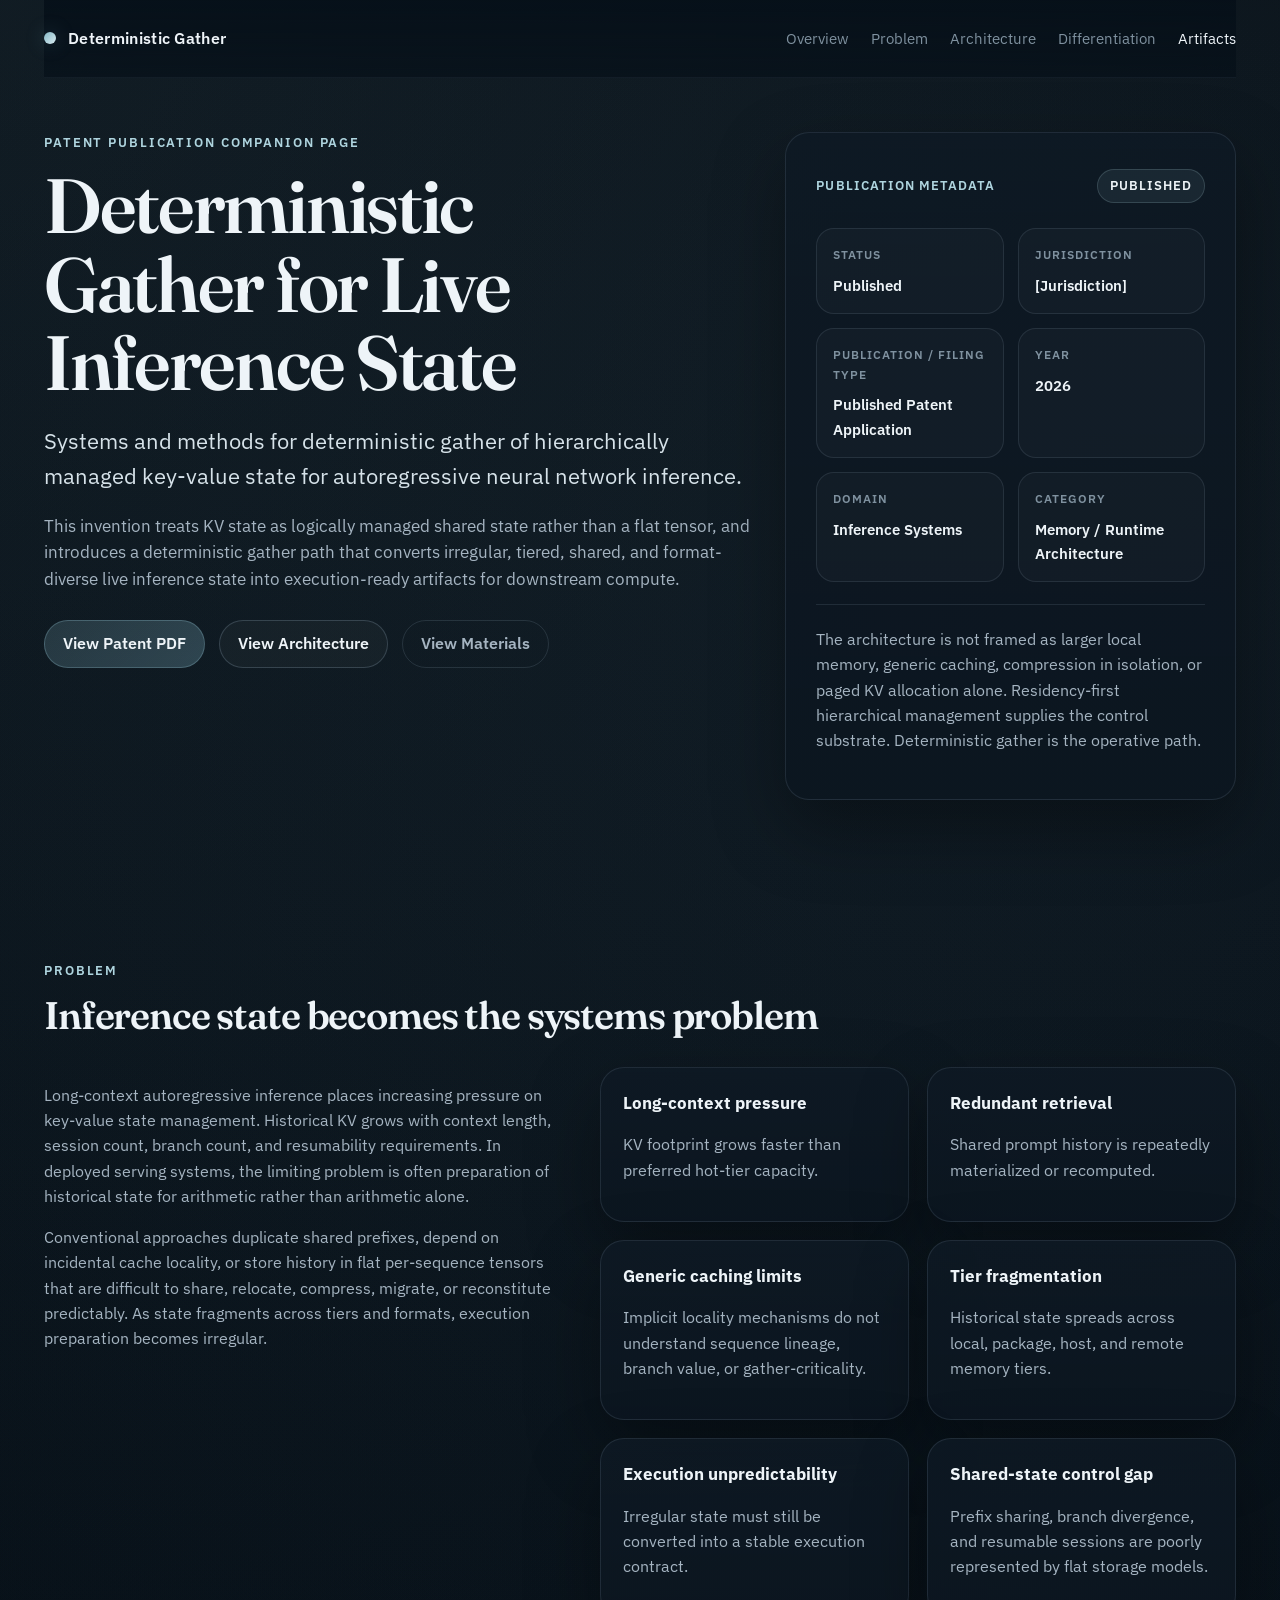
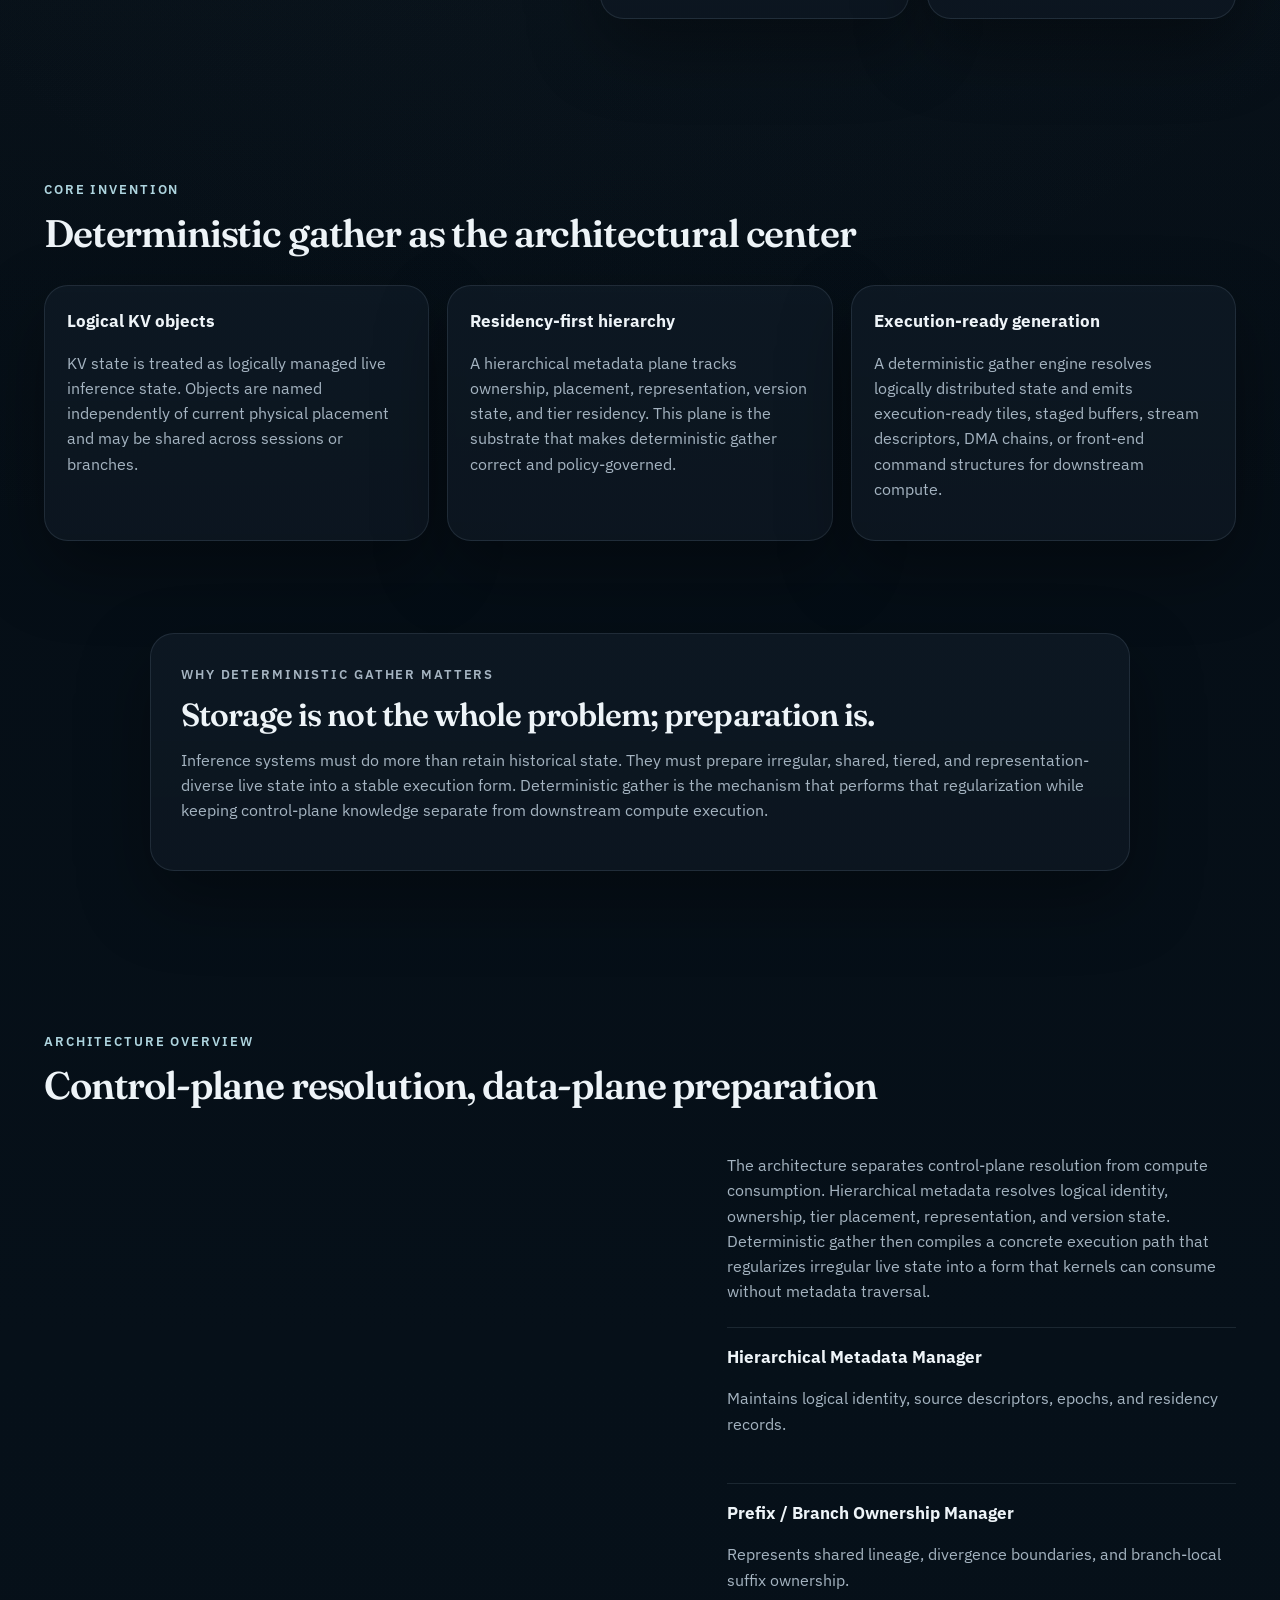
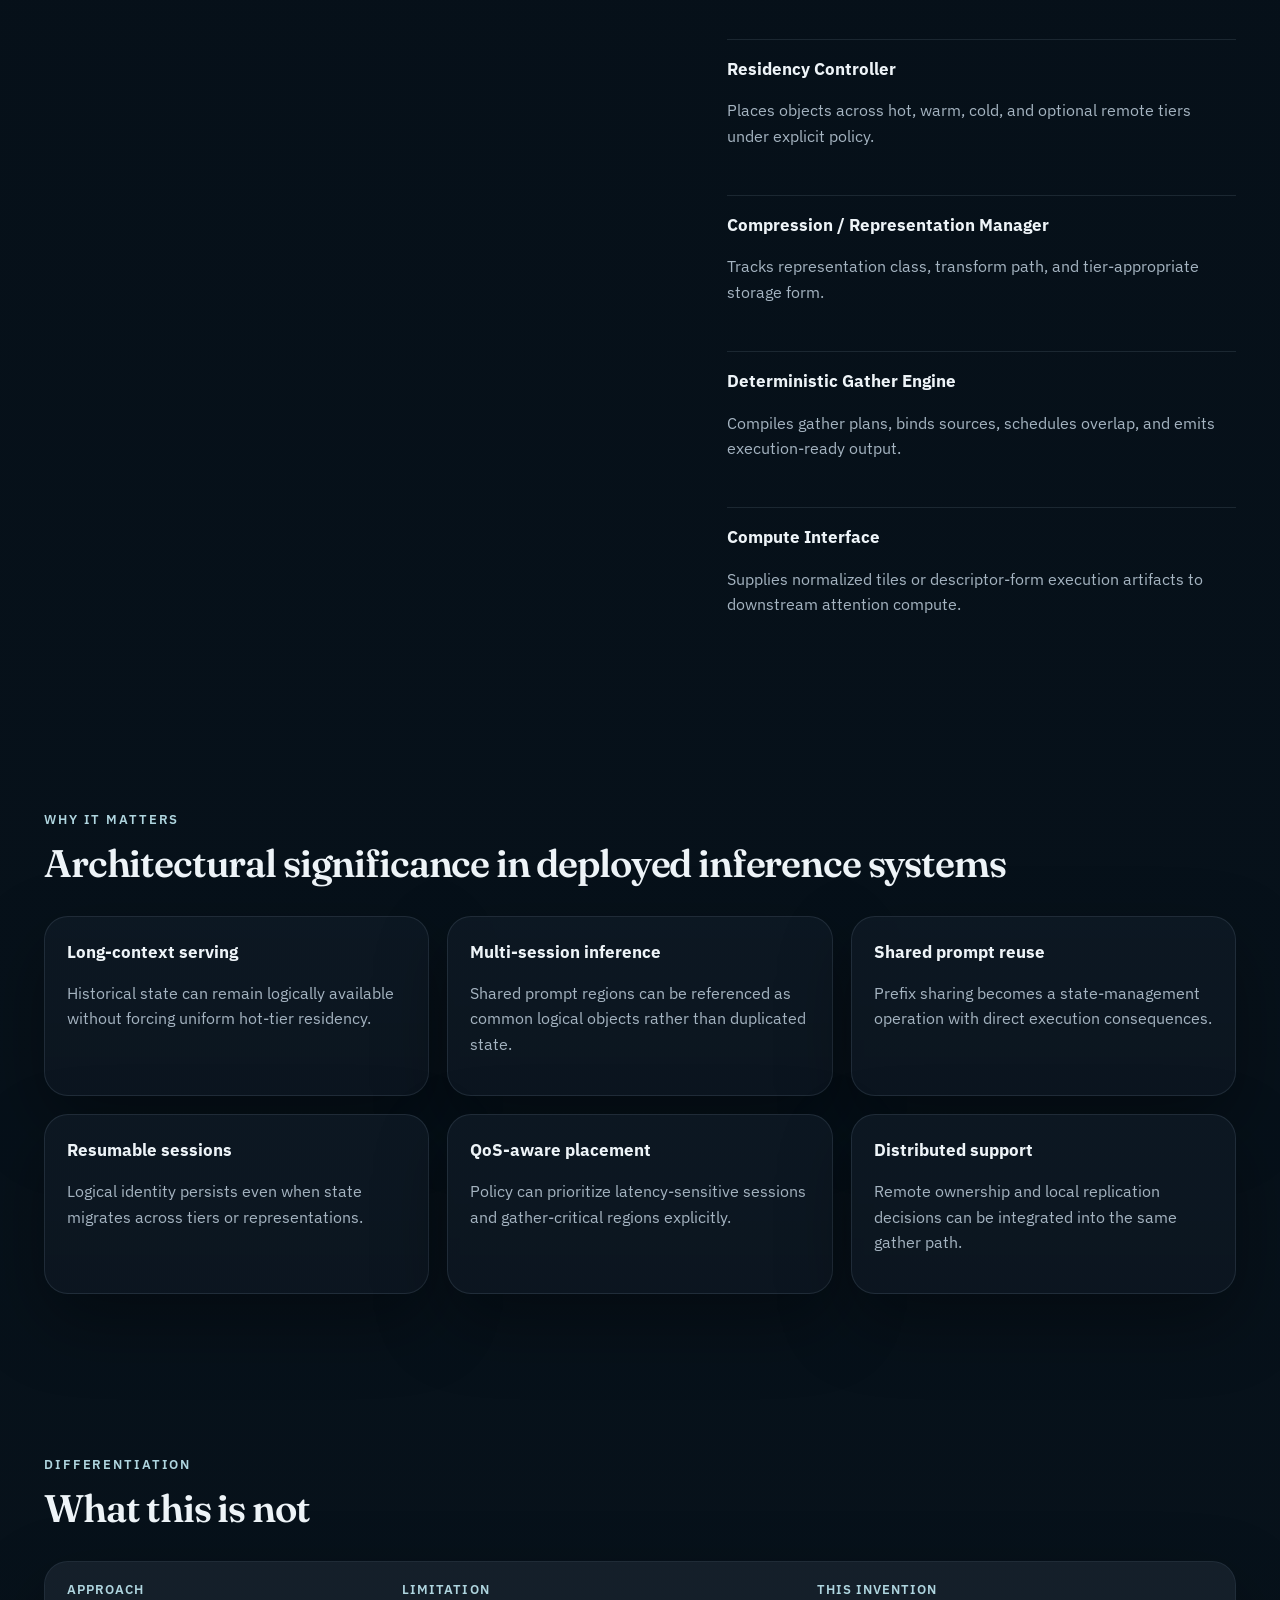
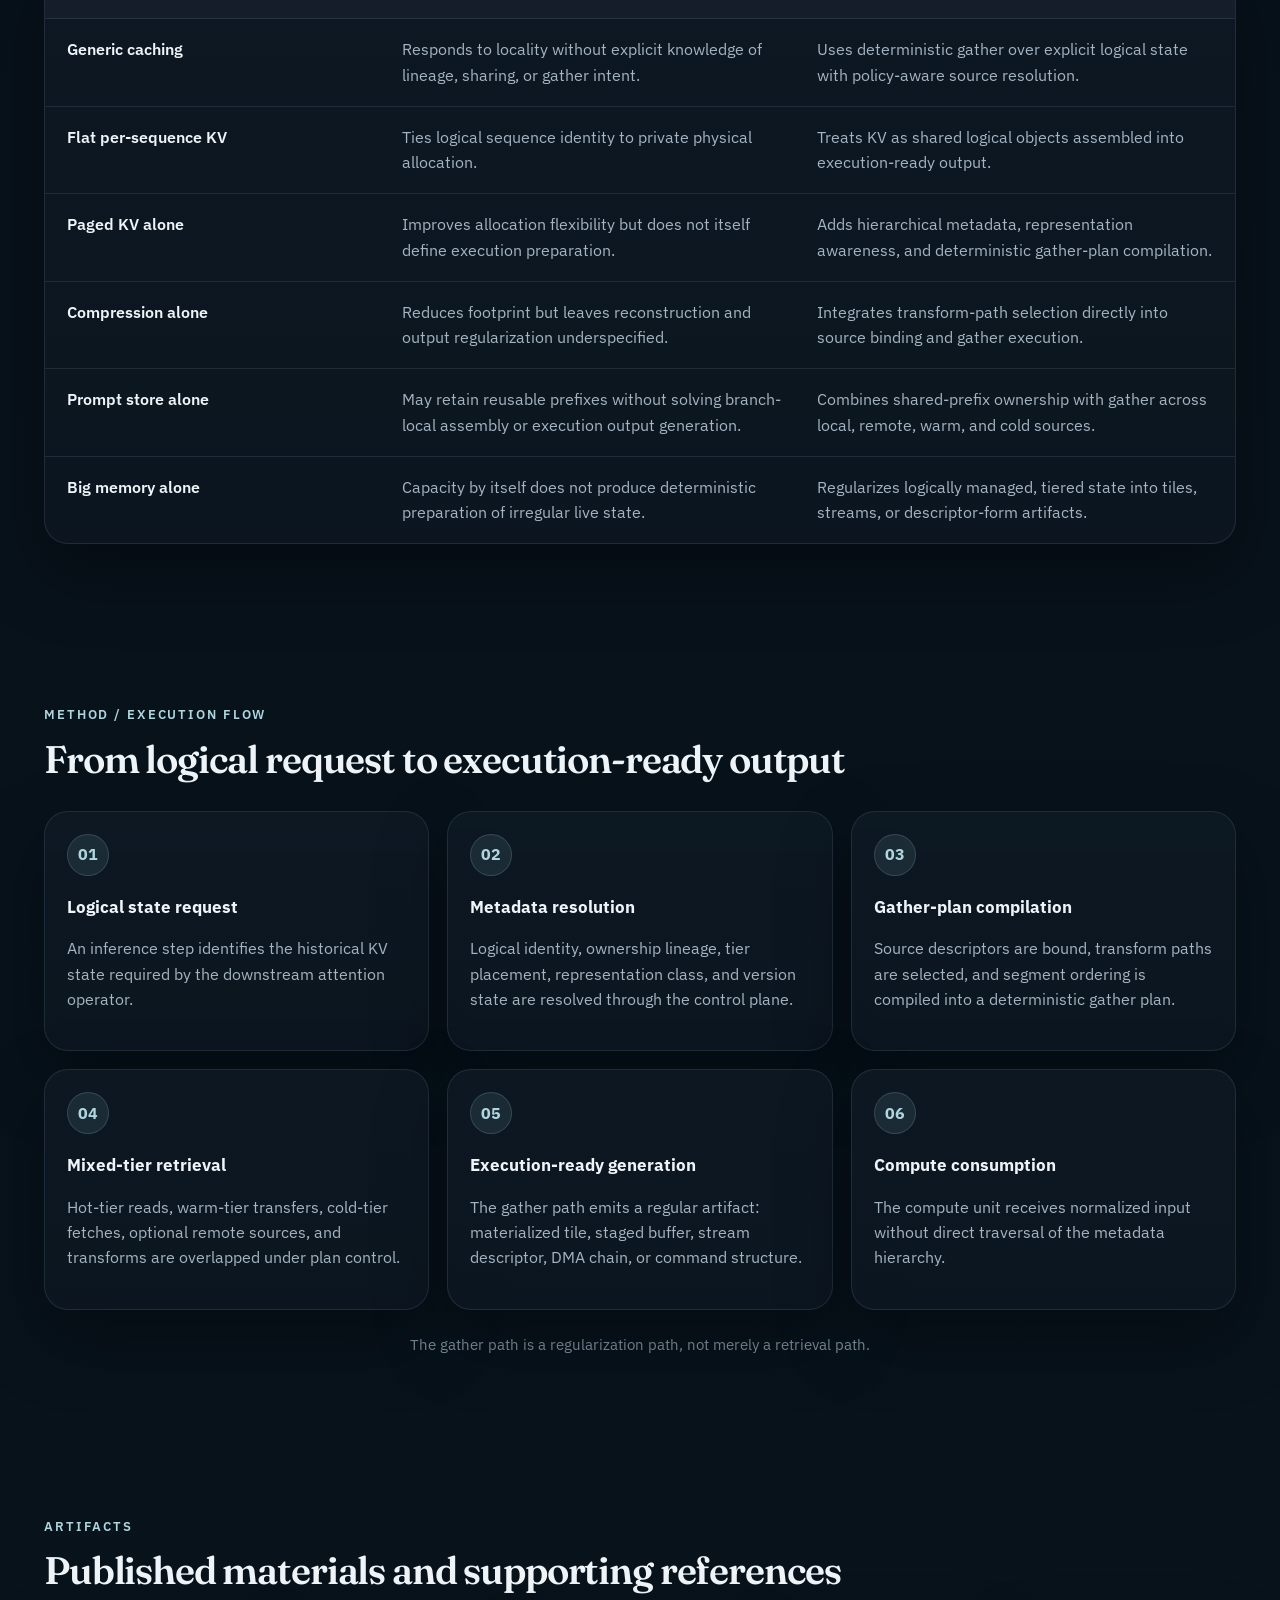
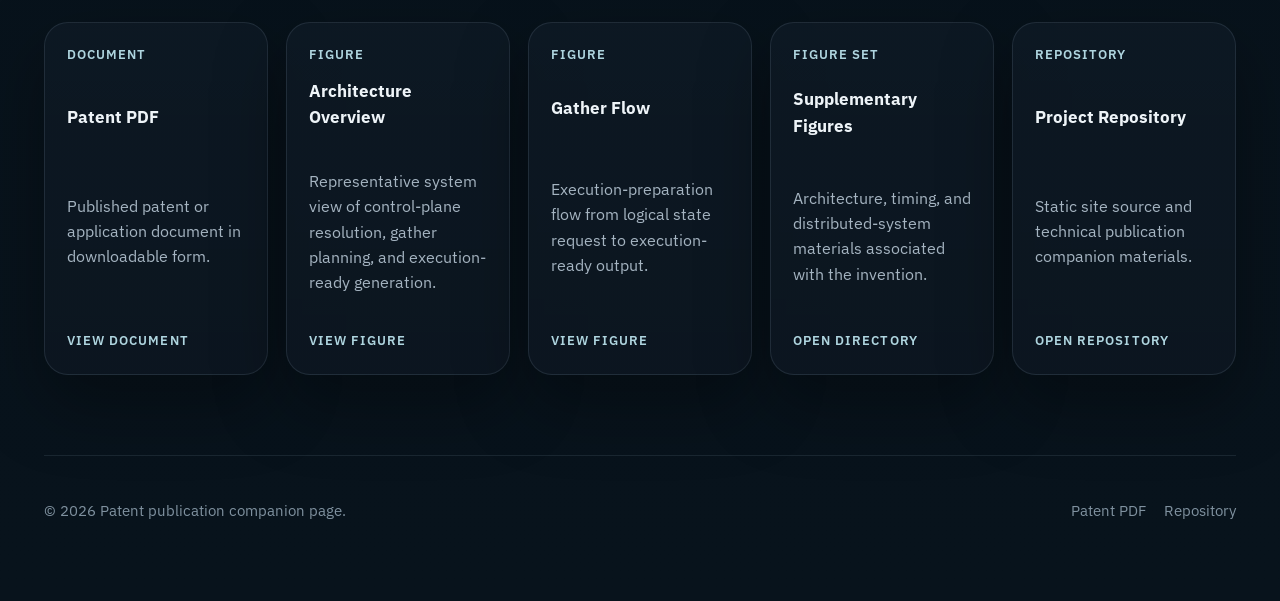
==== index.html @ ba963f6f "Fix nav artifact and uncrop architecture diagram" ====
<!DOCTYPE html>
<html lang="en">
<head>
  <meta charset="UTF-8">
  <meta name="viewport" content="width=device-width, initial-scale=1.0">
  <title>Deterministic Gather of Hierarchically Managed Key-Value State</title>
  <meta name="description" content="A publication-grade patent companion page for deterministic gather over logically managed live inference state.">
  <meta name="robots" content="index, follow">
  <link rel="canonical" href="https://manishklach.github.io/deterministic-gather-patent-site/">
  <meta property="og:type" content="website">
  <meta property="og:title" content="Deterministic Gather of Hierarchically Managed Key-Value State">
  <meta property="og:description" content="A technically grounded publication companion page for a systems architecture patent centered on deterministic gather over live inference state.">
  <meta property="og:url" content="https://manishklach.github.io/deterministic-gather-patent-site/">
  <meta property="og:image" content="https://manishklach.github.io/deterministic-gather-patent-site/assets/architecture-overview.svg">
  <meta name="twitter:card" content="summary_large_image">
  <meta name="twitter:title" content="Deterministic Gather of Hierarchically Managed Key-Value State">
  <meta name="twitter:description" content="A publication-grade patent companion page for deterministic gather over logically managed live inference state.">
  <meta name="twitter:image" content="https://manishklach.github.io/deterministic-gather-patent-site/assets/architecture-overview.svg">
  <link rel="icon" type="image/svg+xml" href="./assets/favicon.svg">
  <link rel="preconnect" href="https://fonts.googleapis.com">
  <link rel="preconnect" href="https://fonts.gstatic.com" crossorigin>
  <link href="https://fonts.googleapis.com/css2?family=IBM+Plex+Sans:wght@400;500;600;700&family=Fraunces:opsz,wght@9..144,500;9..144,600&display=swap" rel="stylesheet">
  <link rel="stylesheet" href="./styles.css">
</head>
<body>
  <div class="site-shell">
    <header class="topbar" id="top">
      <a class="brand" href="#overview" aria-label="Patent page home">
        <span class="brand-mark"></span>
        <span class="brand-text">Deterministic Gather</span>
      </a>

      <nav class="nav" aria-label="Primary">
        <a href="#overview">Overview</a>
        <a href="#problem">Problem</a>
        <a href="#architecture">Architecture</a>
        <a href="#differentiation">Differentiation</a>
        <a href="#artifacts">Artifacts</a>
      </nav>
    </header>

    <main>
      <section class="hero section" id="overview">
        <div class="hero-grid">
          <div class="hero-copy">
            <p class="eyebrow">Patent Publication Companion Page</p>
            <h1>Deterministic Gather for Live Inference State</h1>
            <p class="hero-subtitle">
              Systems and methods for deterministic gather of hierarchically managed key-value state for autoregressive neural network inference.
            </p>
            <p class="hero-thesis">
              This invention treats KV state as logically managed shared state rather than a flat tensor, and introduces a deterministic gather path that converts irregular, tiered, shared, and format-diverse live inference state into execution-ready artifacts for downstream compute.
            </p>

            <div class="hero-actions">
              <a class="button button-primary" href="./assets/patent.pdf" target="_blank" rel="noopener">View Patent PDF</a>
              <a class="button button-secondary" href="#architecture">View Architecture</a>
              <a class="button button-tertiary" href="#artifacts">View Materials</a>
            </div>
          </div>

          <aside class="hero-panel card">
            <div class="hero-panel-head">
              <p class="panel-kicker">Publication Metadata</p>
              <span class="status-pill">Published</span>
            </div>
            <div class="metadata-grid" aria-label="Publication metadata">
              <div class="metadata-item">
                <span>Status</span>
                <strong>Published</strong>
              </div>
              <div class="metadata-item">
                <span>Jurisdiction</span>
                <strong>[Jurisdiction]</strong>
              </div>
              <div class="metadata-item">
                <span>Publication / Filing Type</span>
                <strong>Published Patent Application</strong>
              </div>
              <div class="metadata-item">
                <span>Year</span>
                <strong>2026</strong>
              </div>
              <div class="metadata-item">
                <span>Domain</span>
                <strong>Inference Systems</strong>
              </div>
              <div class="metadata-item">
                <span>Category</span>
                <strong>Memory / Runtime Architecture</strong>
              </div>
            </div>
            <div class="panel-divider"></div>
            <p class="hero-panel-copy">
              The architecture is not framed as larger local memory, generic caching, compression in isolation, or paged KV allocation alone. Residency-first hierarchical management supplies the control substrate. Deterministic gather is the operative path.
            </p>
          </aside>
        </div>
      </section>

      <section class="section" id="problem">
        <div class="section-heading">
          <p class="eyebrow">Problem</p>
          <h2>Inference state becomes the systems problem</h2>
        </div>

        <div class="two-column">
          <div class="section-copy">
            <p>
              Long-context autoregressive inference places increasing pressure on key-value state management. Historical KV grows with context length, session count, branch count, and resumability requirements. In deployed serving systems, the limiting problem is often preparation of historical state for arithmetic rather than arithmetic alone.
            </p>
            <p>
              Conventional approaches duplicate shared prefixes, depend on incidental cache locality, or store history in flat per-sequence tensors that are difficult to share, relocate, compress, migrate, or reconstitute predictably. As state fragments across tiers and formats, execution preparation becomes irregular.
            </p>
          </div>

          <div class="problem-grid">
            <article class="card compact-card">
              <h3>Long-context pressure</h3>
              <p>KV footprint grows faster than preferred hot-tier capacity.</p>
            </article>
            <article class="card compact-card">
              <h3>Redundant retrieval</h3>
              <p>Shared prompt history is repeatedly materialized or recomputed.</p>
            </article>
            <article class="card compact-card">
              <h3>Generic caching limits</h3>
              <p>Implicit locality mechanisms do not understand sequence lineage, branch value, or gather-criticality.</p>
            </article>
            <article class="card compact-card">
              <h3>Tier fragmentation</h3>
              <p>Historical state spreads across local, package, host, and remote memory tiers.</p>
            </article>
            <article class="card compact-card">
              <h3>Execution unpredictability</h3>
              <p>Irregular state must still be converted into a stable execution contract.</p>
            </article>
            <article class="card compact-card">
              <h3>Shared-state control gap</h3>
              <p>Prefix sharing, branch divergence, and resumable sessions are poorly represented by flat storage models.</p>
            </article>
          </div>
        </div>
      </section>

      <section class="section" id="core-invention">
        <div class="section-heading">
          <p class="eyebrow">Core Invention</p>
          <h2>Deterministic gather as the architectural center</h2>
        </div>

        <div class="triple-grid">
          <article class="card feature-card">
            <h3>Logical KV objects</h3>
            <p>KV state is treated as logically managed live inference state. Objects are named independently of current physical placement and may be shared across sessions or branches.</p>
          </article>
          <article class="card feature-card">
            <h3>Residency-first hierarchy</h3>
            <p>A hierarchical metadata plane tracks ownership, placement, representation, version state, and tier residency. This plane is the substrate that makes deterministic gather correct and policy-governed.</p>
          </article>
          <article class="card feature-card">
            <h3>Execution-ready generation</h3>
            <p>A deterministic gather engine resolves logically distributed state and emits execution-ready tiles, staged buffers, stream descriptors, DMA chains, or front-end command structures for downstream compute.</p>
          </article>
        </div>
      </section>

      <section class="section bridge-section" id="bridge">
        <div class="bridge-card card">
          <p class="eyebrow">Why Deterministic Gather Matters</p>
          <h2>Storage is not the whole problem; preparation is.</h2>
          <p>
            Inference systems must do more than retain historical state. They must prepare irregular, shared, tiered, and representation-diverse live state into a stable execution form. Deterministic gather is the mechanism that performs that regularization while keeping control-plane knowledge separate from downstream compute execution.
          </p>
        </div>
      </section>

      <section class="section architecture-section" id="architecture">
        <div class="section-heading">
          <p class="eyebrow">Architecture Overview</p>
          <h2>Control-plane resolution, data-plane preparation</h2>
        </div>

        <div class="architecture-layout">
          <figure class="diagram-frame card">
            <div class="figure-stage">
              <img src="./assets/architecture-overview.svg" alt="Architecture overview diagram for deterministic gather and hierarchical KV management">
            </div>
            <figcaption class="figure-caption">
              Representative architecture view of control-plane resolution, gather-plan compilation, and execution-ready output generation.
            </figcaption>
            <div class="figure-meta" aria-label="Figure metadata">
              <div><span>Figure</span><strong>Architecture Overview</strong></div>
              <div><span>Scope</span><strong>Control plane / data plane</strong></div>
              <div><span>Focus</span><strong>Deterministic gather path</strong></div>
            </div>
          </figure>

          <div class="architecture-copy">
            <p>
              The architecture separates control-plane resolution from compute consumption. Hierarchical metadata resolves logical identity, ownership, tier placement, representation, and version state. Deterministic gather then compiles a concrete execution path that regularizes irregular live state into a form that kernels can consume without metadata traversal.
            </p>

            <div class="subsystem-list">
              <article class="subsystem-item">
                <h3>Hierarchical Metadata Manager</h3>
                <p>Maintains logical identity, source descriptors, epochs, and residency records.</p>
              </article>
              <article class="subsystem-item">
                <h3>Prefix / Branch Ownership Manager</h3>
                <p>Represents shared lineage, divergence boundaries, and branch-local suffix ownership.</p>
              </article>
              <article class="subsystem-item">
                <h3>Residency Controller</h3>
                <p>Places objects across hot, warm, cold, and optional remote tiers under explicit policy.</p>
              </article>
              <article class="subsystem-item">
                <h3>Compression / Representation Manager</h3>
                <p>Tracks representation class, transform path, and tier-appropriate storage form.</p>
              </article>
              <article class="subsystem-item">
                <h3>Deterministic Gather Engine</h3>
                <p>Compiles gather plans, binds sources, schedules overlap, and emits execution-ready output.</p>
              </article>
              <article class="subsystem-item">
                <h3>Compute Interface</h3>
                <p>Supplies normalized tiles or descriptor-form execution artifacts to downstream attention compute.</p>
              </article>
            </div>
          </div>
        </div>
      </section>

      <section class="section" id="why-it-matters">
        <div class="section-heading">
          <p class="eyebrow">Why It Matters</p>
          <h2>Architectural significance in deployed inference systems</h2>
        </div>

        <div class="card-grid six-up">
          <article class="card technical-card">
            <h3>Long-context serving</h3>
            <p>Historical state can remain logically available without forcing uniform hot-tier residency.</p>
          </article>
          <article class="card technical-card">
            <h3>Multi-session inference</h3>
            <p>Shared prompt regions can be referenced as common logical objects rather than duplicated state.</p>
          </article>
          <article class="card technical-card">
            <h3>Shared prompt reuse</h3>
            <p>Prefix sharing becomes a state-management operation with direct execution consequences.</p>
          </article>
          <article class="card technical-card">
            <h3>Resumable sessions</h3>
            <p>Logical identity persists even when state migrates across tiers or representations.</p>
          </article>
          <article class="card technical-card">
            <h3>QoS-aware placement</h3>
            <p>Policy can prioritize latency-sensitive sessions and gather-critical regions explicitly.</p>
          </article>
          <article class="card technical-card">
            <h3>Distributed support</h3>
            <p>Remote ownership and local replication decisions can be integrated into the same gather path.</p>
          </article>
        </div>
      </section>

      <section class="section" id="differentiation">
        <div class="section-heading">
          <p class="eyebrow">Differentiation</p>
          <h2>What this is not</h2>
        </div>

        <div class="comparison-table card">
          <div class="comparison-head">
            <div>Approach</div>
            <div>Limitation</div>
            <div>This invention</div>
          </div>
          <div class="comparison-row">
            <div class="comparison-label">Generic caching</div>
            <div>Responds to locality without explicit knowledge of lineage, sharing, or gather intent.</div>
            <div>Uses deterministic gather over explicit logical state with policy-aware source resolution.</div>
          </div>
          <div class="comparison-row">
            <div class="comparison-label">Flat per-sequence KV</div>
            <div>Ties logical sequence identity to private physical allocation.</div>
            <div>Treats KV as shared logical objects assembled into execution-ready output.</div>
          </div>
          <div class="comparison-row">
            <div class="comparison-label">Paged KV alone</div>
            <div>Improves allocation flexibility but does not itself define execution preparation.</div>
            <div>Adds hierarchical metadata, representation awareness, and deterministic gather-plan compilation.</div>
          </div>
          <div class="comparison-row">
            <div class="comparison-label">Compression alone</div>
            <div>Reduces footprint but leaves reconstruction and output regularization underspecified.</div>
            <div>Integrates transform-path selection directly into source binding and gather execution.</div>
          </div>
          <div class="comparison-row">
            <div class="comparison-label">Prompt store alone</div>
            <div>May retain reusable prefixes without solving branch-local assembly or execution output generation.</div>
            <div>Combines shared-prefix ownership with gather across local, remote, warm, and cold sources.</div>
          </div>
          <div class="comparison-row">
            <div class="comparison-label">Big memory alone</div>
            <div>Capacity by itself does not produce deterministic preparation of irregular live state.</div>
            <div>Regularizes logically managed, tiered state into tiles, streams, or descriptor-form artifacts.</div>
          </div>
        </div>
      </section>

      <section class="section" id="method">
        <div class="section-heading">
          <p class="eyebrow">Method / Execution Flow</p>
          <h2>From logical request to execution-ready output</h2>
        </div>

        <div class="timeline">
          <article class="timeline-step card">
            <span class="timeline-index">01</span>
            <h3>Logical state request</h3>
            <p>An inference step identifies the historical KV state required by the downstream attention operator.</p>
          </article>
          <article class="timeline-step card">
            <span class="timeline-index">02</span>
            <h3>Metadata resolution</h3>
            <p>Logical identity, ownership lineage, tier placement, representation class, and version state are resolved through the control plane.</p>
          </article>
          <article class="timeline-step card">
            <span class="timeline-index">03</span>
            <h3>Gather-plan compilation</h3>
            <p>Source descriptors are bound, transform paths are selected, and segment ordering is compiled into a deterministic gather plan.</p>
          </article>
          <article class="timeline-step card">
            <span class="timeline-index">04</span>
            <h3>Mixed-tier retrieval</h3>
            <p>Hot-tier reads, warm-tier transfers, cold-tier fetches, optional remote sources, and transforms are overlapped under plan control.</p>
          </article>
          <article class="timeline-step card">
            <span class="timeline-index">05</span>
            <h3>Execution-ready generation</h3>
            <p>The gather path emits a regular artifact: materialized tile, staged buffer, stream descriptor, DMA chain, or command structure.</p>
          </article>
          <article class="timeline-step card">
            <span class="timeline-index">06</span>
            <h3>Compute consumption</h3>
            <p>The compute unit receives normalized input without direct traversal of the metadata hierarchy.</p>
          </article>
        </div>

        <p class="flow-caption">The gather path is a regularization path, not merely a retrieval path.</p>
      </section>

      <section class="section" id="artifacts">
        <div class="section-heading">
          <p class="eyebrow">Artifacts</p>
          <h2>Published materials and supporting references</h2>
        </div>

        <div class="artifact-grid">
          <a class="card artifact-card" href="./assets/patent.pdf" target="_blank" rel="noopener">
            <span class="artifact-type">Document</span>
            <h3>Patent PDF</h3>
            <p>Published patent or application document in downloadable form.</p>
            <span class="artifact-action">View document</span>
          </a>
          <a class="card artifact-card" href="./assets/architecture-overview.svg" target="_blank" rel="noopener">
            <span class="artifact-type">Figure</span>
            <h3>Architecture Overview</h3>
            <p>Representative system view of control-plane resolution, gather planning, and execution-ready generation.</p>
            <span class="artifact-action">View figure</span>
          </a>
          <a class="card artifact-card" href="./assets/gather-flow.svg" target="_blank" rel="noopener">
            <span class="artifact-type">Figure</span>
            <h3>Gather Flow</h3>
            <p>Execution-preparation flow from logical state request to execution-ready output.</p>
            <span class="artifact-action">View figure</span>
          </a>
          <a class="card artifact-card" href="./assets/figures/index.html" target="_blank" rel="noopener">
            <span class="artifact-type">Figure Set</span>
            <h3>Supplementary Figures</h3>
            <p>Architecture, timing, and distributed-system materials associated with the invention.</p>
            <span class="artifact-action">Open directory</span>
          </a>
          <a class="card artifact-card" href="https://github.com/manishklach/deterministic-gather-patent-site" target="_blank" rel="noopener">
            <span class="artifact-type">Repository</span>
            <h3>Project Repository</h3>
            <p>Static site source and technical publication companion materials.</p>
            <span class="artifact-action">Open repository</span>
          </a>
        </div>
      </section>
    </main>

    <footer class="footer">
      <p>&copy; <span id="year">2026</span> Patent publication companion page.</p>
      <div class="footer-links">
        <a href="./assets/patent.pdf" target="_blank" rel="noopener">Patent PDF</a>
        <a href="https://github.com/manishklach/deterministic-gather-patent-site" target="_blank" rel="noopener">Repository</a>
      </div>
    </footer>
  </div>

  <script src="./script.js"></script>
</body>
</html>
---- styles.css ----
:root {
  --bg: #061019;
  --bg-elevated: rgba(12, 20, 29, 0.82);
  --bg-panel: rgba(14, 25, 36, 0.88);
  --bg-panel-strong: rgba(19, 33, 47, 0.96);
  --text: #eef4f8;
  --text-muted: #a5b4c1;
  --text-soft: #7f919f;
  --line: rgba(155, 179, 197, 0.14);
  --line-strong: rgba(155, 179, 197, 0.24);
  --accent: #85b8c5;
  --accent-strong: #afd5df;
  --accent-wash: rgba(133, 184, 197, 0.12);
  --shadow: 0 28px 70px rgba(0, 0, 0, 0.34);
  --radius: 24px;
  --radius-sm: 18px;
  --max-width: 1240px;
  --nav-height: 78px;
}

*,
*::before,
*::after {
  box-sizing: border-box;
}

html {
  scroll-behavior: smooth;
}

body {
  margin: 0;
  min-width: 320px;
  color: var(--text);
  background:
    radial-gradient(circle at top left, rgba(74, 108, 122, 0.16), transparent 30%),
    radial-gradient(circle at 84% 8%, rgba(69, 99, 120, 0.12), transparent 24%),
    linear-gradient(180deg, #040a10 0%, #061019 42%, #08131c 100%);
  font-family: "IBM Plex Sans", system-ui, -apple-system, BlinkMacSystemFont, "Segoe UI", sans-serif;
  line-height: 1.58;
}

img {
  display: block;
  max-width: 100%;
}

a {
  color: inherit;
  text-decoration: none;
}

.site-shell {
  width: min(100%, var(--max-width));
  margin: 0 auto;
  padding: 0 24px 52px;
}

.topbar {
  position: sticky;
  top: 0;
  z-index: 40;
  display: flex;
  align-items: center;
  justify-content: space-between;
  min-height: var(--nav-height);
  padding: 14px 0;
  backdrop-filter: blur(18px);
  background: linear-gradient(180deg, rgba(6, 16, 25, 0.92), rgba(6, 16, 25, 0.68));
  border-bottom: 1px solid rgba(155, 179, 197, 0.08);
}

.brand {
  display: inline-flex;
  align-items: center;
  gap: 12px;
  font-weight: 600;
  letter-spacing: 0.02em;
}

.brand-mark {
  width: 12px;
  height: 12px;
  border-radius: 999px;
  background: linear-gradient(135deg, var(--accent), #d9ebf1);
  box-shadow: 0 0 20px rgba(133, 184, 197, 0.28);
}

.brand-text {
  color: var(--text);
}

.nav {
  display: flex;
  align-items: center;
  gap: 22px;
}

.nav a {
  color: var(--text-soft);
  font-size: 0.96rem;
  transition: color 180ms ease;
}

.nav a:hover,
.nav a.active {
  color: var(--text);
}

.section {
  padding: 80px 0;
}

.hero {
  padding-top: 54px;
}

.hero-grid,
.two-column,
.architecture-layout {
  display: grid;
  gap: 30px;
}

.hero-grid {
  grid-template-columns: minmax(0, 1.5fr) minmax(340px, 0.95fr);
  align-items: start;
}

.hero-copy h1,
.section-heading h2,
.bridge-card h2,
.contact-panel h2 {
  margin: 0;
  font-family: "Fraunces", Georgia, serif;
  font-weight: 600;
  letter-spacing: -0.03em;
  line-height: 1.02;
}

.hero-copy h1 {
  max-width: 12ch;
  font-size: clamp(3rem, 6vw, 5.7rem);
}

.hero-subtitle {
  margin: 22px 0 0;
  max-width: 880px;
  color: #d6e2e9;
  font-size: clamp(1.1rem, 1.7vw, 1.36rem);
}

.hero-thesis {
  max-width: 840px;
  margin: 20px 0 0;
  color: var(--text-muted);
  font-size: 1.04rem;
}

.eyebrow {
  margin: 0 0 14px;
  color: var(--accent-strong);
  font-size: 0.84rem;
  font-weight: 600;
  text-transform: uppercase;
  letter-spacing: 0.14em;
}

.section-heading {
  margin-bottom: 32px;
}

.section-heading h2 {
  font-size: clamp(2.1rem, 3vw, 3.1rem);
}

.card {
  background: linear-gradient(180deg, var(--bg-panel), rgba(12, 22, 32, 0.96));
  border: 1px solid var(--line);
  border-radius: var(--radius);
  box-shadow: var(--shadow);
}

.hero-panel,
.contact-panel,
.bridge-card {
  padding: 30px;
}

.hero-panel-head {
  display: flex;
  align-items: center;
  justify-content: space-between;
  gap: 16px;
}

.panel-kicker,
.status-pill,
.artifact-type,
.artifact-action {
  font-size: 0.82rem;
  font-weight: 600;
  letter-spacing: 0.08em;
  text-transform: uppercase;
}

.panel-kicker,
.artifact-type,
.artifact-action {
  color: var(--accent-strong);
}

.status-pill {
  display: inline-flex;
  align-items: center;
  justify-content: center;
  min-height: 34px;
  padding: 0 12px;
  border-radius: 999px;
  border: 1px solid rgba(175, 213, 223, 0.18);
  background: rgba(175, 213, 223, 0.08);
  color: var(--text);
}

.metadata-grid {
  display: grid;
  grid-template-columns: repeat(2, minmax(0, 1fr));
  gap: 14px;
  margin-top: 18px;
}

.metadata-item {
  padding: 16px;
  border-radius: 18px;
  background: rgba(255, 255, 255, 0.025);
  border: 1px solid var(--line);
}

.metadata-item span,
.figure-meta span,
.contact-card-item span {
  display: block;
  color: var(--text-soft);
  font-size: 0.78rem;
  font-weight: 600;
  text-transform: uppercase;
  letter-spacing: 0.08em;
}

.metadata-item strong,
.figure-meta strong,
.contact-card-item strong {
  display: block;
  margin-top: 8px;
  color: var(--text);
  font-size: 0.96rem;
  font-weight: 600;
}

.hero-panel-copy,
.section-copy p,
.architecture-copy p,
.bridge-card p,
.contact-copy p,
.compact-card p,
.feature-card p,
.technical-card p,
.artifact-card p,
.timeline-step p,
.subsystem-item p,
.comparison-row {
  color: var(--text-muted);
}

.panel-divider {
  height: 1px;
  margin: 22px 0;
  background: var(--line);
}

.hero-actions {
  display: flex;
  flex-wrap: wrap;
  gap: 14px;
  margin-top: 28px;
}

.button {
  display: inline-flex;
  align-items: center;
  justify-content: center;
  min-height: 48px;
  padding: 0 18px;
  border-radius: 999px;
  border: 1px solid transparent;
  font-weight: 600;
  transition: transform 180ms ease, border-color 180ms ease, background-color 180ms ease, color 180ms ease;
}

.button:hover {
  transform: translateY(-1px);
}

.button-primary {
  background: linear-gradient(135deg, rgba(142, 193, 208, 0.18), rgba(121, 171, 188, 0.3));
  border-color: rgba(159, 209, 223, 0.26);
  color: var(--text);
}

.button-secondary {
  background: rgba(255, 255, 255, 0.03);
  border-color: var(--line-strong);
  color: var(--text);
}

.button-tertiary {
  background: transparent;
  border-color: rgba(155, 179, 197, 0.16);
  color: var(--text-muted);
}

.two-column {
  grid-template-columns: minmax(0, 0.95fr) minmax(0, 1.15fr);
  align-items: start;
}

.problem-grid,
.triple-grid,
.card-grid,
.timeline,
.artifact-grid,
.contact-card-grid {
  display: grid;
  gap: 18px;
}

.problem-grid {
  grid-template-columns: repeat(2, minmax(0, 1fr));
}

.triple-grid {
  grid-template-columns: repeat(3, minmax(0, 1fr));
}

.compact-card,
.feature-card,
.technical-card,
.artifact-card,
.timeline-step {
  padding: 22px;
}

.compact-card h3,
.feature-card h3,
.technical-card h3,
.artifact-card h3,
.timeline-step h3,
.subsystem-item h3 {
  margin: 0 0 10px;
  font-size: 1.05rem;
}

.bridge-section {
  padding-top: 12px;
}

.bridge-card {
  max-width: 980px;
  margin: 0 auto;
  text-align: left;
}

.bridge-card h2 {
  font-size: clamp(1.8rem, 2.5vw, 2.4rem);
  margin-bottom: 14px;
}

.architecture-layout {
  grid-template-columns: minmax(0, 1.18fr) minmax(340px, 0.92fr);
  align-items: start;
}

.diagram-frame {
  padding: 18px;
}

.figure-stage {
  position: relative;
  overflow: hidden;
  border-radius: 18px;
  border: 1px solid var(--line);
  background:
    linear-gradient(180deg, rgba(29, 45, 58, 0.8), rgba(11, 20, 28, 0.96)),
    repeating-linear-gradient(90deg, rgba(175, 213, 223, 0.05) 0, rgba(175, 213, 223, 0.05) 1px, transparent 1px, transparent 62px),
    repeating-linear-gradient(0deg, rgba(175, 213, 223, 0.03) 0, rgba(175, 213, 223, 0.03) 1px, transparent 1px, transparent 52px);
}

.figure-stage::after {
  content: "Representative figure";
  position: absolute;
  right: 18px;
  bottom: 18px;
  padding: 6px 10px;
  border-radius: 999px;
  border: 1px solid rgba(175, 213, 223, 0.16);
  background: rgba(6, 16, 25, 0.62);
  color: var(--text-soft);
  font-size: 0.76rem;
  letter-spacing: 0.06em;
  text-transform: uppercase;
}

.diagram-frame img {
  width: 100%;
  min-height: 410px;
  max-height: 620px;
  object-fit: contain;
  object-position: center;
  opacity: 0.96;
}

.figure-caption {
  margin-top: 14px;
  color: var(--text-muted);
  font-size: 0.96rem;
}

.figure-meta {
  display: grid;
  grid-template-columns: repeat(3, minmax(0, 1fr));
  gap: 12px;
  margin-top: 16px;
}

.figure-meta > div {
  padding: 14px 16px;
  border-radius: 16px;
  border: 1px solid var(--line);
  background: rgba(255, 255, 255, 0.02);
}

.subsystem-list {
  display: grid;
  gap: 14px;
  margin-top: 22px;
}

.subsystem-item {
  padding: 16px 0;
  border-top: 1px solid var(--line);
}

.six-up {
  grid-template-columns: repeat(3, minmax(0, 1fr));
}

.technical-card {
  min-height: 178px;
}

.comparison-table {
  overflow: hidden;
}

.comparison-head,
.comparison-row {
  display: grid;
  grid-template-columns: minmax(170px, 0.8fr) minmax(0, 1fr) minmax(0, 1fr);
  gap: 18px;
  padding: 18px 22px;
}

.comparison-head {
  background: rgba(255, 255, 255, 0.03);
  border-bottom: 1px solid var(--line);
  color: var(--accent-strong);
  font-size: 0.82rem;
  font-weight: 600;
  text-transform: uppercase;
  letter-spacing: 0.08em;
}

.comparison-row + .comparison-row {
  border-top: 1px solid var(--line);
}

.comparison-label {
  color: var(--text);
  font-weight: 600;
}

.timeline {
  grid-template-columns: repeat(3, minmax(0, 1fr));
}

.timeline-step {
  position: relative;
}

.timeline-index {
  display: inline-flex;
  align-items: center;
  justify-content: center;
  width: 42px;
  height: 42px;
  margin-bottom: 18px;
  border-radius: 999px;
  background: var(--accent-wash);
  border: 1px solid rgba(175, 213, 223, 0.18);
  color: var(--accent-strong);
  font-weight: 700;
}

.flow-caption {
  margin: 22px 0 0;
  color: var(--text-soft);
  text-align: center;
  font-size: 0.96rem;
}

.artifact-grid {
  grid-template-columns: repeat(5, minmax(0, 1fr));
}

.artifact-card {
  min-height: 220px;
  display: flex;
  flex-direction: column;
  justify-content: space-between;
  gap: 12px;
  transition: transform 180ms ease, border-color 180ms ease, background-color 180ms ease;
}

.artifact-card:hover {
  transform: translateY(-2px);
  border-color: rgba(175, 213, 223, 0.28);
  background: linear-gradient(180deg, var(--bg-panel-strong), rgba(16, 28, 40, 0.98));
}

.artifact-action {
  margin-top: 8px;
}

.contact-panel {
  display: flex;
  align-items: stretch;
  justify-content: space-between;
  gap: 24px;
}

.contact-copy {
  max-width: 640px;
}

.contact-card-grid {
  grid-template-columns: repeat(2, minmax(220px, 1fr));
  align-content: start;
}

.contact-card-item {
  padding: 18px;
  border-radius: 18px;
  border: 1px solid var(--line);
  background: rgba(255, 255, 255, 0.025);
}

.footer {
  display: flex;
  align-items: center;
  justify-content: space-between;
  gap: 16px;
  padding: 28px 0 12px;
  border-top: 1px solid rgba(155, 179, 197, 0.12);
  color: var(--text-soft);
  font-size: 0.92rem;
}

.footer-links {
  display: flex;
  flex-wrap: wrap;
  gap: 18px;
}

.footer-links a:hover {
  color: var(--text);
}

[data-reveal] {
  opacity: 0;
  transform: translateY(16px);
  transition: opacity 520ms ease, transform 520ms ease;
}

[data-reveal].is-visible {
  opacity: 1;
  transform: translateY(0);
}

@media (prefers-reduced-motion: reduce) {
  html {
    scroll-behavior: auto;
  }

  *,
  *::before,
  *::after {
    animation: none !important;
    transition: none !important;
  }

  [data-reveal] {
    opacity: 1;
    transform: none;
  }
}

@media (max-width: 1160px) {
  .hero-grid,
  .architecture-layout,
  .two-column {
    grid-template-columns: 1fr;
  }

  .artifact-grid {
    grid-template-columns: repeat(2, minmax(0, 1fr));
  }

  .six-up,
  .timeline,
  .triple-grid {
    grid-template-columns: repeat(2, minmax(0, 1fr));
  }
}

@media (max-width: 840px) {
  .site-shell {
    padding: 0 18px 42px;
  }

  .topbar {
    flex-direction: column;
    align-items: flex-start;
    gap: 14px;
    padding-bottom: 18px;
  }

  .nav {
    width: 100%;
    flex-wrap: wrap;
    gap: 12px 18px;
  }

  .problem-grid,
  .triple-grid,
  .six-up,
  .timeline,
  .artifact-grid,
  .metadata-grid,
  .figure-meta,
  .contact-card-grid {
    grid-template-columns: 1fr;
  }

  .comparison-head {
    display: none;
  }

  .comparison-row {
    grid-template-columns: 1fr;
  }

  .contact-panel,
  .footer {
    flex-direction: column;
    align-items: flex-start;
  }

  .hero-copy h1 {
    max-width: none;
  }
}

@media (max-width: 560px) {
  .section {
    padding: 58px 0;
  }

  .hero-actions {
    width: 100%;
  }

  .button {
    width: 100%;
  }

  .hero-panel,
  .contact-panel,
  .bridge-card,
  .diagram-frame,
  .compact-card,
  .feature-card,
  .technical-card,
  .artifact-card,
  .timeline-step {
    padding: 18px;
  }
}
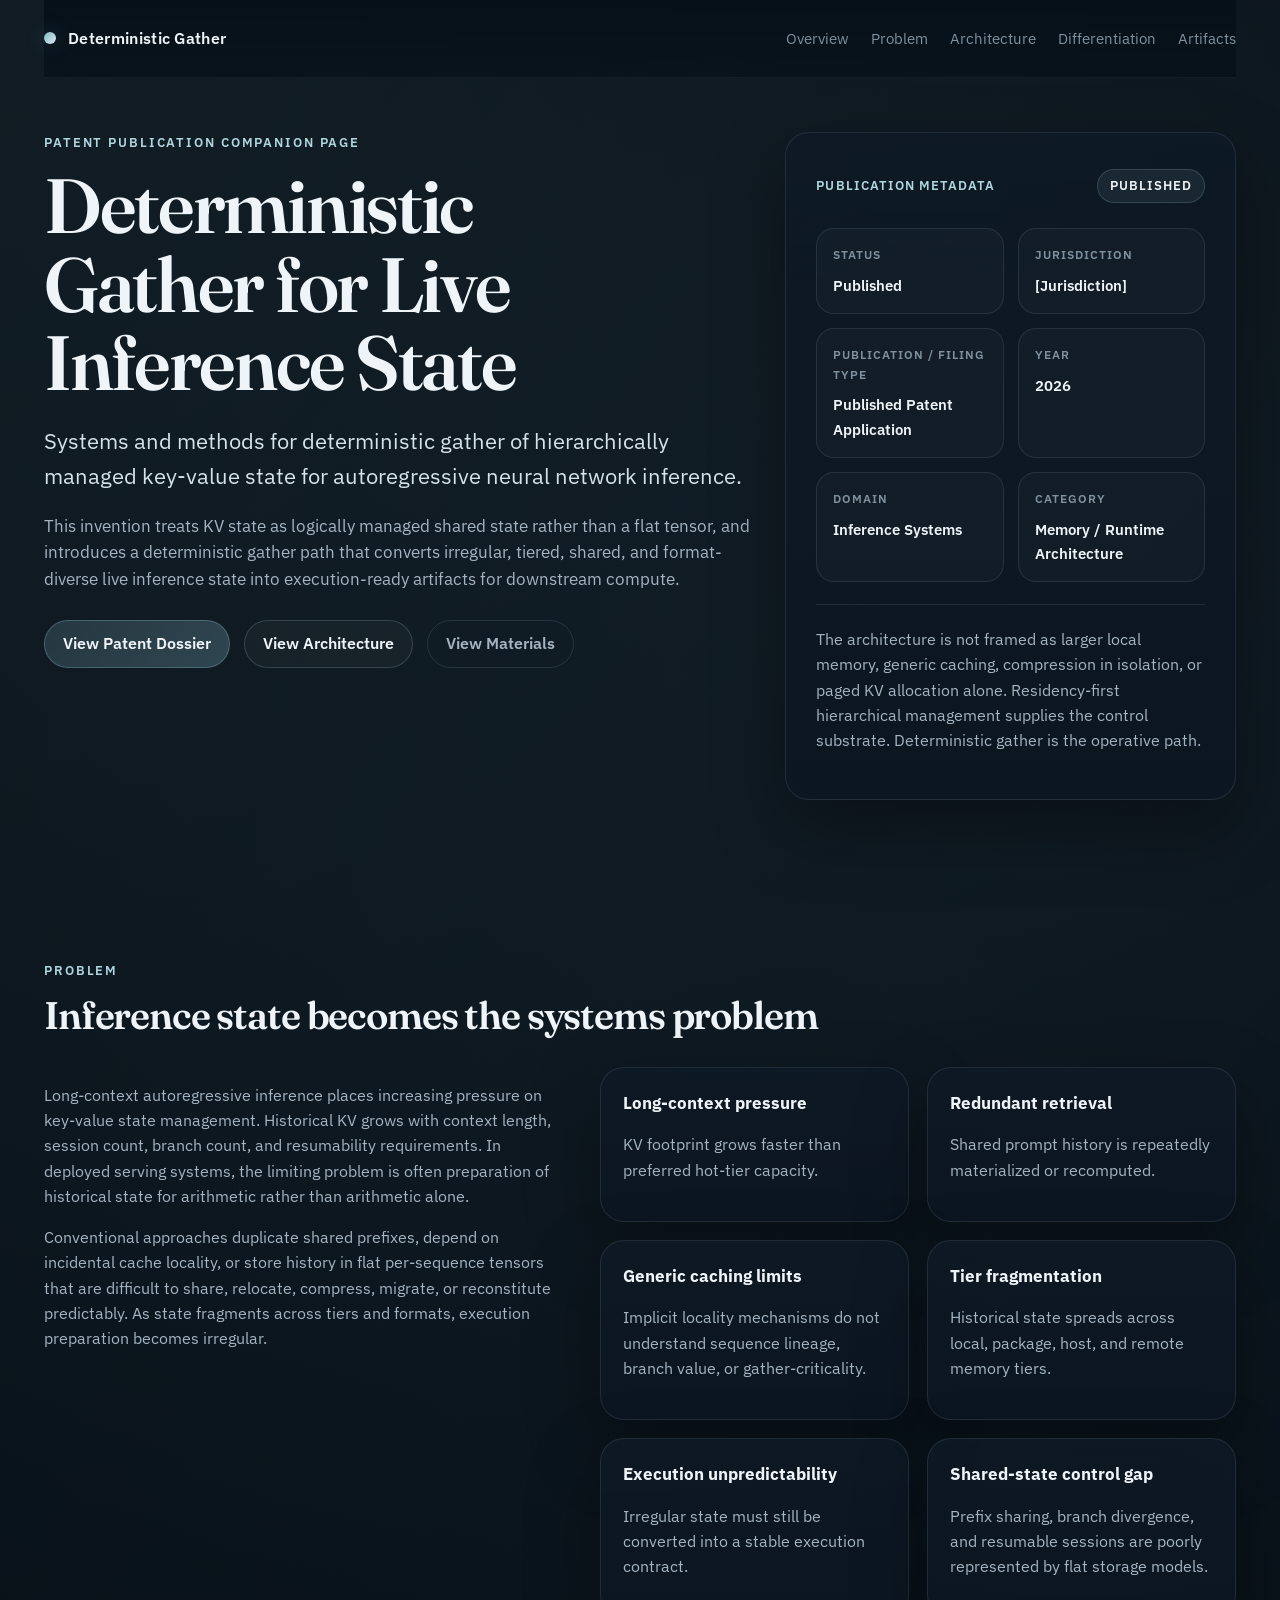
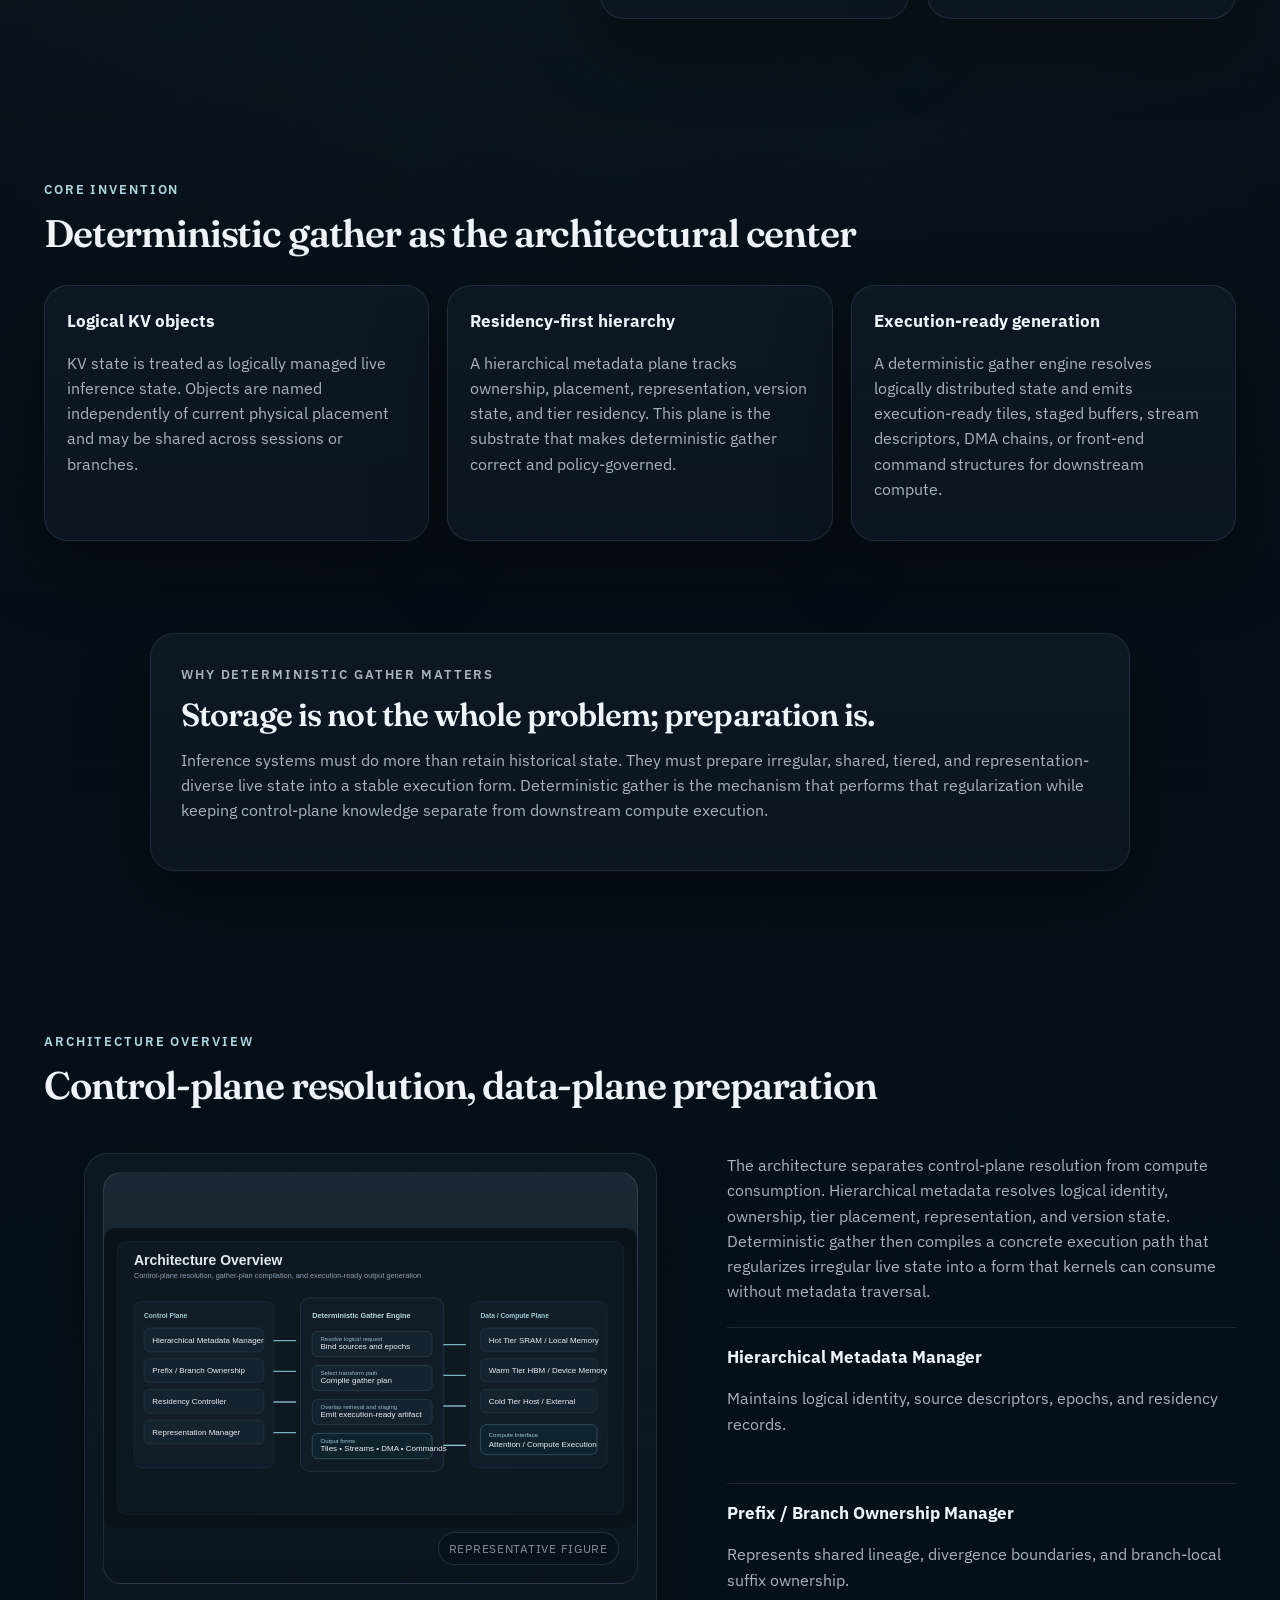
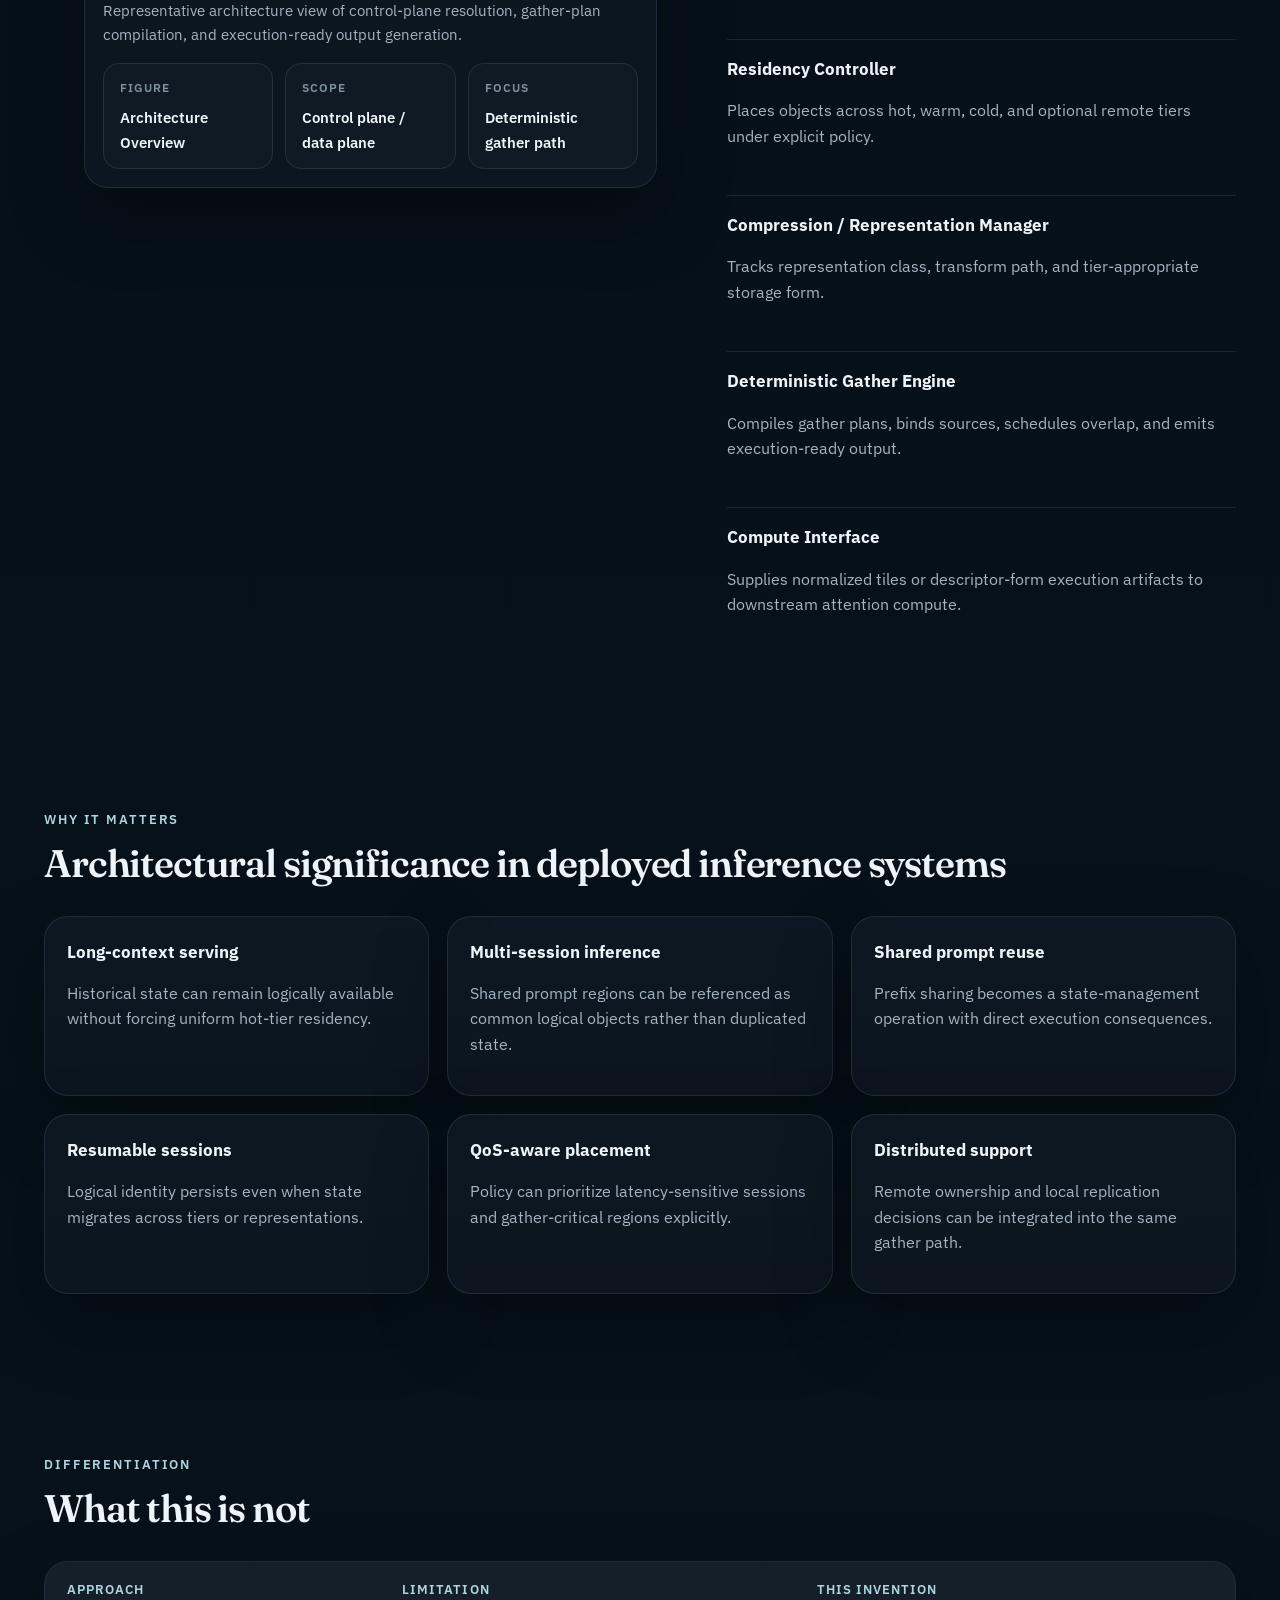
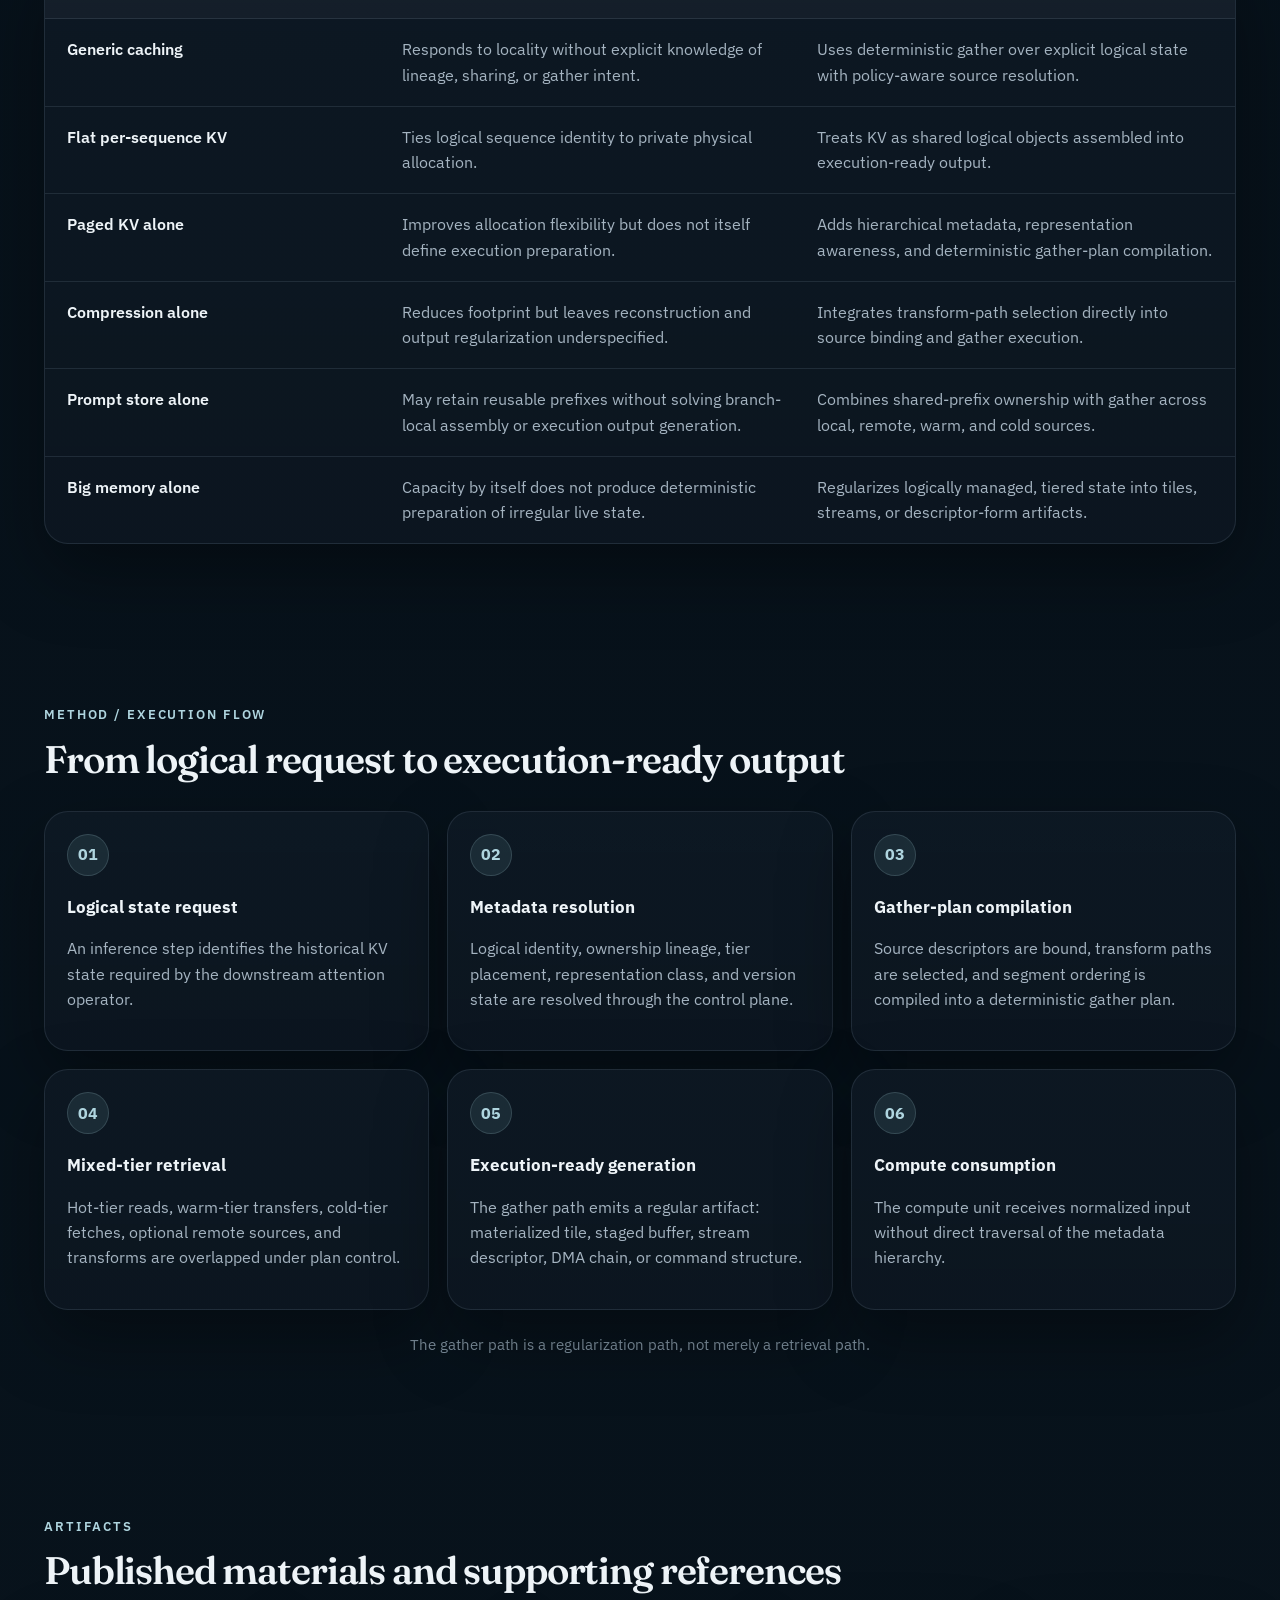
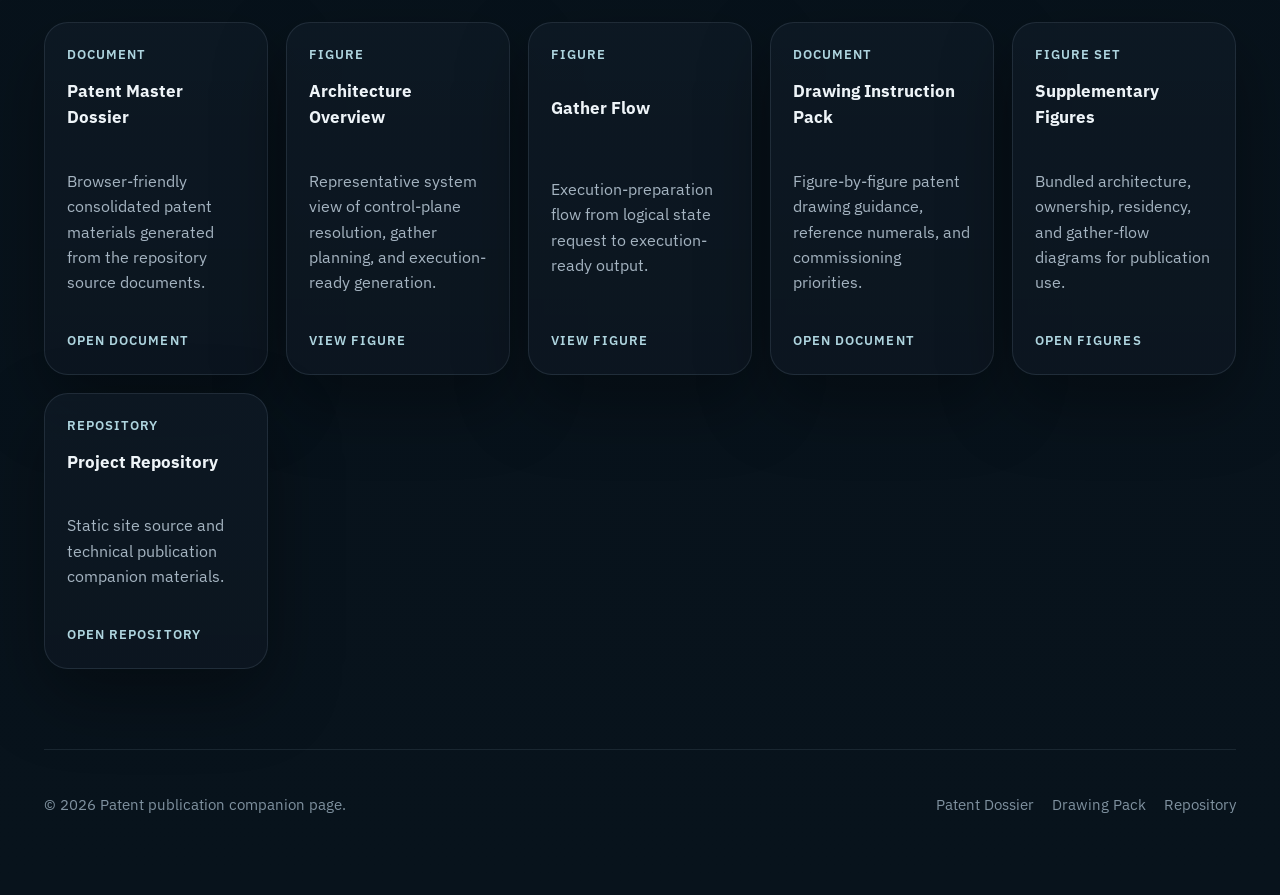
==== commit 296ae819: "Publish patent materials as HTML documents" ====
--- a/index.html
+++ b/index.html
@@ -53,7 +53,7 @@
             </p>
 
             <div class="hero-actions">
-              <a class="button button-primary" href="./assets/patent.pdf" target="_blank" rel="noopener">View Patent PDF</a>
+              <a class="button button-primary" href="./patent_master_dossier.html" target="_blank" rel="noopener">View Patent Dossier</a>
               <a class="button button-secondary" href="#architecture">View Architecture</a>
               <a class="button button-tertiary" href="#artifacts">View Materials</a>
             </div>
@@ -359,11 +359,11 @@
         </div>
 
         <div class="artifact-grid">
-          <a class="card artifact-card" href="./assets/patent.pdf" target="_blank" rel="noopener">
+          <a class="card artifact-card" href="./patent_master_dossier.html" target="_blank" rel="noopener">
             <span class="artifact-type">Document</span>
-            <h3>Patent PDF</h3>
-            <p>Published patent or application document in downloadable form.</p>
-            <span class="artifact-action">View document</span>
+            <h3>Patent Master Dossier</h3>
+            <p>Browser-friendly consolidated patent materials generated from the repository source documents.</p>
+            <span class="artifact-action">Open document</span>
           </a>
           <a class="card artifact-card" href="./assets/architecture-overview.svg" target="_blank" rel="noopener">
             <span class="artifact-type">Figure</span>
@@ -377,11 +377,17 @@
             <p>Execution-preparation flow from logical state request to execution-ready output.</p>
             <span class="artifact-action">View figure</span>
           </a>
+          <a class="card artifact-card" href="./patent_drawing_instruction_pack.html" target="_blank" rel="noopener">
+            <span class="artifact-type">Document</span>
+            <h3>Drawing Instruction Pack</h3>
+            <p>Figure-by-figure patent drawing guidance, reference numerals, and commissioning priorities.</p>
+            <span class="artifact-action">Open document</span>
+          </a>
           <a class="card artifact-card" href="./assets/figures/index.html" target="_blank" rel="noopener">
             <span class="artifact-type">Figure Set</span>
             <h3>Supplementary Figures</h3>
-            <p>Architecture, timing, and distributed-system materials associated with the invention.</p>
-            <span class="artifact-action">Open directory</span>
+            <p>Bundled architecture, ownership, residency, and gather-flow diagrams for publication use.</p>
+            <span class="artifact-action">Open figures</span>
           </a>
           <a class="card artifact-card" href="https://github.com/manishklach/deterministic-gather-patent-site" target="_blank" rel="noopener">
             <span class="artifact-type">Repository</span>
@@ -396,7 +402,8 @@
     <footer class="footer">
       <p>&copy; <span id="year">2026</span> Patent publication companion page.</p>
       <div class="footer-links">
-        <a href="./assets/patent.pdf" target="_blank" rel="noopener">Patent PDF</a>
+        <a href="./patent_master_dossier.html" target="_blank" rel="noopener">Patent Dossier</a>
+        <a href="./patent_drawing_instruction_pack.html" target="_blank" rel="noopener">Drawing Pack</a>
         <a href="https://github.com/manishklach/deterministic-gather-patent-site" target="_blank" rel="noopener">Repository</a>
       </div>
     </footer>
--- a/styles.css
+++ b/styles.css
@@ -519,7 +519,7 @@
 }
 
 .artifact-grid {
-  grid-template-columns: repeat(5, minmax(0, 1fr));
+  grid-template-columns: repeat(auto-fit, minmax(220px, 1fr));
 }
 
 .artifact-card {
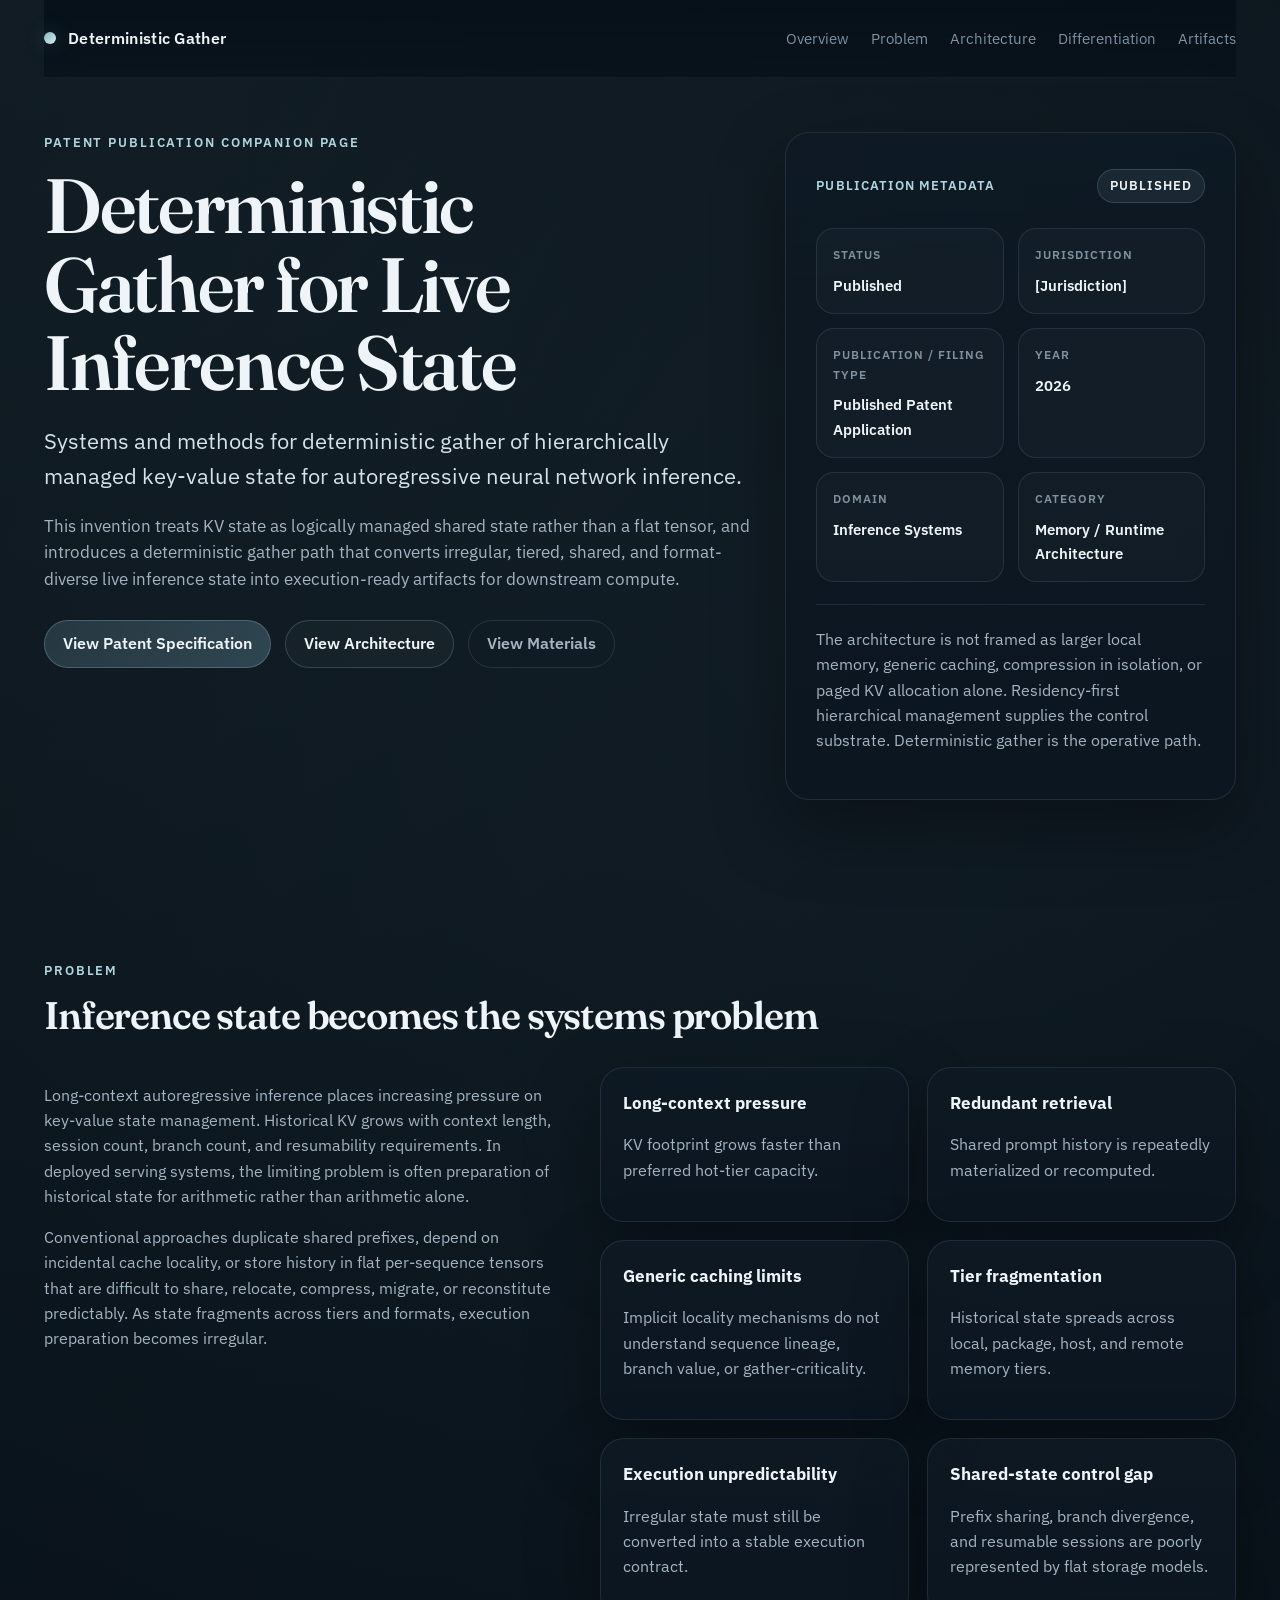
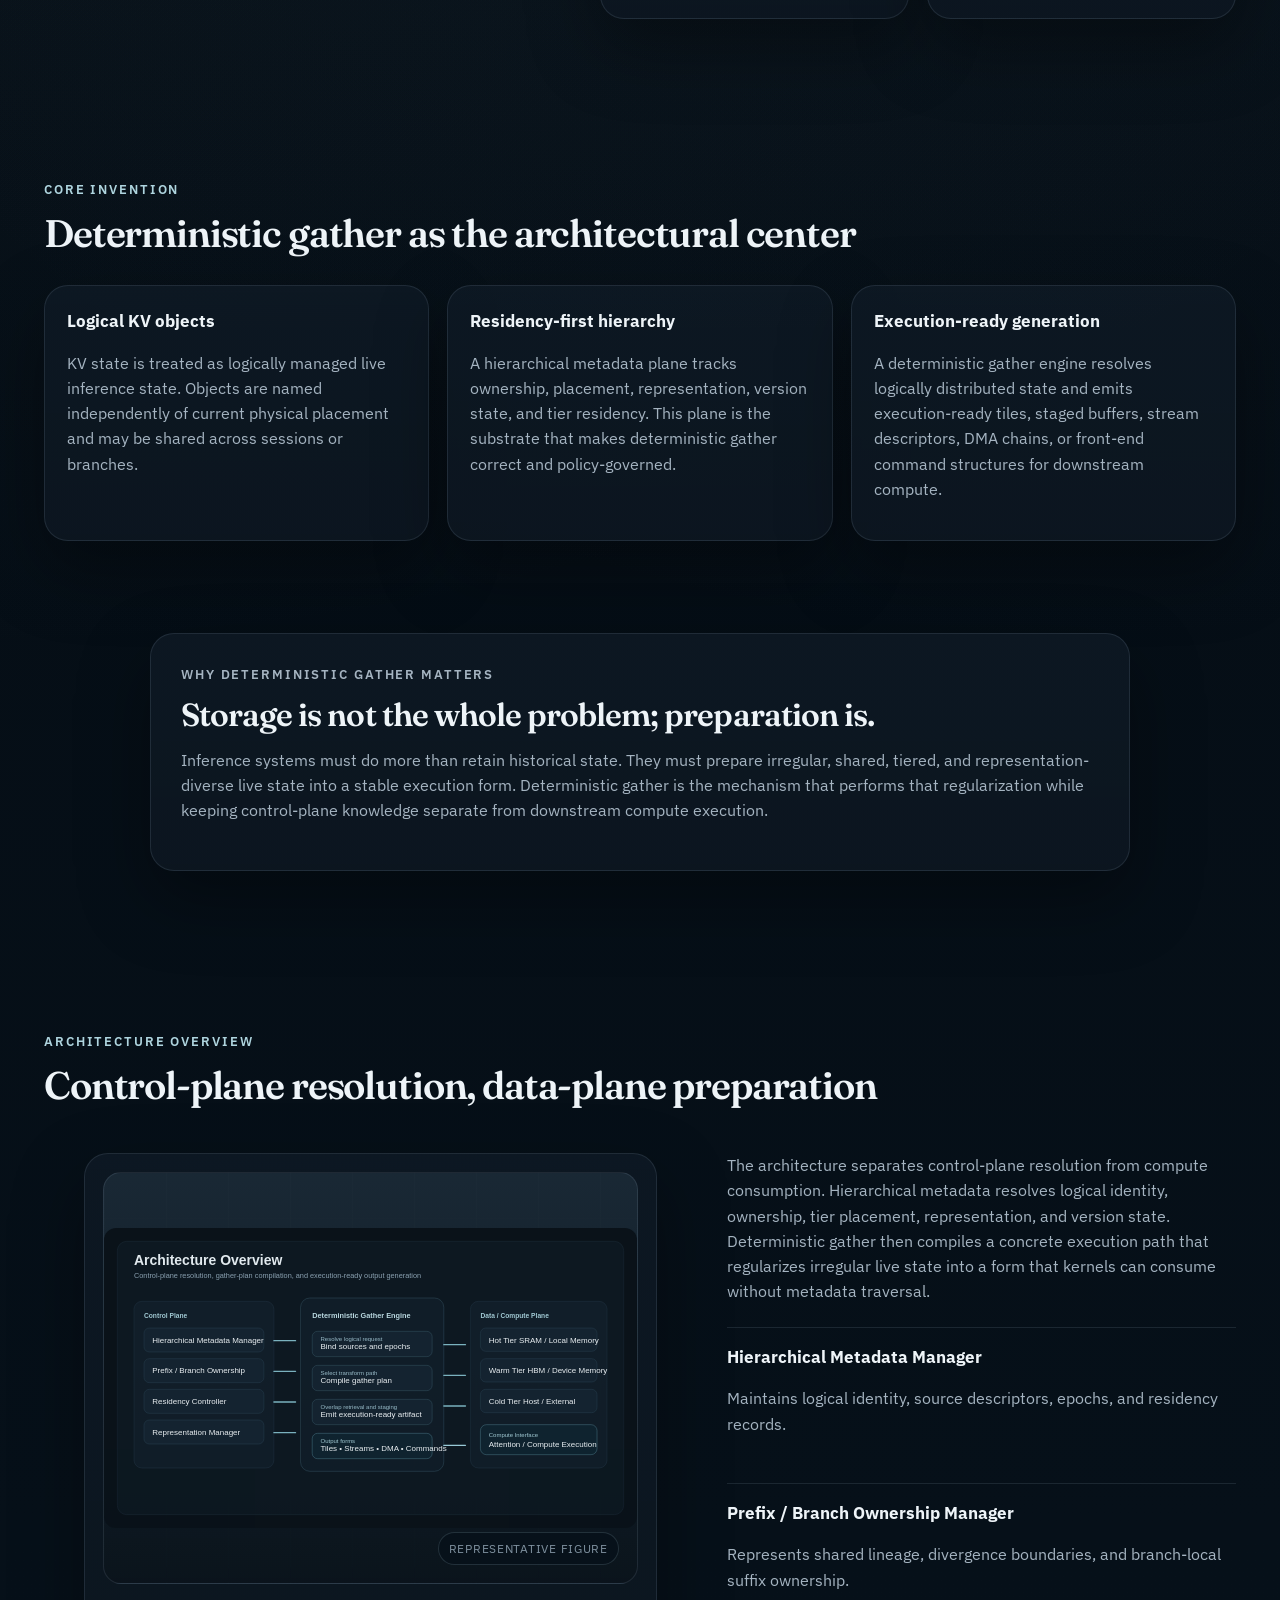
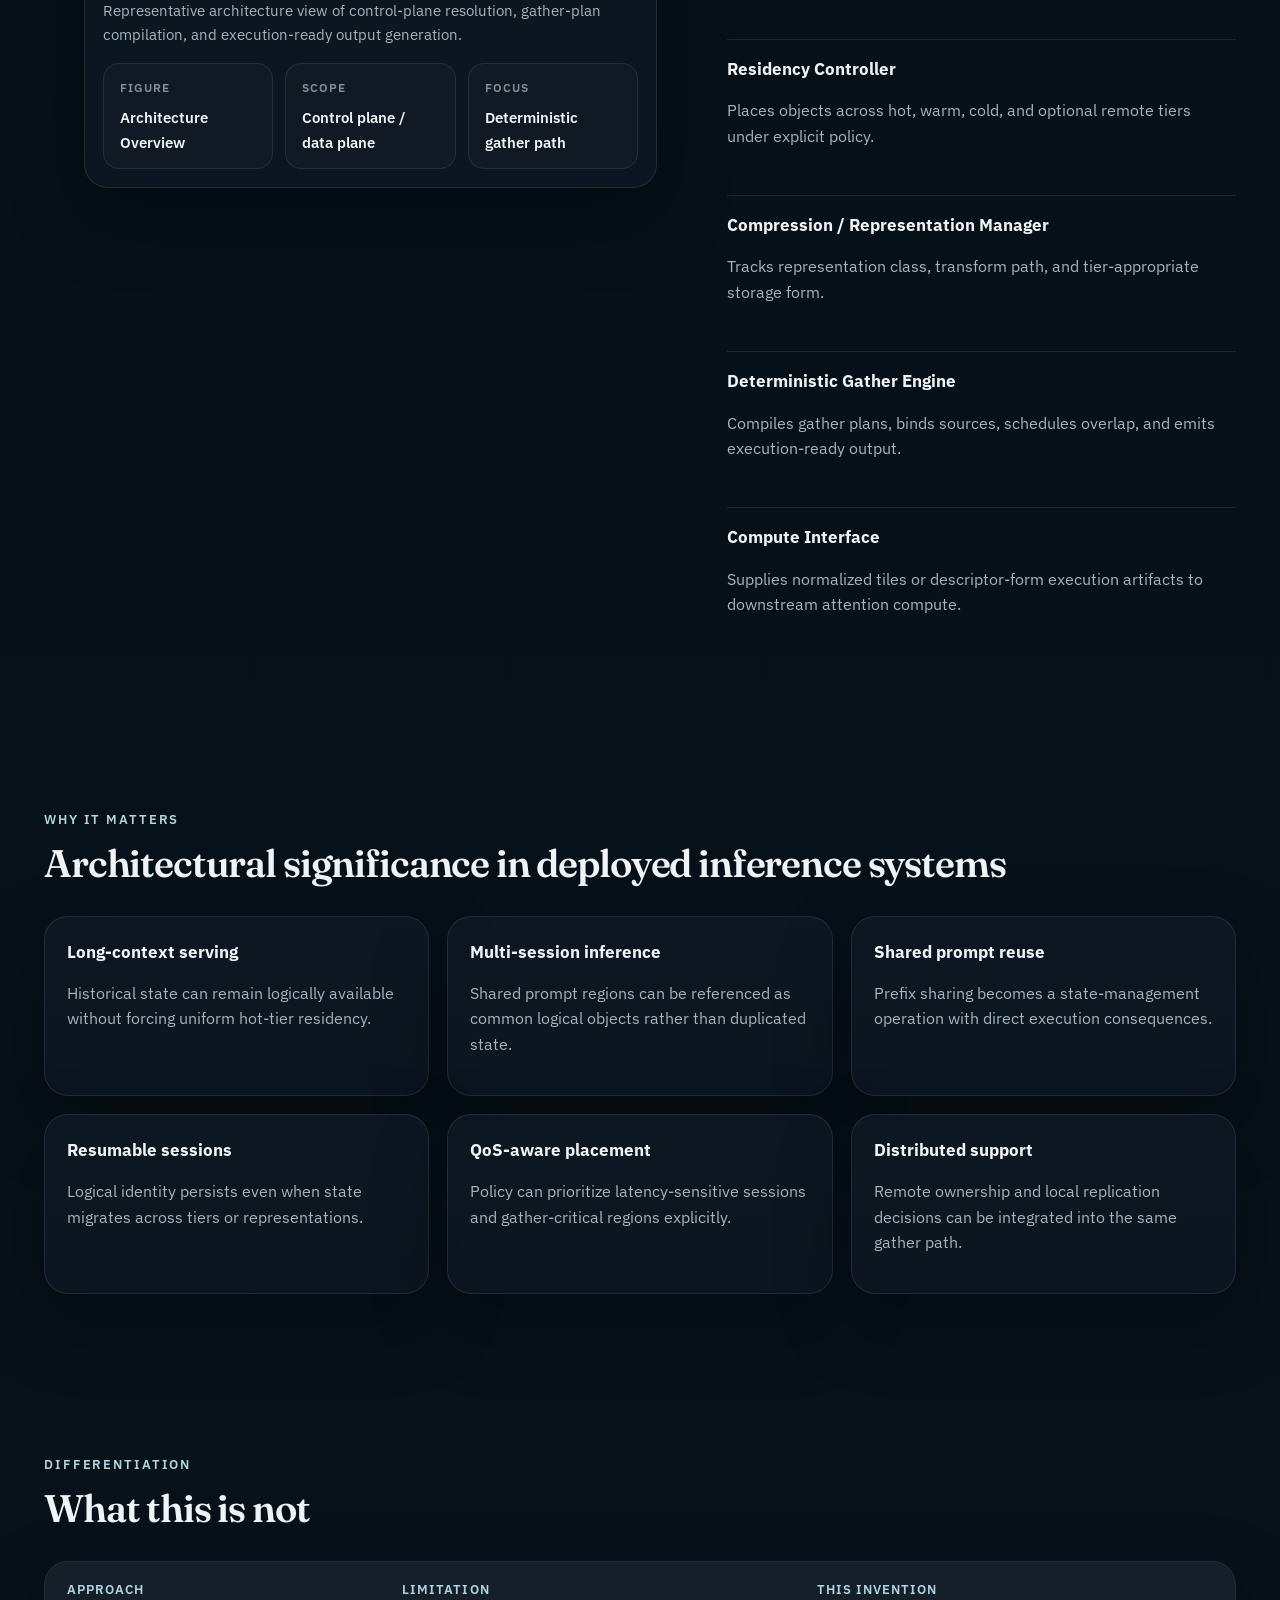
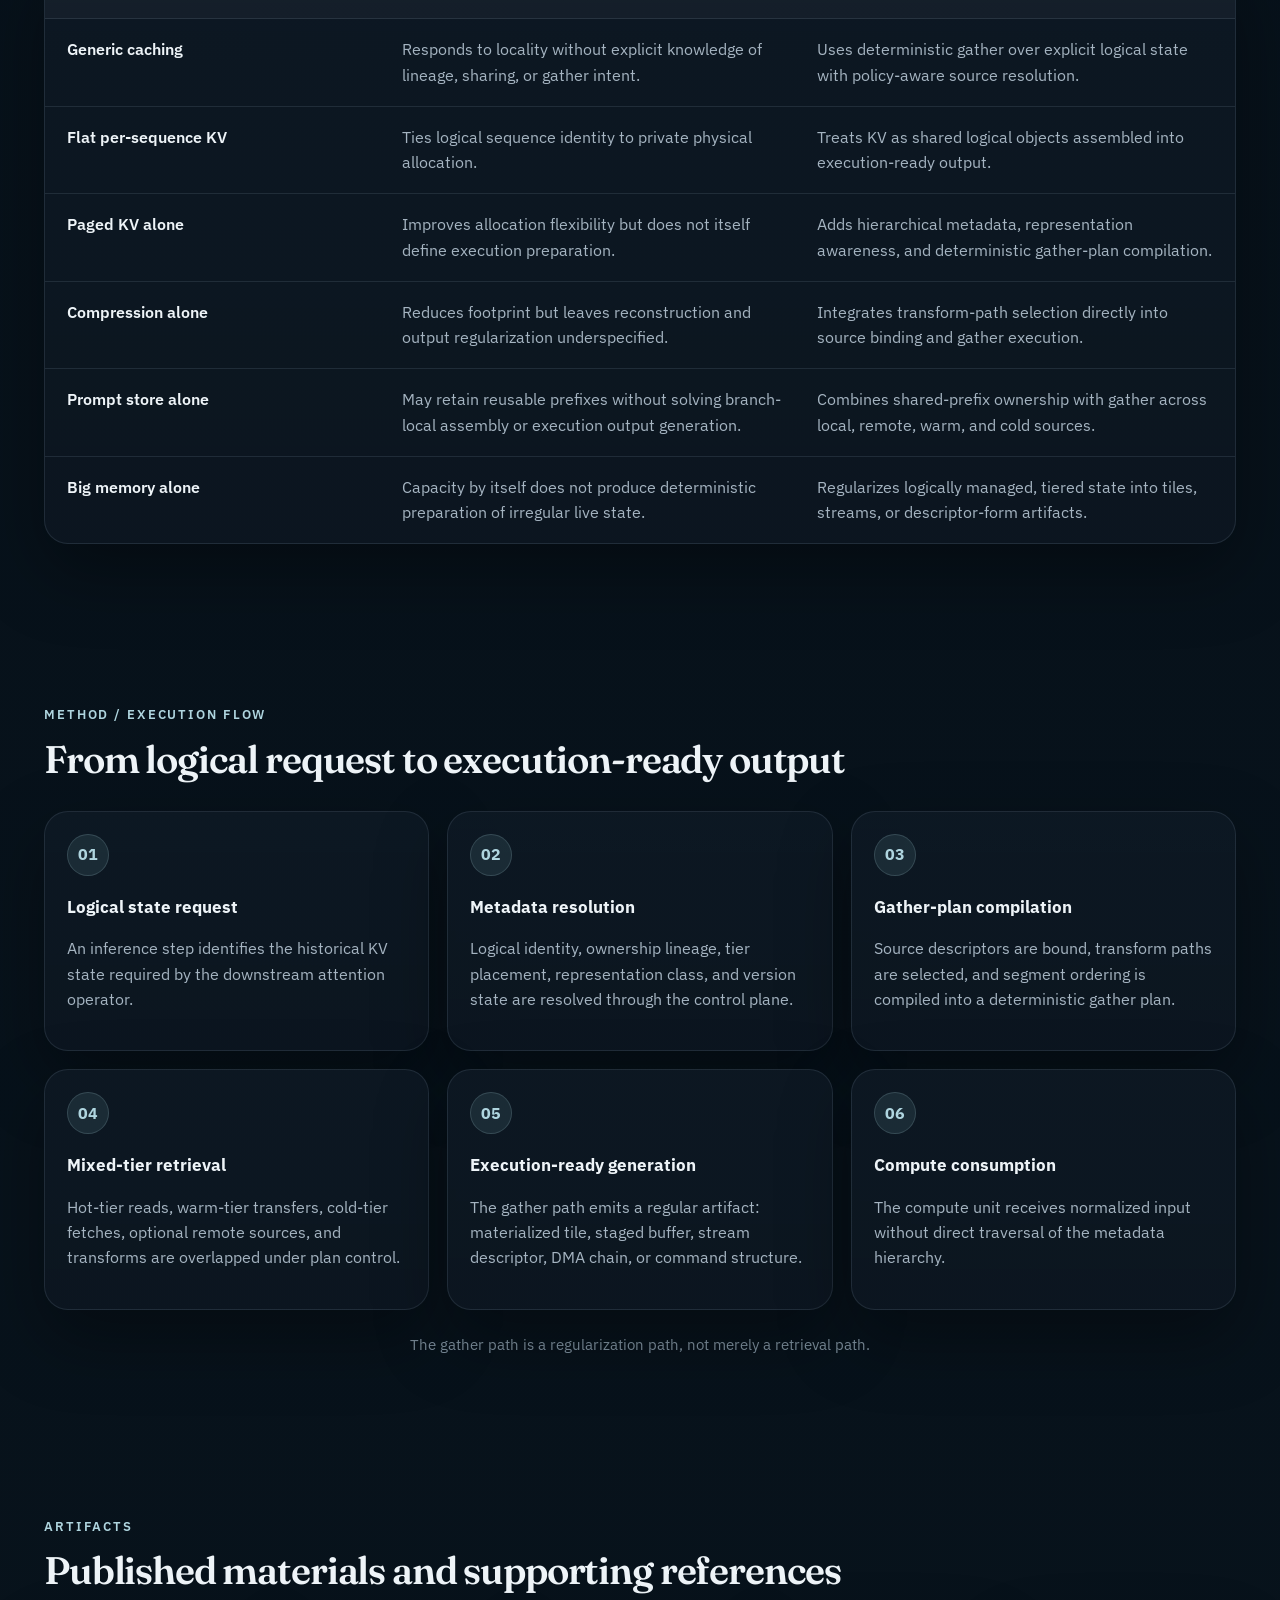
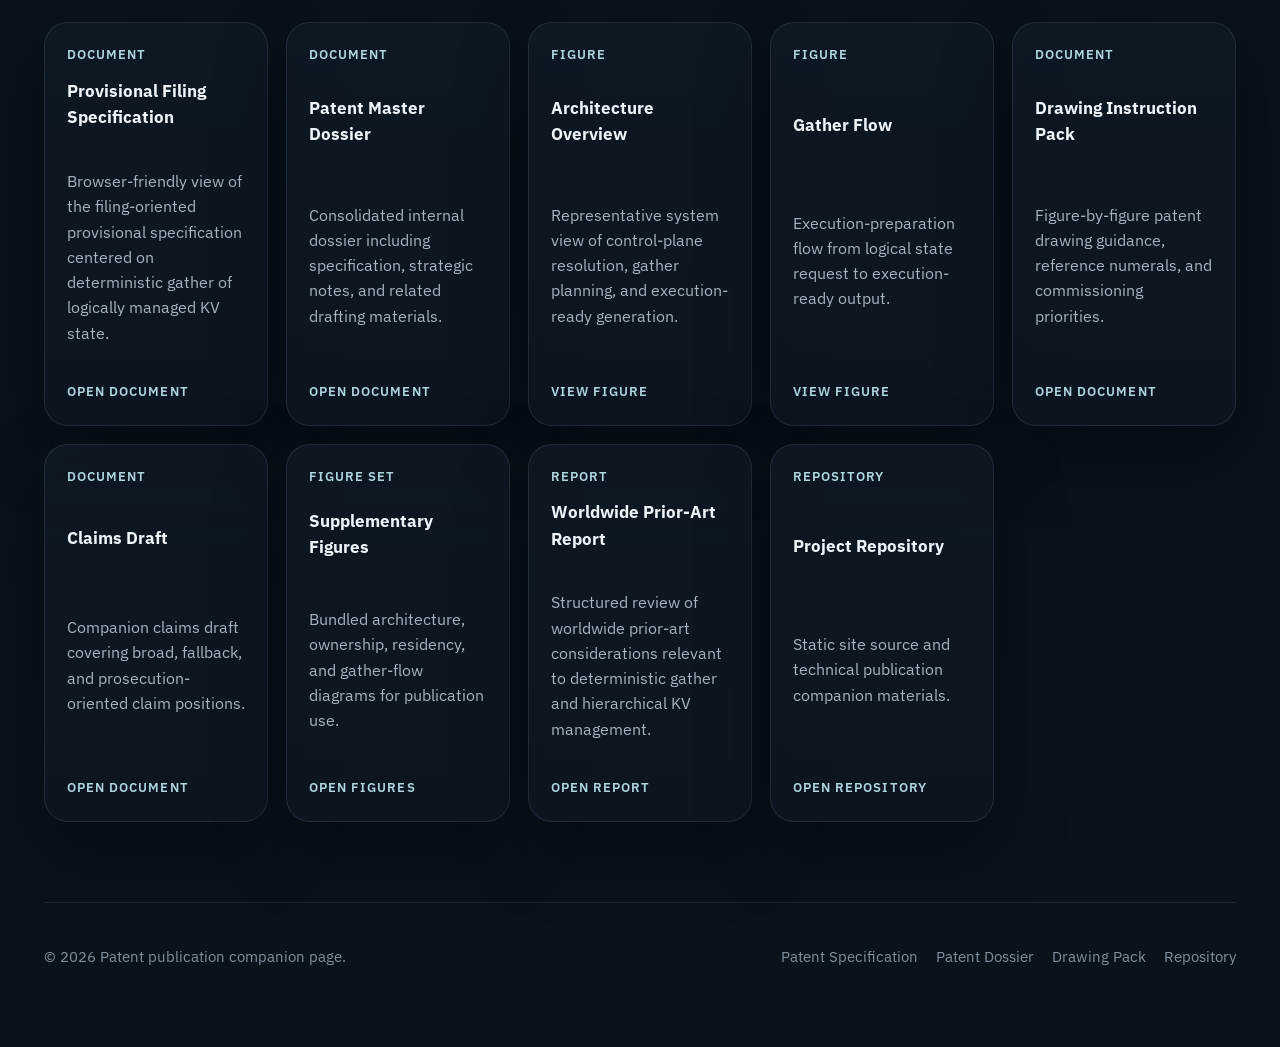
==== commit dd36f6ce: "Publish HTML patent documents and update site links" ====
--- a/index.html
+++ b/index.html
@@ -53,7 +53,7 @@
             </p>
 
             <div class="hero-actions">
-              <a class="button button-primary" href="./patent_master_dossier.html" target="_blank" rel="noopener">View Patent Dossier</a>
+              <a class="button button-primary" href="./india_provisional_filing_master.html" target="_blank" rel="noopener">View Patent Specification</a>
               <a class="button button-secondary" href="#architecture">View Architecture</a>
               <a class="button button-tertiary" href="#artifacts">View Materials</a>
             </div>
@@ -359,10 +359,16 @@
         </div>
 
         <div class="artifact-grid">
+          <a class="card artifact-card" href="./india_provisional_filing_master.html" target="_blank" rel="noopener">
+            <span class="artifact-type">Document</span>
+            <h3>Provisional Filing Specification</h3>
+            <p>Browser-friendly view of the filing-oriented provisional specification centered on deterministic gather of logically managed KV state.</p>
+            <span class="artifact-action">Open document</span>
+          </a>
           <a class="card artifact-card" href="./patent_master_dossier.html" target="_blank" rel="noopener">
             <span class="artifact-type">Document</span>
             <h3>Patent Master Dossier</h3>
-            <p>Browser-friendly consolidated patent materials generated from the repository source documents.</p>
+            <p>Consolidated internal dossier including specification, strategic notes, and related drafting materials.</p>
             <span class="artifact-action">Open document</span>
           </a>
           <a class="card artifact-card" href="./assets/architecture-overview.svg" target="_blank" rel="noopener">
@@ -383,12 +389,24 @@
             <p>Figure-by-figure patent drawing guidance, reference numerals, and commissioning priorities.</p>
             <span class="artifact-action">Open document</span>
           </a>
+          <a class="card artifact-card" href="./complete_spec_claims_draft.html" target="_blank" rel="noopener">
+            <span class="artifact-type">Document</span>
+            <h3>Claims Draft</h3>
+            <p>Companion claims draft covering broad, fallback, and prosecution-oriented claim positions.</p>
+            <span class="artifact-action">Open document</span>
+          </a>
           <a class="card artifact-card" href="./assets/figures/index.html" target="_blank" rel="noopener">
             <span class="artifact-type">Figure Set</span>
             <h3>Supplementary Figures</h3>
             <p>Bundled architecture, ownership, residency, and gather-flow diagrams for publication use.</p>
             <span class="artifact-action">Open figures</span>
           </a>
+          <a class="card artifact-card" href="./worldwide_prior_art_report.html" target="_blank" rel="noopener">
+            <span class="artifact-type">Report</span>
+            <h3>Worldwide Prior-Art Report</h3>
+            <p>Structured review of worldwide prior-art considerations relevant to deterministic gather and hierarchical KV management.</p>
+            <span class="artifact-action">Open report</span>
+          </a>
           <a class="card artifact-card" href="https://github.com/manishklach/deterministic-gather-patent-site" target="_blank" rel="noopener">
             <span class="artifact-type">Repository</span>
             <h3>Project Repository</h3>
@@ -402,6 +420,7 @@
     <footer class="footer">
       <p>&copy; <span id="year">2026</span> Patent publication companion page.</p>
       <div class="footer-links">
+        <a href="./india_provisional_filing_master.html" target="_blank" rel="noopener">Patent Specification</a>
         <a href="./patent_master_dossier.html" target="_blank" rel="noopener">Patent Dossier</a>
         <a href="./patent_drawing_instruction_pack.html" target="_blank" rel="noopener">Drawing Pack</a>
         <a href="https://github.com/manishklach/deterministic-gather-patent-site" target="_blank" rel="noopener">Repository</a>
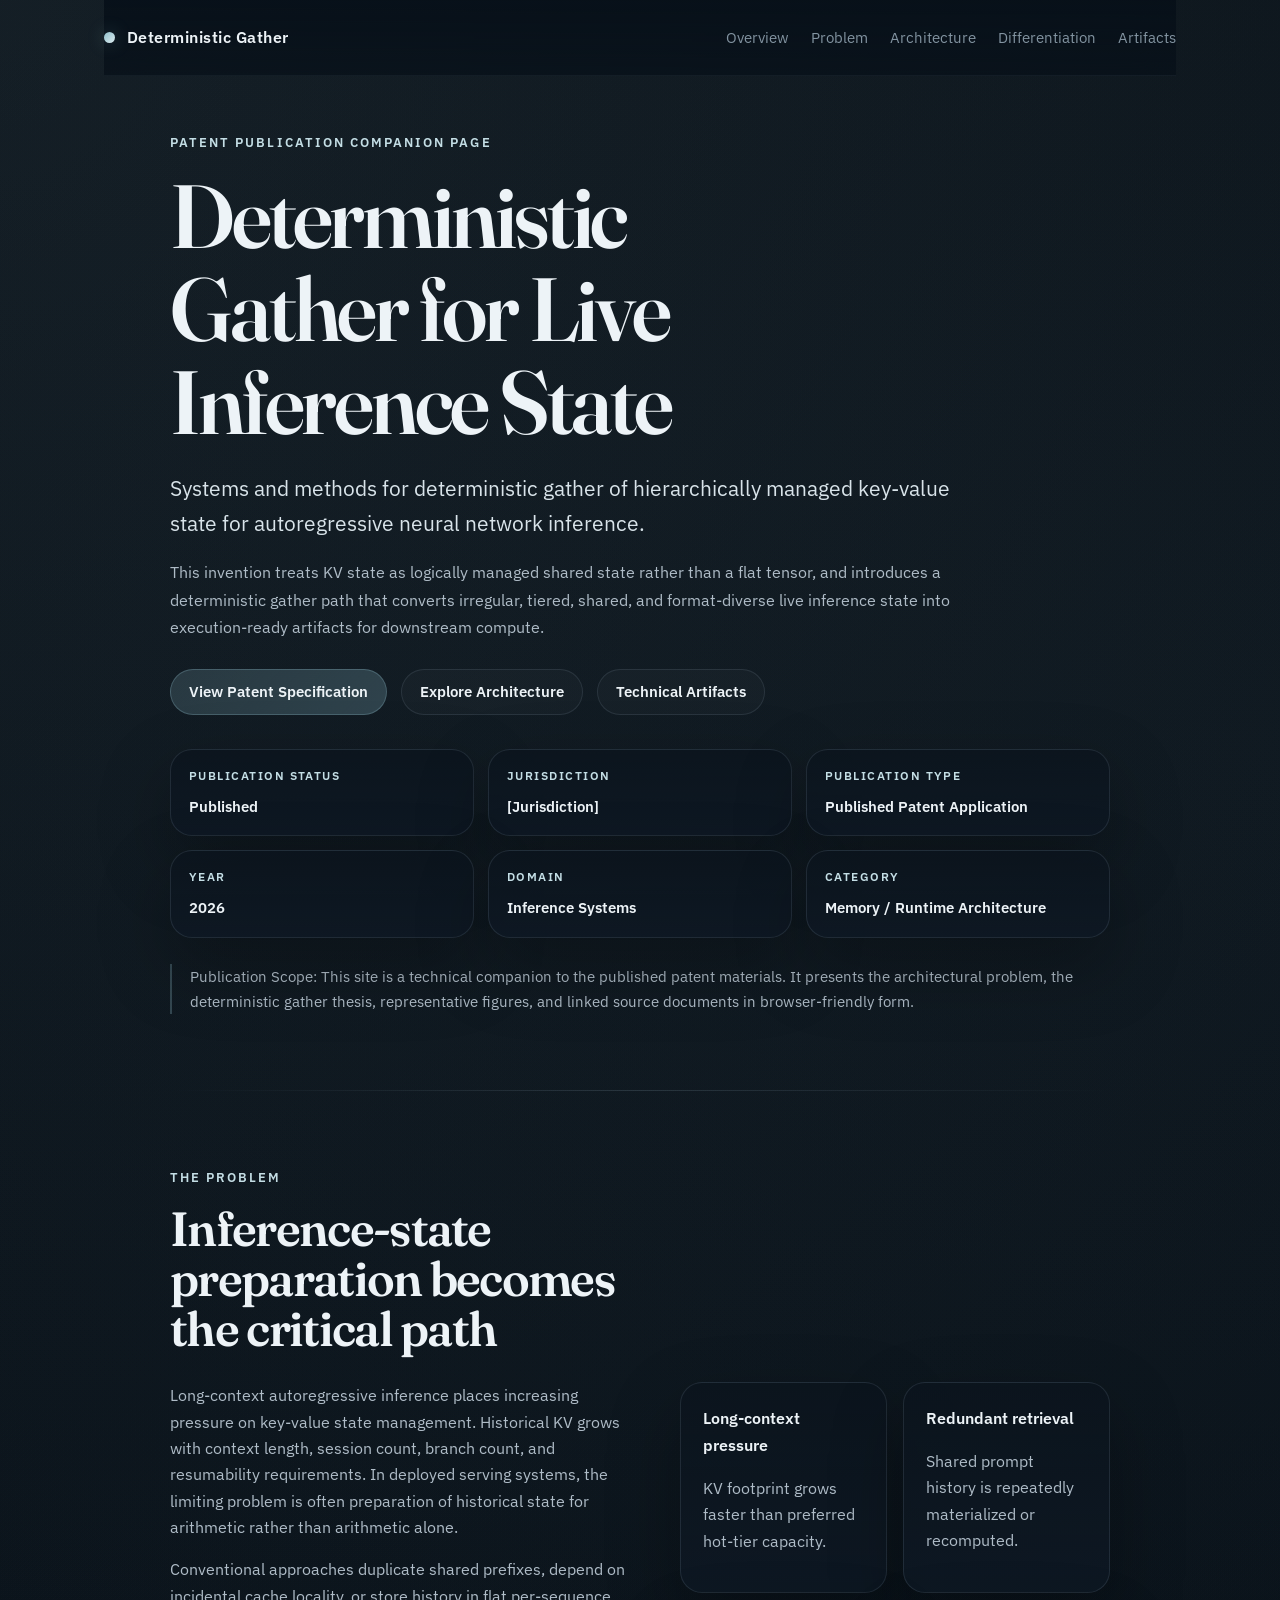
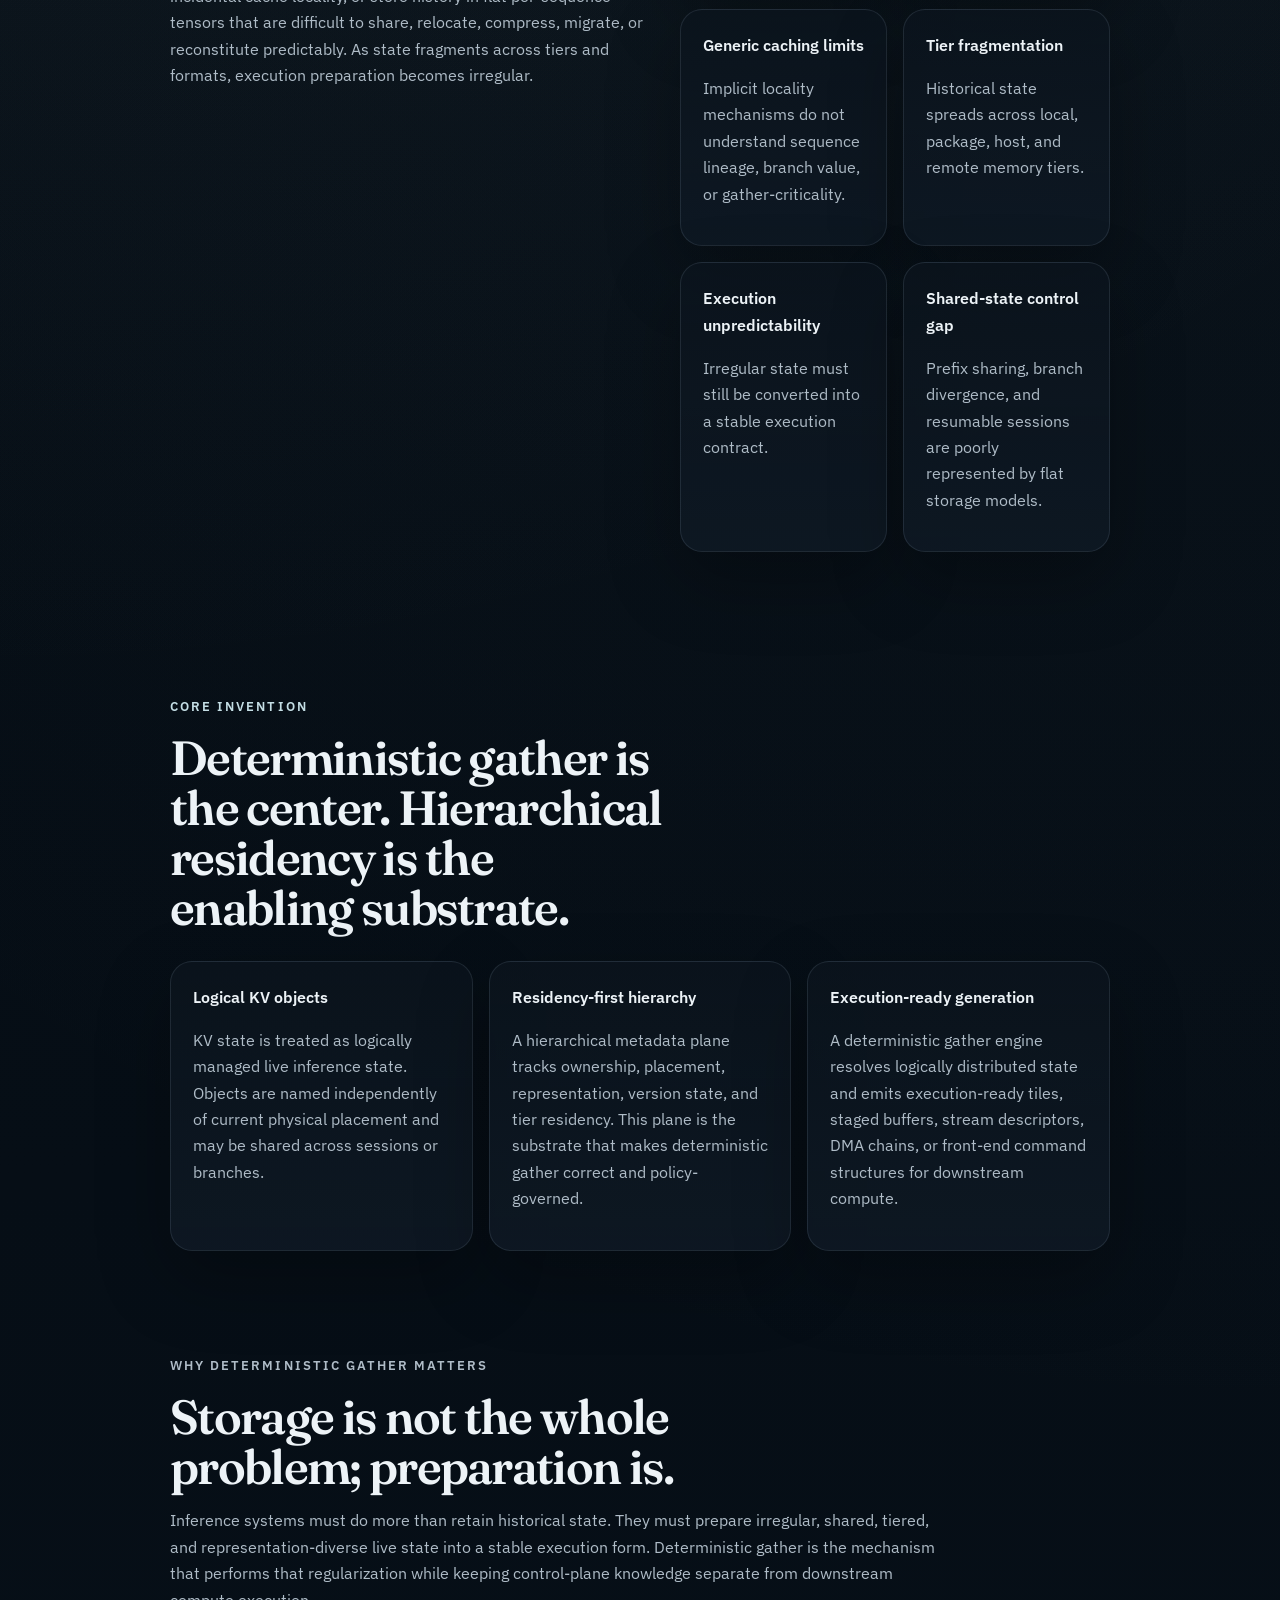
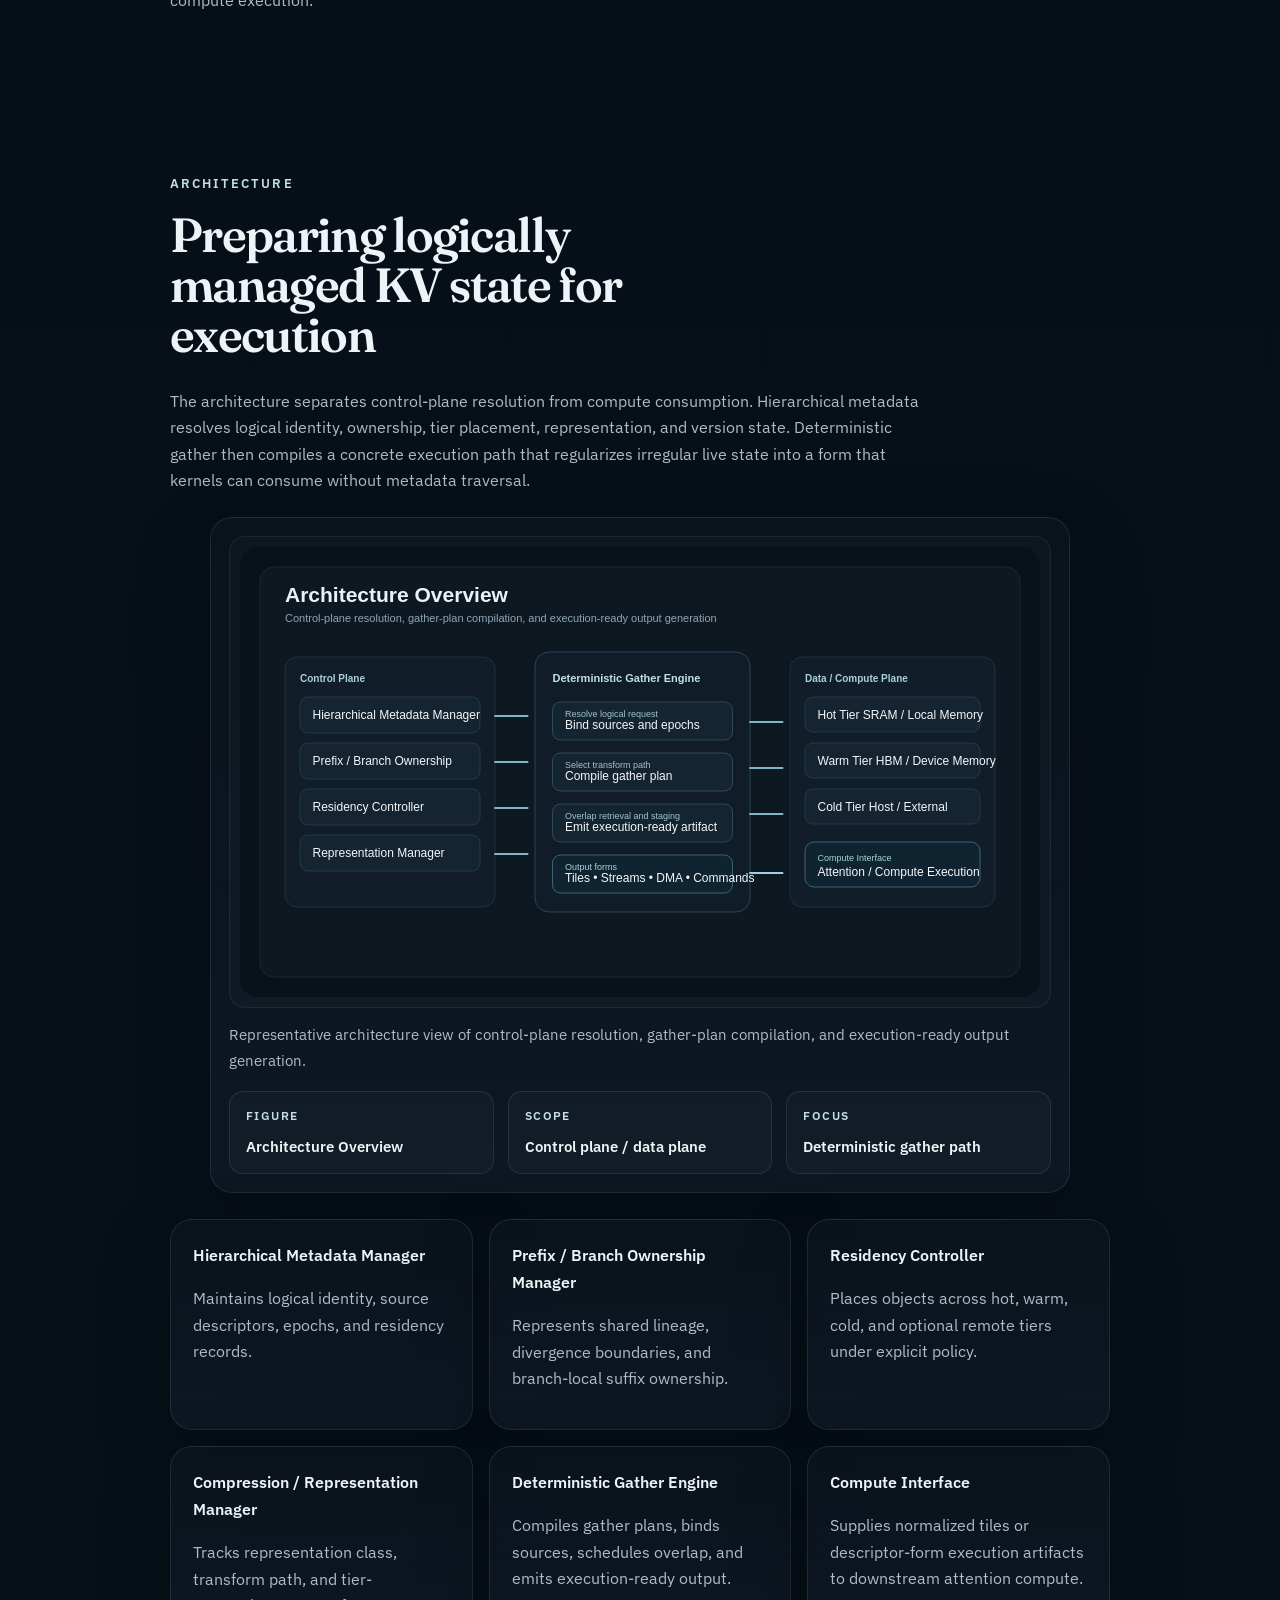
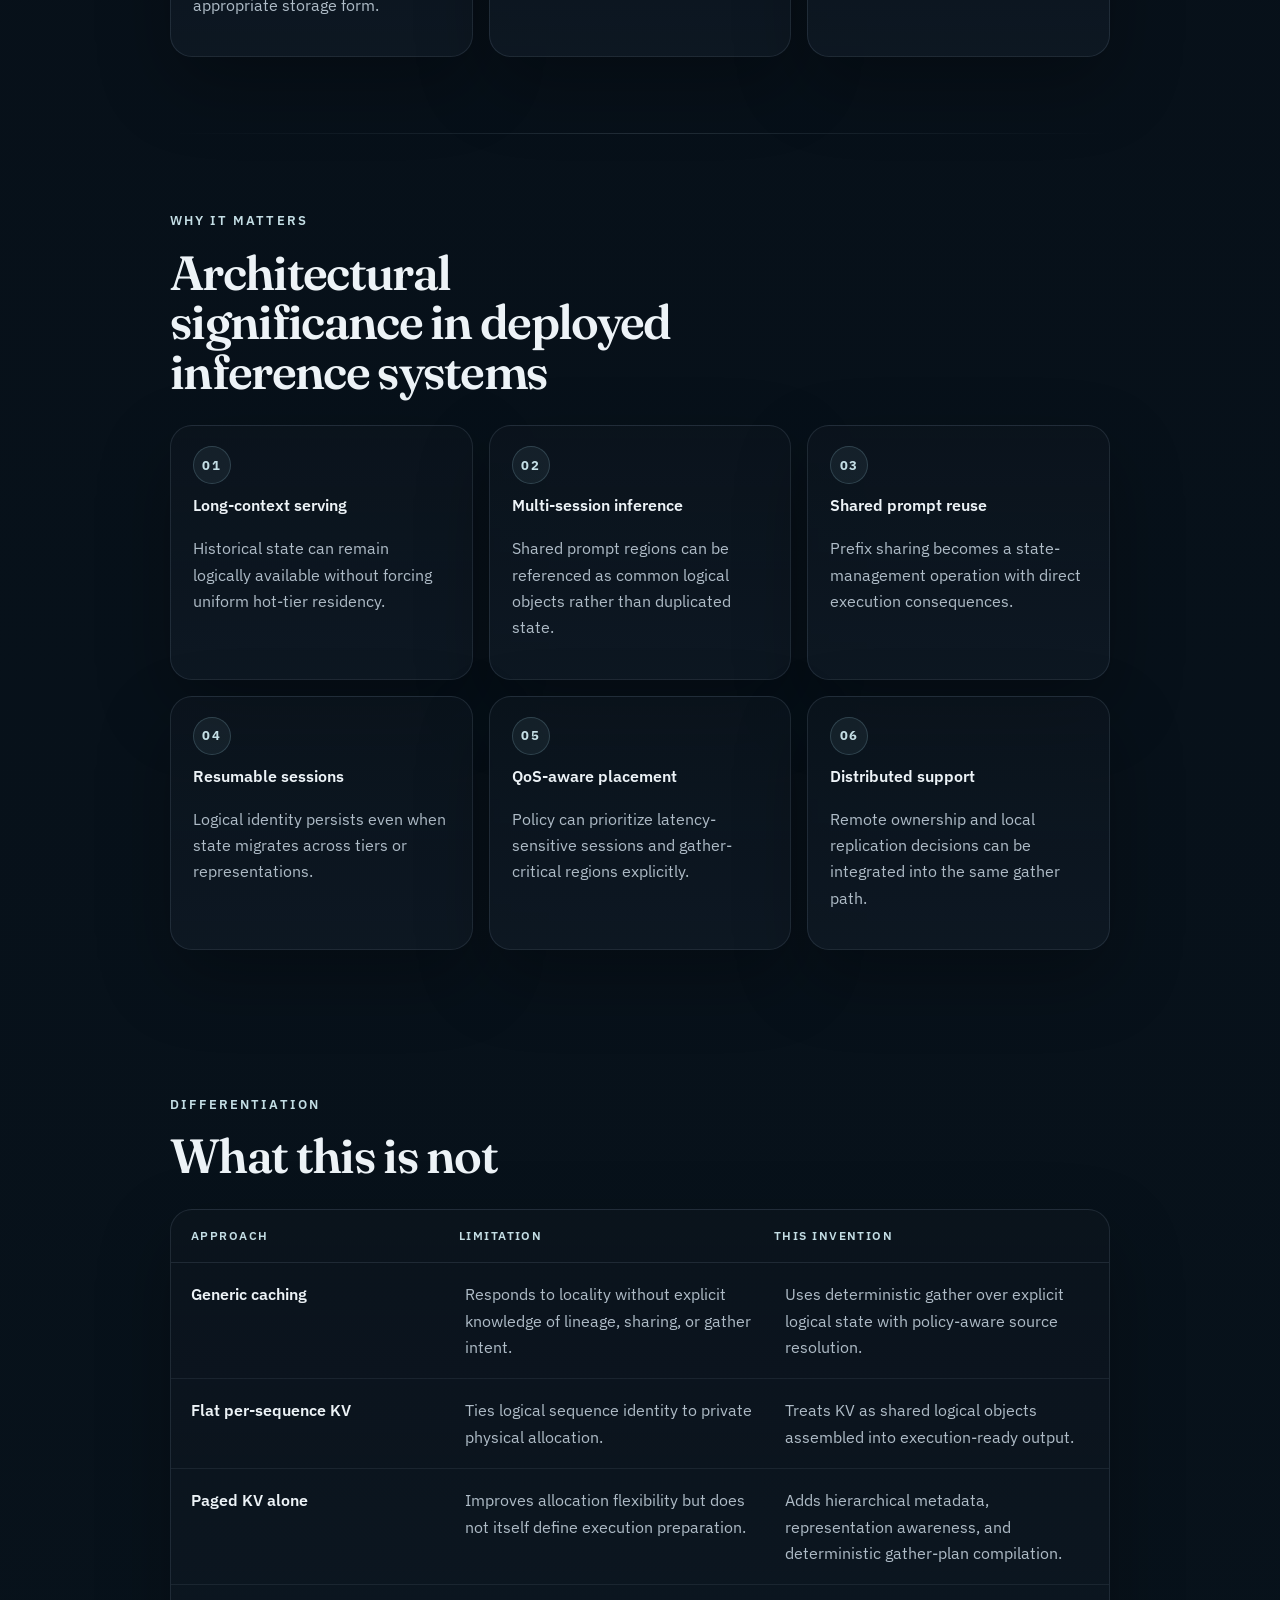
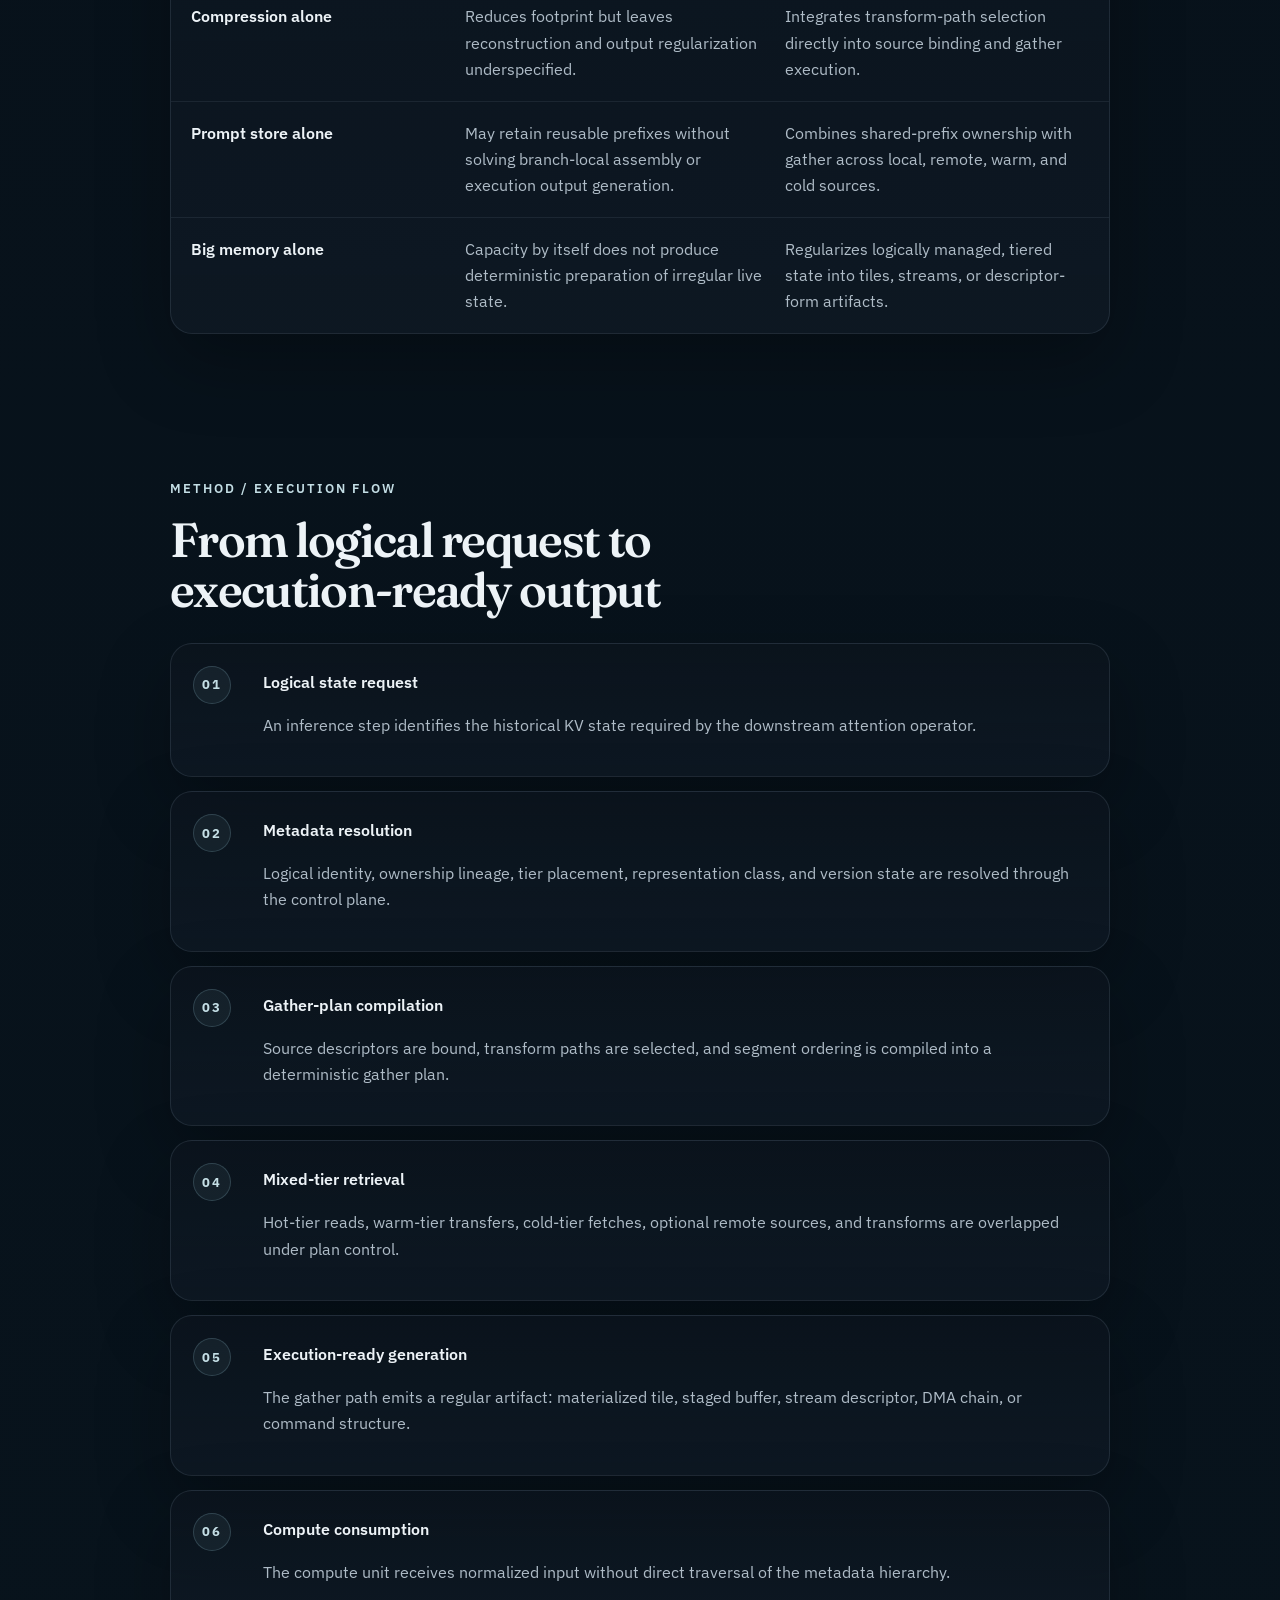
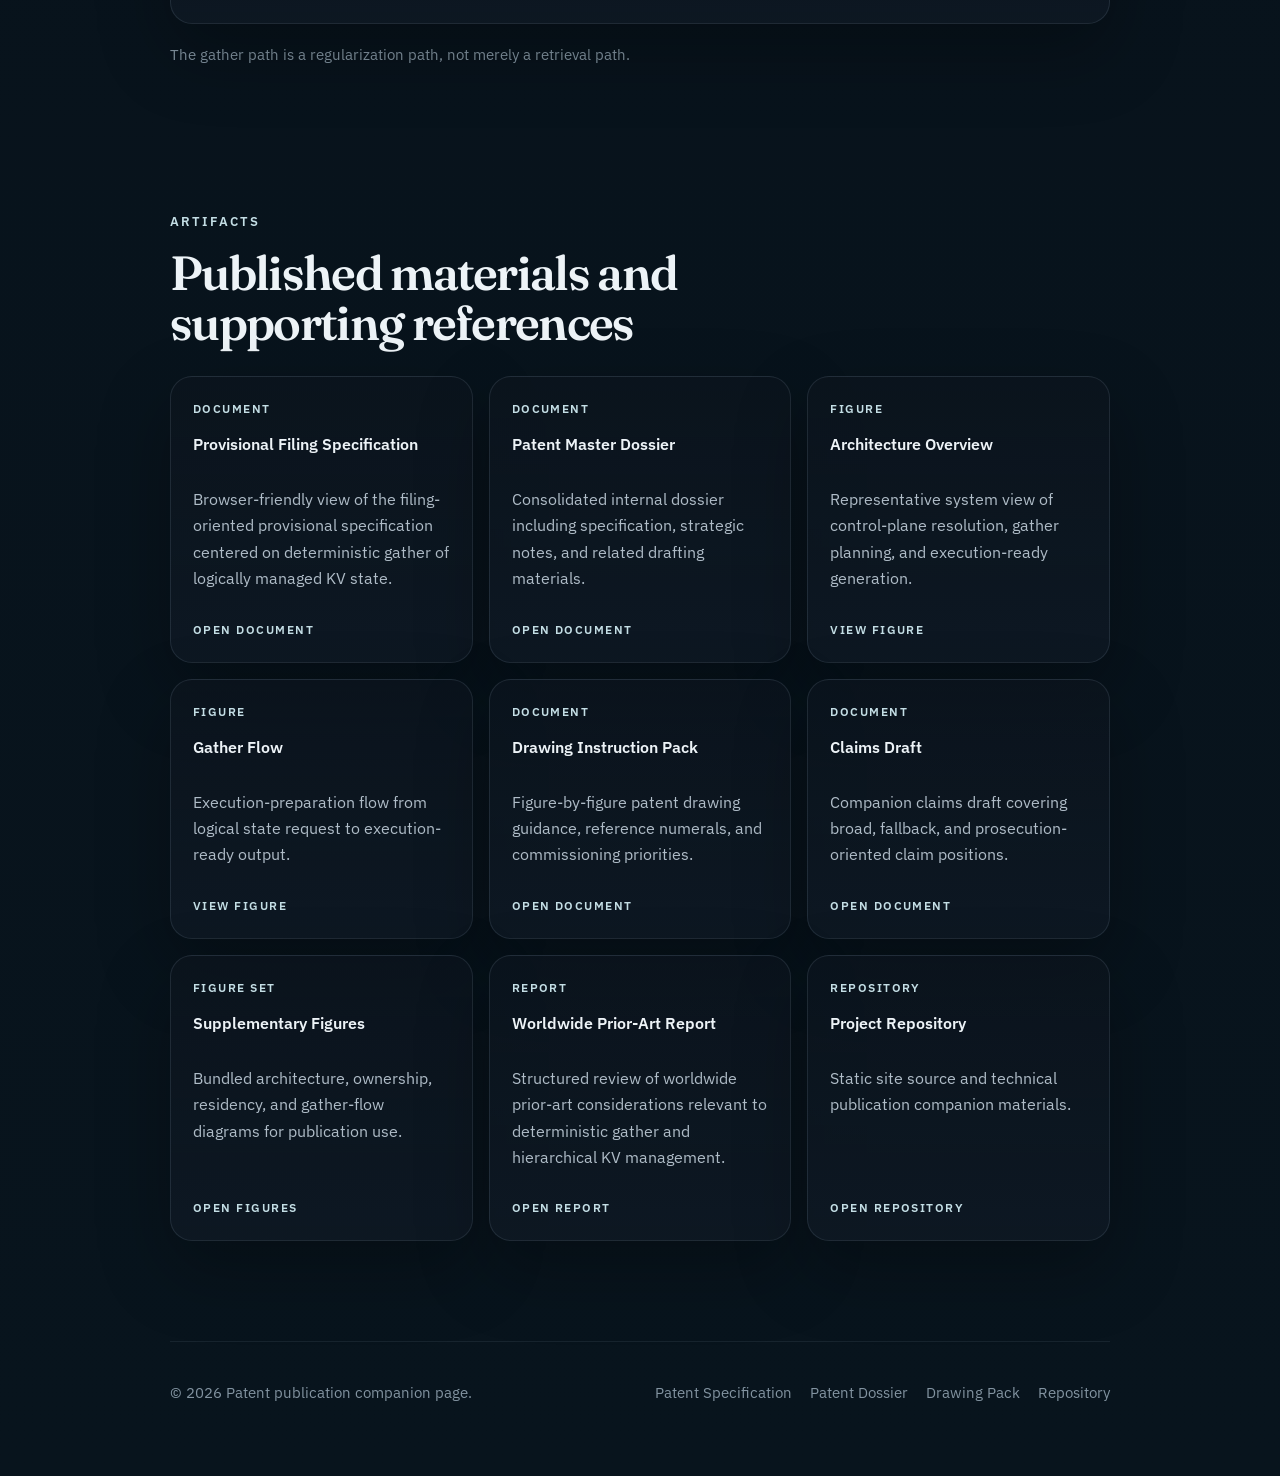
==== commit f30f898b: "Adopt editorial patent site layout" ====
--- a/index.html
+++ b/index.html
@@ -39,72 +39,63 @@
       </nav>
     </header>
 
-    <main>
+    <main class="page">
       <section class="hero section" id="overview">
-        <div class="hero-grid">
-          <div class="hero-copy">
-            <p class="eyebrow">Patent Publication Companion Page</p>
-            <h1>Deterministic Gather for Live Inference State</h1>
-            <p class="hero-subtitle">
-              Systems and methods for deterministic gather of hierarchically managed key-value state for autoregressive neural network inference.
-            </p>
-            <p class="hero-thesis">
-              This invention treats KV state as logically managed shared state rather than a flat tensor, and introduces a deterministic gather path that converts irregular, tiered, shared, and format-diverse live inference state into execution-ready artifacts for downstream compute.
-            </p>
-
-            <div class="hero-actions">
-              <a class="button button-primary" href="./india_provisional_filing_master.html" target="_blank" rel="noopener">View Patent Specification</a>
-              <a class="button button-secondary" href="#architecture">View Architecture</a>
-              <a class="button button-tertiary" href="#artifacts">View Materials</a>
-            </div>
-          </div>
-
-          <aside class="hero-panel card">
-            <div class="hero-panel-head">
-              <p class="panel-kicker">Publication Metadata</p>
-              <span class="status-pill">Published</span>
-            </div>
-            <div class="metadata-grid" aria-label="Publication metadata">
-              <div class="metadata-item">
-                <span>Status</span>
-                <strong>Published</strong>
-              </div>
-              <div class="metadata-item">
-                <span>Jurisdiction</span>
-                <strong>[Jurisdiction]</strong>
-              </div>
-              <div class="metadata-item">
-                <span>Publication / Filing Type</span>
-                <strong>Published Patent Application</strong>
-              </div>
-              <div class="metadata-item">
-                <span>Year</span>
-                <strong>2026</strong>
-              </div>
-              <div class="metadata-item">
-                <span>Domain</span>
-                <strong>Inference Systems</strong>
-              </div>
-              <div class="metadata-item">
-                <span>Category</span>
-                <strong>Memory / Runtime Architecture</strong>
-              </div>
-            </div>
-            <div class="panel-divider"></div>
-            <p class="hero-panel-copy">
-              The architecture is not framed as larger local memory, generic caching, compression in isolation, or paged KV allocation alone. Residency-first hierarchical management supplies the control substrate. Deterministic gather is the operative path.
-            </p>
-          </aside>
-        </div>
-      </section>
+        <p class="eyebrow">Patent Publication Companion Page</p>
+        <h1>Deterministic Gather for Live Inference State</h1>
+        <p class="hero-subtitle">
+          Systems and methods for deterministic gather of hierarchically managed key-value state for autoregressive neural network inference.
+        </p>
+        <p class="hero-thesis">
+          This invention treats KV state as logically managed shared state rather than a flat tensor, and introduces a deterministic gather path that converts irregular, tiered, shared, and format-diverse live inference state into execution-ready artifacts for downstream compute.
+        </p>
+
+        <div class="hero-actions">
+          <a class="button button-primary" href="./india_provisional_filing_master.html" target="_blank" rel="noopener">View Patent Specification</a>
+          <a class="button button-secondary" href="#architecture">Explore Architecture</a>
+          <a class="button button-secondary" href="#artifacts">Technical Artifacts</a>
+        </div>
+
+        <div class="metadata-strip" aria-label="Publication metadata">
+          <div class="metadata-item">
+            <span>Publication Status</span>
+            <strong>Published</strong>
+          </div>
+          <div class="metadata-item">
+            <span>Jurisdiction</span>
+            <strong>[Jurisdiction]</strong>
+          </div>
+          <div class="metadata-item">
+            <span>Publication Type</span>
+            <strong>Published Patent Application</strong>
+          </div>
+          <div class="metadata-item">
+            <span>Year</span>
+            <strong>2026</strong>
+          </div>
+          <div class="metadata-item">
+            <span>Domain</span>
+            <strong>Inference Systems</strong>
+          </div>
+          <div class="metadata-item">
+            <span>Category</span>
+            <strong>Memory / Runtime Architecture</strong>
+          </div>
+        </div>
+
+        <p class="scope-note">
+          Publication Scope: This site is a technical companion to the published patent materials. It presents the architectural problem, the deterministic gather thesis, representative figures, and linked source documents in browser-friendly form.
+        </p>
+      </section>
+
+      <div class="section-rule" aria-hidden="true"></div>
 
       <section class="section" id="problem">
         <div class="section-heading">
-          <p class="eyebrow">Problem</p>
-          <h2>Inference state becomes the systems problem</h2>
-        </div>
-
-        <div class="two-column">
+          <p class="eyebrow">The Problem</p>
+          <h2>Inference-state preparation becomes the critical path</h2>
+        </div>
+        <div class="narrative-grid">
           <div class="section-copy">
             <p>
               Long-context autoregressive inference places increasing pressure on key-value state management. Historical KV grows with context length, session count, branch count, and resumability requirements. In deployed serving systems, the limiting problem is often preparation of historical state for arithmetic rather than arithmetic alone.
@@ -113,29 +104,28 @@
               Conventional approaches duplicate shared prefixes, depend on incidental cache locality, or store history in flat per-sequence tensors that are difficult to share, relocate, compress, migrate, or reconstitute predictably. As state fragments across tiers and formats, execution preparation becomes irregular.
             </p>
           </div>
-
-          <div class="problem-grid">
-            <article class="card compact-card">
+          <div class="issue-list">
+            <article class="issue-item">
               <h3>Long-context pressure</h3>
               <p>KV footprint grows faster than preferred hot-tier capacity.</p>
             </article>
-            <article class="card compact-card">
+            <article class="issue-item">
               <h3>Redundant retrieval</h3>
               <p>Shared prompt history is repeatedly materialized or recomputed.</p>
             </article>
-            <article class="card compact-card">
+            <article class="issue-item">
               <h3>Generic caching limits</h3>
               <p>Implicit locality mechanisms do not understand sequence lineage, branch value, or gather-criticality.</p>
             </article>
-            <article class="card compact-card">
+            <article class="issue-item">
               <h3>Tier fragmentation</h3>
               <p>Historical state spreads across local, package, host, and remote memory tiers.</p>
             </article>
-            <article class="card compact-card">
+            <article class="issue-item">
               <h3>Execution unpredictability</h3>
               <p>Irregular state must still be converted into a stable execution contract.</p>
             </article>
-            <article class="card compact-card">
+            <article class="issue-item">
               <h3>Shared-state control gap</h3>
               <p>Prefix sharing, branch divergence, and resumable sessions are poorly represented by flat storage models.</p>
             </article>
@@ -146,19 +136,18 @@
       <section class="section" id="core-invention">
         <div class="section-heading">
           <p class="eyebrow">Core Invention</p>
-          <h2>Deterministic gather as the architectural center</h2>
-        </div>
-
-        <div class="triple-grid">
-          <article class="card feature-card">
+          <h2>Deterministic gather is the center. Hierarchical residency is the enabling substrate.</h2>
+        </div>
+        <div class="feature-list">
+          <article class="feature-item">
             <h3>Logical KV objects</h3>
             <p>KV state is treated as logically managed live inference state. Objects are named independently of current physical placement and may be shared across sessions or branches.</p>
           </article>
-          <article class="card feature-card">
+          <article class="feature-item">
             <h3>Residency-first hierarchy</h3>
             <p>A hierarchical metadata plane tracks ownership, placement, representation, version state, and tier residency. This plane is the substrate that makes deterministic gather correct and policy-governed.</p>
           </article>
-          <article class="card feature-card">
+          <article class="feature-item">
             <h3>Execution-ready generation</h3>
             <p>A deterministic gather engine resolves logically distributed state and emits execution-ready tiles, staged buffers, stream descriptors, DMA chains, or front-end command structures for downstream compute.</p>
           </article>
@@ -166,7 +155,7 @@
       </section>
 
       <section class="section bridge-section" id="bridge">
-        <div class="bridge-card card">
+        <div class="bridge-block">
           <p class="eyebrow">Why Deterministic Gather Matters</p>
           <h2>Storage is not the whole problem; preparation is.</h2>
           <p>
@@ -177,59 +166,59 @@
 
       <section class="section architecture-section" id="architecture">
         <div class="section-heading">
-          <p class="eyebrow">Architecture Overview</p>
-          <h2>Control-plane resolution, data-plane preparation</h2>
-        </div>
-
-        <div class="architecture-layout">
-          <figure class="diagram-frame card">
-            <div class="figure-stage">
-              <img src="./assets/architecture-overview.svg" alt="Architecture overview diagram for deterministic gather and hierarchical KV management">
-            </div>
-            <figcaption class="figure-caption">
-              Representative architecture view of control-plane resolution, gather-plan compilation, and execution-ready output generation.
-            </figcaption>
-            <div class="figure-meta" aria-label="Figure metadata">
-              <div><span>Figure</span><strong>Architecture Overview</strong></div>
-              <div><span>Scope</span><strong>Control plane / data plane</strong></div>
-              <div><span>Focus</span><strong>Deterministic gather path</strong></div>
-            </div>
-          </figure>
-
-          <div class="architecture-copy">
-            <p>
-              The architecture separates control-plane resolution from compute consumption. Hierarchical metadata resolves logical identity, ownership, tier placement, representation, and version state. Deterministic gather then compiles a concrete execution path that regularizes irregular live state into a form that kernels can consume without metadata traversal.
-            </p>
-
-            <div class="subsystem-list">
-              <article class="subsystem-item">
-                <h3>Hierarchical Metadata Manager</h3>
-                <p>Maintains logical identity, source descriptors, epochs, and residency records.</p>
-              </article>
-              <article class="subsystem-item">
-                <h3>Prefix / Branch Ownership Manager</h3>
-                <p>Represents shared lineage, divergence boundaries, and branch-local suffix ownership.</p>
-              </article>
-              <article class="subsystem-item">
-                <h3>Residency Controller</h3>
-                <p>Places objects across hot, warm, cold, and optional remote tiers under explicit policy.</p>
-              </article>
-              <article class="subsystem-item">
-                <h3>Compression / Representation Manager</h3>
-                <p>Tracks representation class, transform path, and tier-appropriate storage form.</p>
-              </article>
-              <article class="subsystem-item">
-                <h3>Deterministic Gather Engine</h3>
-                <p>Compiles gather plans, binds sources, schedules overlap, and emits execution-ready output.</p>
-              </article>
-              <article class="subsystem-item">
-                <h3>Compute Interface</h3>
-                <p>Supplies normalized tiles or descriptor-form execution artifacts to downstream attention compute.</p>
-              </article>
-            </div>
-          </div>
-        </div>
-      </section>
+          <p class="eyebrow">Architecture</p>
+          <h2>Preparing logically managed KV state for execution</h2>
+        </div>
+
+        <div class="section-copy architecture-intro">
+          <p>
+            The architecture separates control-plane resolution from compute consumption. Hierarchical metadata resolves logical identity, ownership, tier placement, representation, and version state. Deterministic gather then compiles a concrete execution path that regularizes irregular live state into a form that kernels can consume without metadata traversal.
+          </p>
+        </div>
+
+        <figure class="figure-frame">
+          <div class="figure-stage">
+            <img src="./assets/architecture-overview.svg" alt="Architecture overview diagram for deterministic gather and hierarchical KV management">
+          </div>
+          <figcaption class="figure-caption">
+            Representative architecture view of control-plane resolution, gather-plan compilation, and execution-ready output generation.
+          </figcaption>
+          <div class="figure-meta" aria-label="Figure metadata">
+            <div><span>Figure</span><strong>Architecture Overview</strong></div>
+            <div><span>Scope</span><strong>Control plane / data plane</strong></div>
+            <div><span>Focus</span><strong>Deterministic gather path</strong></div>
+          </div>
+        </figure>
+
+        <div class="systems-grid">
+          <article class="system-item">
+            <h3>Hierarchical Metadata Manager</h3>
+            <p>Maintains logical identity, source descriptors, epochs, and residency records.</p>
+          </article>
+          <article class="system-item">
+            <h3>Prefix / Branch Ownership Manager</h3>
+            <p>Represents shared lineage, divergence boundaries, and branch-local suffix ownership.</p>
+          </article>
+          <article class="system-item">
+            <h3>Residency Controller</h3>
+            <p>Places objects across hot, warm, cold, and optional remote tiers under explicit policy.</p>
+          </article>
+          <article class="system-item">
+            <h3>Compression / Representation Manager</h3>
+            <p>Tracks representation class, transform path, and tier-appropriate storage form.</p>
+          </article>
+          <article class="system-item">
+            <h3>Deterministic Gather Engine</h3>
+            <p>Compiles gather plans, binds sources, schedules overlap, and emits execution-ready output.</p>
+          </article>
+          <article class="system-item">
+            <h3>Compute Interface</h3>
+            <p>Supplies normalized tiles or descriptor-form execution artifacts to downstream attention compute.</p>
+          </article>
+        </div>
+      </section>
+
+      <div class="section-rule" aria-hidden="true"></div>
 
       <section class="section" id="why-it-matters">
         <div class="section-heading">
@@ -237,28 +226,34 @@
           <h2>Architectural significance in deployed inference systems</h2>
         </div>
 
-        <div class="card-grid six-up">
-          <article class="card technical-card">
+        <div class="reason-grid">
+          <article class="reason-item">
+            <span class="reason-index">01</span>
             <h3>Long-context serving</h3>
             <p>Historical state can remain logically available without forcing uniform hot-tier residency.</p>
           </article>
-          <article class="card technical-card">
+          <article class="reason-item">
+            <span class="reason-index">02</span>
             <h3>Multi-session inference</h3>
             <p>Shared prompt regions can be referenced as common logical objects rather than duplicated state.</p>
           </article>
-          <article class="card technical-card">
+          <article class="reason-item">
+            <span class="reason-index">03</span>
             <h3>Shared prompt reuse</h3>
             <p>Prefix sharing becomes a state-management operation with direct execution consequences.</p>
           </article>
-          <article class="card technical-card">
+          <article class="reason-item">
+            <span class="reason-index">04</span>
             <h3>Resumable sessions</h3>
             <p>Logical identity persists even when state migrates across tiers or representations.</p>
           </article>
-          <article class="card technical-card">
+          <article class="reason-item">
+            <span class="reason-index">05</span>
             <h3>QoS-aware placement</h3>
             <p>Policy can prioritize latency-sensitive sessions and gather-critical regions explicitly.</p>
           </article>
-          <article class="card technical-card">
+          <article class="reason-item">
+            <span class="reason-index">06</span>
             <h3>Distributed support</h3>
             <p>Remote ownership and local replication decisions can be integrated into the same gather path.</p>
           </article>
@@ -271,7 +266,7 @@
           <h2>What this is not</h2>
         </div>
 
-        <div class="comparison-table card">
+        <div class="comparison-table">
           <div class="comparison-head">
             <div>Approach</div>
             <div>Limitation</div>
@@ -316,36 +311,48 @@
           <h2>From logical request to execution-ready output</h2>
         </div>
 
-        <div class="timeline">
-          <article class="timeline-step card">
-            <span class="timeline-index">01</span>
-            <h3>Logical state request</h3>
-            <p>An inference step identifies the historical KV state required by the downstream attention operator.</p>
-          </article>
-          <article class="timeline-step card">
-            <span class="timeline-index">02</span>
-            <h3>Metadata resolution</h3>
-            <p>Logical identity, ownership lineage, tier placement, representation class, and version state are resolved through the control plane.</p>
-          </article>
-          <article class="timeline-step card">
-            <span class="timeline-index">03</span>
-            <h3>Gather-plan compilation</h3>
-            <p>Source descriptors are bound, transform paths are selected, and segment ordering is compiled into a deterministic gather plan.</p>
-          </article>
-          <article class="timeline-step card">
-            <span class="timeline-index">04</span>
-            <h3>Mixed-tier retrieval</h3>
-            <p>Hot-tier reads, warm-tier transfers, cold-tier fetches, optional remote sources, and transforms are overlapped under plan control.</p>
-          </article>
-          <article class="timeline-step card">
-            <span class="timeline-index">05</span>
-            <h3>Execution-ready generation</h3>
-            <p>The gather path emits a regular artifact: materialized tile, staged buffer, stream descriptor, DMA chain, or command structure.</p>
-          </article>
-          <article class="timeline-step card">
-            <span class="timeline-index">06</span>
-            <h3>Compute consumption</h3>
-            <p>The compute unit receives normalized input without direct traversal of the metadata hierarchy.</p>
+        <div class="flow-list">
+          <article class="flow-step">
+            <span class="flow-index">01</span>
+            <div>
+              <h3>Logical state request</h3>
+              <p>An inference step identifies the historical KV state required by the downstream attention operator.</p>
+            </div>
+          </article>
+          <article class="flow-step">
+            <span class="flow-index">02</span>
+            <div>
+              <h3>Metadata resolution</h3>
+              <p>Logical identity, ownership lineage, tier placement, representation class, and version state are resolved through the control plane.</p>
+            </div>
+          </article>
+          <article class="flow-step">
+            <span class="flow-index">03</span>
+            <div>
+              <h3>Gather-plan compilation</h3>
+              <p>Source descriptors are bound, transform paths are selected, and segment ordering is compiled into a deterministic gather plan.</p>
+            </div>
+          </article>
+          <article class="flow-step">
+            <span class="flow-index">04</span>
+            <div>
+              <h3>Mixed-tier retrieval</h3>
+              <p>Hot-tier reads, warm-tier transfers, cold-tier fetches, optional remote sources, and transforms are overlapped under plan control.</p>
+            </div>
+          </article>
+          <article class="flow-step">
+            <span class="flow-index">05</span>
+            <div>
+              <h3>Execution-ready generation</h3>
+              <p>The gather path emits a regular artifact: materialized tile, staged buffer, stream descriptor, DMA chain, or command structure.</p>
+            </div>
+          </article>
+          <article class="flow-step">
+            <span class="flow-index">06</span>
+            <div>
+              <h3>Compute consumption</h3>
+              <p>The compute unit receives normalized input without direct traversal of the metadata hierarchy.</p>
+            </div>
           </article>
         </div>
 
@@ -359,55 +366,55 @@
         </div>
 
         <div class="artifact-grid">
-          <a class="card artifact-card" href="./india_provisional_filing_master.html" target="_blank" rel="noopener">
+          <a class="artifact-card" href="./india_provisional_filing_master.html" target="_blank" rel="noopener">
             <span class="artifact-type">Document</span>
             <h3>Provisional Filing Specification</h3>
             <p>Browser-friendly view of the filing-oriented provisional specification centered on deterministic gather of logically managed KV state.</p>
             <span class="artifact-action">Open document</span>
           </a>
-          <a class="card artifact-card" href="./patent_master_dossier.html" target="_blank" rel="noopener">
+          <a class="artifact-card" href="./patent_master_dossier.html" target="_blank" rel="noopener">
             <span class="artifact-type">Document</span>
             <h3>Patent Master Dossier</h3>
             <p>Consolidated internal dossier including specification, strategic notes, and related drafting materials.</p>
             <span class="artifact-action">Open document</span>
           </a>
-          <a class="card artifact-card" href="./assets/architecture-overview.svg" target="_blank" rel="noopener">
+          <a class="artifact-card" href="./assets/architecture-overview.svg" target="_blank" rel="noopener">
             <span class="artifact-type">Figure</span>
             <h3>Architecture Overview</h3>
             <p>Representative system view of control-plane resolution, gather planning, and execution-ready generation.</p>
             <span class="artifact-action">View figure</span>
           </a>
-          <a class="card artifact-card" href="./assets/gather-flow.svg" target="_blank" rel="noopener">
+          <a class="artifact-card" href="./assets/gather-flow.svg" target="_blank" rel="noopener">
             <span class="artifact-type">Figure</span>
             <h3>Gather Flow</h3>
             <p>Execution-preparation flow from logical state request to execution-ready output.</p>
             <span class="artifact-action">View figure</span>
           </a>
-          <a class="card artifact-card" href="./patent_drawing_instruction_pack.html" target="_blank" rel="noopener">
+          <a class="artifact-card" href="./patent_drawing_instruction_pack.html" target="_blank" rel="noopener">
             <span class="artifact-type">Document</span>
             <h3>Drawing Instruction Pack</h3>
             <p>Figure-by-figure patent drawing guidance, reference numerals, and commissioning priorities.</p>
             <span class="artifact-action">Open document</span>
           </a>
-          <a class="card artifact-card" href="./complete_spec_claims_draft.html" target="_blank" rel="noopener">
+          <a class="artifact-card" href="./complete_spec_claims_draft.html" target="_blank" rel="noopener">
             <span class="artifact-type">Document</span>
             <h3>Claims Draft</h3>
             <p>Companion claims draft covering broad, fallback, and prosecution-oriented claim positions.</p>
             <span class="artifact-action">Open document</span>
           </a>
-          <a class="card artifact-card" href="./assets/figures/index.html" target="_blank" rel="noopener">
+          <a class="artifact-card" href="./assets/figures/index.html" target="_blank" rel="noopener">
             <span class="artifact-type">Figure Set</span>
             <h3>Supplementary Figures</h3>
             <p>Bundled architecture, ownership, residency, and gather-flow diagrams for publication use.</p>
             <span class="artifact-action">Open figures</span>
           </a>
-          <a class="card artifact-card" href="./worldwide_prior_art_report.html" target="_blank" rel="noopener">
+          <a class="artifact-card" href="./worldwide_prior_art_report.html" target="_blank" rel="noopener">
             <span class="artifact-type">Report</span>
             <h3>Worldwide Prior-Art Report</h3>
             <p>Structured review of worldwide prior-art considerations relevant to deterministic gather and hierarchical KV management.</p>
             <span class="artifact-action">Open report</span>
           </a>
-          <a class="card artifact-card" href="https://github.com/manishklach/deterministic-gather-patent-site" target="_blank" rel="noopener">
+          <a class="artifact-card" href="https://github.com/manishklach/deterministic-gather-patent-site" target="_blank" rel="noopener">
             <span class="artifact-type">Repository</span>
             <h3>Project Repository</h3>
             <p>Static site source and technical publication companion materials.</p>
@@ -431,7 +438,3 @@
   <script src="./script.js"></script>
 </body>
 </html>
-
-
-
-
--- a/styles.css
+++ b/styles.css
@@ -1,21 +1,22 @@
 :root {
-  --bg: #061019;
-  --bg-elevated: rgba(12, 20, 29, 0.82);
-  --bg-panel: rgba(14, 25, 36, 0.88);
-  --bg-panel-strong: rgba(19, 33, 47, 0.96);
-  --text: #eef4f8;
-  --text-muted: #a5b4c1;
-  --text-soft: #7f919f;
-  --line: rgba(155, 179, 197, 0.14);
-  --line-strong: rgba(155, 179, 197, 0.24);
-  --accent: #85b8c5;
-  --accent-strong: #afd5df;
-  --accent-wash: rgba(133, 184, 197, 0.12);
-  --shadow: 0 28px 70px rgba(0, 0, 0, 0.34);
-  --radius: 24px;
-  --radius-sm: 18px;
-  --max-width: 1240px;
-  --nav-height: 78px;
+  --bg: #071019;
+  --bg-top: #040a10;
+  --surface: rgba(11, 20, 29, 0.82);
+  --surface-strong: rgba(14, 24, 35, 0.94);
+  --surface-soft: rgba(255, 255, 255, 0.02);
+  --text: #edf3f7;
+  --text-muted: #afbcc7;
+  --text-soft: #8293a0;
+  --line: rgba(154, 178, 194, 0.14);
+  --line-strong: rgba(154, 178, 194, 0.24);
+  --accent: #90bfcb;
+  --accent-soft: #c4dee5;
+  --shadow: 0 28px 72px rgba(0, 0, 0, 0.28);
+  --radius: 22px;
+  --radius-sm: 16px;
+  --max-width: 1120px;
+  --content-width: 940px;
+  --nav-height: 76px;
 }
 
 *,
@@ -33,11 +34,11 @@
   min-width: 320px;
   color: var(--text);
   background:
-    radial-gradient(circle at top left, rgba(74, 108, 122, 0.16), transparent 30%),
-    radial-gradient(circle at 84% 8%, rgba(69, 99, 120, 0.12), transparent 24%),
-    linear-gradient(180deg, #040a10 0%, #061019 42%, #08131c 100%);
+    radial-gradient(circle at 0% 0%, rgba(121, 155, 170, 0.12), transparent 24%),
+    radial-gradient(circle at 100% 8%, rgba(93, 126, 143, 0.08), transparent 26%),
+    linear-gradient(180deg, var(--bg-top) 0%, var(--bg) 44%, #08141d 100%);
   font-family: "IBM Plex Sans", system-ui, -apple-system, BlinkMacSystemFont, "Segoe UI", sans-serif;
-  line-height: 1.58;
+  line-height: 1.65;
 }
 
 img {
@@ -53,7 +54,12 @@
 .site-shell {
   width: min(100%, var(--max-width));
   margin: 0 auto;
-  padding: 0 24px 52px;
+  padding: 0 24px 56px;
+}
+
+.page {
+  width: min(100%, var(--content-width));
+  margin: 0 auto;
 }
 
 .topbar {
@@ -63,11 +69,12 @@
   display: flex;
   align-items: center;
   justify-content: space-between;
+  gap: 24px;
   min-height: var(--nav-height);
   padding: 14px 0;
+  background: linear-gradient(180deg, rgba(7, 16, 25, 0.92), rgba(7, 16, 25, 0.72));
   backdrop-filter: blur(18px);
-  background: linear-gradient(180deg, rgba(6, 16, 25, 0.92), rgba(6, 16, 25, 0.68));
-  border-bottom: 1px solid rgba(155, 179, 197, 0.08);
+  border-bottom: 1px solid rgba(154, 178, 194, 0.08);
 }
 
 .brand {
@@ -75,15 +82,15 @@
   align-items: center;
   gap: 12px;
   font-weight: 600;
-  letter-spacing: 0.02em;
+  letter-spacing: 0.03em;
 }
 
 .brand-mark {
-  width: 12px;
-  height: 12px;
+  width: 11px;
+  height: 11px;
   border-radius: 999px;
-  background: linear-gradient(135deg, var(--accent), #d9ebf1);
-  box-shadow: 0 0 20px rgba(133, 184, 197, 0.28);
+  background: linear-gradient(135deg, var(--accent), #dcebef);
+  box-shadow: 0 0 18px rgba(144, 191, 203, 0.32);
 }
 
 .brand-text {
@@ -98,7 +105,7 @@
 
 .nav a {
   color: var(--text-soft);
-  font-size: 0.96rem;
+  font-size: 0.95rem;
   transition: color 180ms ease;
 }
 
@@ -108,174 +115,73 @@
 }
 
 .section {
-  padding: 80px 0;
+  padding: 72px 0;
 }
 
 .hero {
-  padding-top: 54px;
-}
-
-.hero-grid,
-.two-column,
-.architecture-layout {
-  display: grid;
-  gap: 30px;
-}
-
-.hero-grid {
-  grid-template-columns: minmax(0, 1.5fr) minmax(340px, 0.95fr);
-  align-items: start;
-}
-
-.hero-copy h1,
-.section-heading h2,
-.bridge-card h2,
-.contact-panel h2 {
+  padding-top: 56px;
+}
+
+.eyebrow {
+  margin: 0 0 16px;
+  color: var(--accent-soft);
+  font-size: 0.8rem;
+  font-weight: 600;
+  letter-spacing: 0.16em;
+  text-transform: uppercase;
+}
+
+h1,
+h2 {
   margin: 0;
   font-family: "Fraunces", Georgia, serif;
   font-weight: 600;
-  letter-spacing: -0.03em;
-  line-height: 1.02;
-}
-
-.hero-copy h1 {
-  max-width: 12ch;
-  font-size: clamp(3rem, 6vw, 5.7rem);
+  letter-spacing: -0.035em;
+  line-height: 1.04;
+}
+
+h1 {
+  max-width: 11ch;
+  font-size: clamp(3.3rem, 7vw, 5.8rem);
+}
+
+h2 {
+  max-width: 16ch;
+  font-size: clamp(2rem, 4vw, 3rem);
+}
+
+h3 {
+  margin: 0 0 10px;
+  font-size: 1.02rem;
+  font-weight: 600;
 }
 
 .hero-subtitle {
   margin: 22px 0 0;
-  max-width: 880px;
-  color: #d6e2e9;
-  font-size: clamp(1.1rem, 1.7vw, 1.36rem);
+  max-width: 820px;
+  color: #d9e4ea;
+  font-size: clamp(1.08rem, 1.9vw, 1.34rem);
+}
+
+.hero-thesis,
+.scope-note,
+.section-copy p,
+.feature-item p,
+.bridge-block p,
+.system-item p,
+.issue-item p,
+.reason-item p,
+.comparison-row,
+.flow-step p,
+.artifact-card p,
+.figure-caption {
+  color: var(--text-muted);
 }
 
 .hero-thesis {
-  max-width: 840px;
-  margin: 20px 0 0;
-  color: var(--text-muted);
-  font-size: 1.04rem;
-}
-
-.eyebrow {
-  margin: 0 0 14px;
-  color: var(--accent-strong);
-  font-size: 0.84rem;
-  font-weight: 600;
-  text-transform: uppercase;
-  letter-spacing: 0.14em;
-}
-
-.section-heading {
-  margin-bottom: 32px;
-}
-
-.section-heading h2 {
-  font-size: clamp(2.1rem, 3vw, 3.1rem);
-}
-
-.card {
-  background: linear-gradient(180deg, var(--bg-panel), rgba(12, 22, 32, 0.96));
-  border: 1px solid var(--line);
-  border-radius: var(--radius);
-  box-shadow: var(--shadow);
-}
-
-.hero-panel,
-.contact-panel,
-.bridge-card {
-  padding: 30px;
-}
-
-.hero-panel-head {
-  display: flex;
-  align-items: center;
-  justify-content: space-between;
-  gap: 16px;
-}
-
-.panel-kicker,
-.status-pill,
-.artifact-type,
-.artifact-action {
-  font-size: 0.82rem;
-  font-weight: 600;
-  letter-spacing: 0.08em;
-  text-transform: uppercase;
-}
-
-.panel-kicker,
-.artifact-type,
-.artifact-action {
-  color: var(--accent-strong);
-}
-
-.status-pill {
-  display: inline-flex;
-  align-items: center;
-  justify-content: center;
-  min-height: 34px;
-  padding: 0 12px;
-  border-radius: 999px;
-  border: 1px solid rgba(175, 213, 223, 0.18);
-  background: rgba(175, 213, 223, 0.08);
-  color: var(--text);
-}
-
-.metadata-grid {
-  display: grid;
-  grid-template-columns: repeat(2, minmax(0, 1fr));
-  gap: 14px;
-  margin-top: 18px;
-}
-
-.metadata-item {
-  padding: 16px;
-  border-radius: 18px;
-  background: rgba(255, 255, 255, 0.025);
-  border: 1px solid var(--line);
-}
-
-.metadata-item span,
-.figure-meta span,
-.contact-card-item span {
-  display: block;
-  color: var(--text-soft);
-  font-size: 0.78rem;
-  font-weight: 600;
-  text-transform: uppercase;
-  letter-spacing: 0.08em;
-}
-
-.metadata-item strong,
-.figure-meta strong,
-.contact-card-item strong {
-  display: block;
-  margin-top: 8px;
-  color: var(--text);
-  font-size: 0.96rem;
-  font-weight: 600;
-}
-
-.hero-panel-copy,
-.section-copy p,
-.architecture-copy p,
-.bridge-card p,
-.contact-copy p,
-.compact-card p,
-.feature-card p,
-.technical-card p,
-.artifact-card p,
-.timeline-step p,
-.subsystem-item p,
-.comparison-row {
-  color: var(--text-muted);
-}
-
-.panel-divider {
-  height: 1px;
-  margin: 22px 0;
-  background: var(--line);
+  max-width: 820px;
+  margin: 18px 0 0;
+  font-size: 1.03rem;
 }
 
 .hero-actions {
@@ -289,10 +195,11 @@
   display: inline-flex;
   align-items: center;
   justify-content: center;
-  min-height: 48px;
+  min-height: 46px;
   padding: 0 18px;
+  border: 1px solid transparent;
   border-radius: 999px;
-  border: 1px solid transparent;
+  font-size: 0.95rem;
   font-weight: 600;
   transition: transform 180ms ease, border-color 180ms ease, background-color 180ms ease, color 180ms ease;
 }
@@ -302,160 +209,205 @@
 }
 
 .button-primary {
-  background: linear-gradient(135deg, rgba(142, 193, 208, 0.18), rgba(121, 171, 188, 0.3));
-  border-color: rgba(159, 209, 223, 0.26);
+  background: linear-gradient(135deg, rgba(144, 191, 203, 0.18), rgba(126, 172, 186, 0.28));
+  border-color: rgba(144, 191, 203, 0.28);
   color: var(--text);
 }
 
 .button-secondary {
-  background: rgba(255, 255, 255, 0.03);
-  border-color: var(--line-strong);
-  color: var(--text);
-}
-
-.button-tertiary {
-  background: transparent;
-  border-color: rgba(155, 179, 197, 0.16);
-  color: var(--text-muted);
-}
-
-.two-column {
-  grid-template-columns: minmax(0, 0.95fr) minmax(0, 1.15fr);
+  background: rgba(255, 255, 255, 0.025);
+  border-color: var(--line);
+  color: var(--text);
+}
+
+.metadata-strip {
+  display: grid;
+  grid-template-columns: repeat(3, minmax(0, 1fr));
+  gap: 14px;
+  margin-top: 34px;
+}
+
+.metadata-item,
+.issue-item,
+.feature-item,
+.reason-item,
+.system-item,
+.artifact-card,
+.flow-step,
+.figure-frame,
+.comparison-table {
+  background: linear-gradient(180deg, var(--surface), var(--surface-strong));
+  border: 1px solid var(--line);
+  border-radius: var(--radius);
+  box-shadow: var(--shadow);
+}
+
+.metadata-item {
+  padding: 16px 18px;
+}
+
+.metadata-item span,
+.figure-meta span,
+.artifact-type,
+.artifact-action {
+  display: block;
+  color: var(--accent-soft);
+  font-size: 0.76rem;
+  font-weight: 600;
+  letter-spacing: 0.12em;
+  text-transform: uppercase;
+}
+
+.metadata-item strong,
+.figure-meta strong {
+  display: block;
+  margin-top: 8px;
+  font-size: 0.96rem;
+  font-weight: 600;
+  color: var(--text);
+}
+
+.scope-note {
+  margin: 26px 0 0;
+  padding-left: 18px;
+  border-left: 2px solid rgba(144, 191, 203, 0.28);
+  font-size: 0.96rem;
+}
+
+.section-rule {
+  width: 100%;
+  height: 1px;
+  margin: 4px 0;
+  background: linear-gradient(90deg, transparent, rgba(154, 178, 194, 0.18), transparent);
+}
+
+.section-heading {
+  margin-bottom: 28px;
+}
+
+.narrative-grid {
+  display: grid;
+  grid-template-columns: minmax(0, 1.05fr) minmax(0, 0.95fr);
+  gap: 34px;
   align-items: start;
 }
 
-.problem-grid,
-.triple-grid,
-.card-grid,
-.timeline,
-.artifact-grid,
-.contact-card-grid {
+.section-copy p {
+  margin: 0 0 16px;
+}
+
+.issue-list,
+.feature-list,
+.systems-grid,
+.reason-grid,
+.artifact-grid {
   display: grid;
-  gap: 18px;
-}
-
-.problem-grid {
+  gap: 16px;
+}
+
+.issue-list {
   grid-template-columns: repeat(2, minmax(0, 1fr));
 }
 
-.triple-grid {
+.issue-item,
+.feature-item,
+.reason-item,
+.system-item,
+.artifact-card,
+.flow-step {
+  padding: 22px;
+}
+
+.feature-list {
   grid-template-columns: repeat(3, minmax(0, 1fr));
 }
 
-.compact-card,
-.feature-card,
-.technical-card,
-.artifact-card,
-.timeline-step {
-  padding: 22px;
-}
-
-.compact-card h3,
-.feature-card h3,
-.technical-card h3,
-.artifact-card h3,
-.timeline-step h3,
-.subsystem-item h3 {
-  margin: 0 0 10px;
-  font-size: 1.05rem;
-}
-
 .bridge-section {
-  padding-top: 12px;
-}
-
-.bridge-card {
-  max-width: 980px;
-  margin: 0 auto;
-  text-align: left;
-}
-
-.bridge-card h2 {
-  font-size: clamp(1.8rem, 2.5vw, 2.4rem);
-  margin-bottom: 14px;
-}
-
-.architecture-layout {
-  grid-template-columns: minmax(0, 1.18fr) minmax(340px, 0.92fr);
-  align-items: start;
-}
-
-.diagram-frame {
+  padding-top: 32px;
+}
+
+.bridge-block {
+  max-width: 780px;
+}
+
+.architecture-intro {
+  max-width: 760px;
+  margin-bottom: 24px;
+}
+
+.figure-frame {
+  overflow: hidden;
   padding: 18px;
 }
 
 .figure-stage {
-  position: relative;
-  overflow: hidden;
-  border-radius: 18px;
-  border: 1px solid var(--line);
-  background:
-    linear-gradient(180deg, rgba(29, 45, 58, 0.8), rgba(11, 20, 28, 0.96)),
-    repeating-linear-gradient(90deg, rgba(175, 213, 223, 0.05) 0, rgba(175, 213, 223, 0.05) 1px, transparent 1px, transparent 62px),
-    repeating-linear-gradient(0deg, rgba(175, 213, 223, 0.03) 0, rgba(175, 213, 223, 0.03) 1px, transparent 1px, transparent 52px);
-}
-
-.figure-stage::after {
-  content: "Representative figure";
-  position: absolute;
-  right: 18px;
-  bottom: 18px;
-  padding: 6px 10px;
-  border-radius: 999px;
-  border: 1px solid rgba(175, 213, 223, 0.16);
-  background: rgba(6, 16, 25, 0.62);
-  color: var(--text-soft);
-  font-size: 0.76rem;
-  letter-spacing: 0.06em;
-  text-transform: uppercase;
-}
-
-.diagram-frame img {
+  padding: 10px;
+  border-radius: var(--radius-sm);
+  background: rgba(255, 255, 255, 0.018);
+  border: 1px solid rgba(154, 178, 194, 0.1);
+}
+
+.figure-stage img {
   width: 100%;
-  min-height: 410px;
-  max-height: 620px;
+  height: auto;
+  max-height: 760px;
   object-fit: contain;
   object-position: center;
-  opacity: 0.96;
 }
 
 .figure-caption {
   margin-top: 14px;
-  color: var(--text-muted);
   font-size: 0.96rem;
 }
 
 .figure-meta {
   display: grid;
   grid-template-columns: repeat(3, minmax(0, 1fr));
-  gap: 12px;
-  margin-top: 16px;
+  gap: 14px;
+  margin-top: 18px;
 }
 
 .figure-meta > div {
   padding: 14px 16px;
-  border-radius: 16px;
+  border-radius: 14px;
+  background: rgba(255, 255, 255, 0.022);
   border: 1px solid var(--line);
-  background: rgba(255, 255, 255, 0.02);
-}
-
-.subsystem-list {
-  display: grid;
-  gap: 14px;
-  margin-top: 22px;
-}
-
-.subsystem-item {
-  padding: 16px 0;
-  border-top: 1px solid var(--line);
-}
-
-.six-up {
+}
+
+.systems-grid {
   grid-template-columns: repeat(3, minmax(0, 1fr));
-}
-
-.technical-card {
-  min-height: 178px;
+  margin-top: 26px;
+}
+
+.reason-grid {
+  grid-template-columns: repeat(3, minmax(0, 1fr));
+}
+
+.reason-index,
+.flow-index {
+  display: inline-flex;
+  align-items: center;
+  justify-content: center;
+  width: 38px;
+  height: 38px;
+  border-radius: 999px;
+  border: 1px solid rgba(144, 191, 203, 0.22);
+  background: rgba(144, 191, 203, 0.08);
+  color: var(--accent-soft);
+  font-size: 0.8rem;
+  font-weight: 700;
+  letter-spacing: 0.12em;
+}
+
+.reason-item {
+  position: relative;
+  padding-top: 66px;
+}
+
+.reason-item .reason-index {
+  position: absolute;
+  top: 20px;
+  left: 22px;
 }
 
 .comparison-table {
@@ -465,114 +417,92 @@
 .comparison-head,
 .comparison-row {
   display: grid;
-  grid-template-columns: minmax(170px, 0.8fr) minmax(0, 1fr) minmax(0, 1fr);
+  grid-template-columns: minmax(160px, 0.85fr) minmax(0, 1fr) minmax(0, 1fr);
+}
+
+.comparison-head {
+  padding: 16px 20px;
+  color: var(--accent-soft);
+  font-size: 0.76rem;
+  font-weight: 600;
+  letter-spacing: 0.12em;
+  text-transform: uppercase;
+  border-bottom: 1px solid var(--line);
+}
+
+.comparison-row {
+  gap: 16px;
+  padding: 18px 20px;
+  border-bottom: 1px solid rgba(154, 178, 194, 0.1);
+}
+
+.comparison-row:last-child {
+  border-bottom: none;
+}
+
+.comparison-label {
+  color: var(--text);
+  font-weight: 600;
+}
+
+.flow-list {
+  display: grid;
+  gap: 14px;
+}
+
+.flow-step {
+  display: grid;
+  grid-template-columns: 52px minmax(0, 1fr);
   gap: 18px;
-  padding: 18px 22px;
-}
-
-.comparison-head {
-  background: rgba(255, 255, 255, 0.03);
-  border-bottom: 1px solid var(--line);
-  color: var(--accent-strong);
-  font-size: 0.82rem;
-  font-weight: 600;
-  text-transform: uppercase;
-  letter-spacing: 0.08em;
-}
-
-.comparison-row + .comparison-row {
-  border-top: 1px solid var(--line);
-}
-
-.comparison-label {
-  color: var(--text);
-  font-weight: 600;
-}
-
-.timeline {
+  align-items: start;
+}
+
+.flow-step h3 {
+  margin-top: 3px;
+}
+
+.flow-caption {
+  margin: 18px 0 0;
+  color: var(--text-soft);
+  font-size: 0.95rem;
+}
+
+.artifact-grid {
   grid-template-columns: repeat(3, minmax(0, 1fr));
 }
 
-.timeline-step {
-  position: relative;
-}
-
-.timeline-index {
-  display: inline-flex;
-  align-items: center;
-  justify-content: center;
-  width: 42px;
-  height: 42px;
-  margin-bottom: 18px;
-  border-radius: 999px;
-  background: var(--accent-wash);
-  border: 1px solid rgba(175, 213, 223, 0.18);
-  color: var(--accent-strong);
-  font-weight: 700;
-}
-
-.flow-caption {
-  margin: 22px 0 0;
-  color: var(--text-soft);
-  text-align: center;
-  font-size: 0.96rem;
-}
-
-.artifact-grid {
-  grid-template-columns: repeat(auto-fit, minmax(220px, 1fr));
-}
-
 .artifact-card {
-  min-height: 220px;
   display: flex;
   flex-direction: column;
-  justify-content: space-between;
   gap: 12px;
+  min-height: 220px;
   transition: transform 180ms ease, border-color 180ms ease, background-color 180ms ease;
 }
 
 .artifact-card:hover {
   transform: translateY(-2px);
-  border-color: rgba(175, 213, 223, 0.28);
-  background: linear-gradient(180deg, var(--bg-panel-strong), rgba(16, 28, 40, 0.98));
+  border-color: rgba(144, 191, 203, 0.24);
+}
+
+.artifact-card h3 {
+  margin: 0;
 }
 
 .artifact-action {
-  margin-top: 8px;
-}
-
-.contact-panel {
-  display: flex;
-  align-items: stretch;
-  justify-content: space-between;
-  gap: 24px;
-}
-
-.contact-copy {
-  max-width: 640px;
-}
-
-.contact-card-grid {
-  grid-template-columns: repeat(2, minmax(220px, 1fr));
-  align-content: start;
-}
-
-.contact-card-item {
-  padding: 18px;
-  border-radius: 18px;
-  border: 1px solid var(--line);
-  background: rgba(255, 255, 255, 0.025);
+  margin-top: auto;
 }
 
 .footer {
   display: flex;
+  justify-content: space-between;
+  gap: 20px;
   align-items: center;
-  justify-content: space-between;
-  gap: 16px;
-  padding: 28px 0 12px;
-  border-top: 1px solid rgba(155, 179, 197, 0.12);
+  width: min(100%, var(--content-width));
+  margin: 28px auto 0;
+  padding-top: 24px;
   color: var(--text-soft);
   font-size: 0.92rem;
+  border-top: 1px solid rgba(154, 178, 194, 0.1);
 }
 
 .footer-links {
@@ -587,8 +517,8 @@
 
 [data-reveal] {
   opacity: 0;
-  transform: translateY(16px);
-  transition: opacity 520ms ease, transform 520ms ease;
+  transform: translateY(14px);
+  transition: opacity 420ms ease, transform 420ms ease;
 }
 
 [data-reveal].is-visible {
@@ -596,68 +526,46 @@
   transform: translateY(0);
 }
 
-@media (prefers-reduced-motion: reduce) {
-  html {
-    scroll-behavior: auto;
-  }
-
-  *,
-  *::before,
-  *::after {
-    animation: none !important;
-    transition: none !important;
-  }
-
-  [data-reveal] {
-    opacity: 1;
-    transform: none;
-  }
-}
-
-@media (max-width: 1160px) {
-  .hero-grid,
-  .architecture-layout,
-  .two-column {
-    grid-template-columns: 1fr;
-  }
-
+@media (max-width: 1080px) {
+  .feature-list,
+  .systems-grid,
+  .reason-grid,
   .artifact-grid {
     grid-template-columns: repeat(2, minmax(0, 1fr));
   }
-
-  .six-up,
-  .timeline,
-  .triple-grid {
-    grid-template-columns: repeat(2, minmax(0, 1fr));
-  }
-}
-
-@media (max-width: 840px) {
+}
+
+@media (max-width: 900px) {
   .site-shell {
-    padding: 0 18px 42px;
+    padding: 0 18px 44px;
+  }
+
+  .page {
+    width: 100%;
   }
 
   .topbar {
     flex-direction: column;
     align-items: flex-start;
-    gap: 14px;
-    padding-bottom: 18px;
+    min-height: auto;
+    padding: 16px 0;
   }
 
   .nav {
-    width: 100%;
+    gap: 16px;
     flex-wrap: wrap;
-    gap: 12px 18px;
-  }
-
-  .problem-grid,
-  .triple-grid,
-  .six-up,
-  .timeline,
+  }
+
+  .metadata-strip,
+  .figure-meta,
+  .issue-list,
+  .feature-list,
+  .systems-grid,
+  .reason-grid,
   .artifact-grid,
-  .metadata-grid,
-  .figure-meta,
-  .contact-card-grid {
+  .narrative-grid,
+  .comparison-head,
+  .comparison-row {
     grid-template-columns: 1fr;
   }
 
@@ -666,42 +574,60 @@
   }
 
   .comparison-row {
-    grid-template-columns: 1fr;
-  }
-
-  .contact-panel,
+    gap: 10px;
+  }
+
+  .comparison-row > div::before {
+    display: block;
+    margin-bottom: 4px;
+    color: var(--accent-soft);
+    font-size: 0.72rem;
+    font-weight: 600;
+    letter-spacing: 0.12em;
+    text-transform: uppercase;
+  }
+
+  .comparison-row > div:nth-child(1)::before {
+    content: "Approach";
+  }
+
+  .comparison-row > div:nth-child(2)::before {
+    content: "Limitation";
+  }
+
+  .comparison-row > div:nth-child(3)::before {
+    content: "This invention";
+  }
+
   .footer {
     flex-direction: column;
     align-items: flex-start;
   }
-
-  .hero-copy h1 {
+}
+
+@media (max-width: 640px) {
+  .section {
+    padding: 56px 0;
+  }
+
+  .hero {
+    padding-top: 36px;
+  }
+
+  h1 {
+    font-size: clamp(2.55rem, 12vw, 4rem);
+  }
+
+  h2 {
     max-width: none;
-  }
-}
-
-@media (max-width: 560px) {
-  .section {
-    padding: 58px 0;
-  }
-
-  .hero-actions {
-    width: 100%;
+    font-size: clamp(1.8rem, 8vw, 2.5rem);
   }
 
   .button {
     width: 100%;
   }
 
-  .hero-panel,
-  .contact-panel,
-  .bridge-card,
-  .diagram-frame,
-  .compact-card,
-  .feature-card,
-  .technical-card,
-  .artifact-card,
-  .timeline-step {
-    padding: 18px;
-  }
-}
+  .flow-step {
+    grid-template-columns: 1fr;
+  }
+}
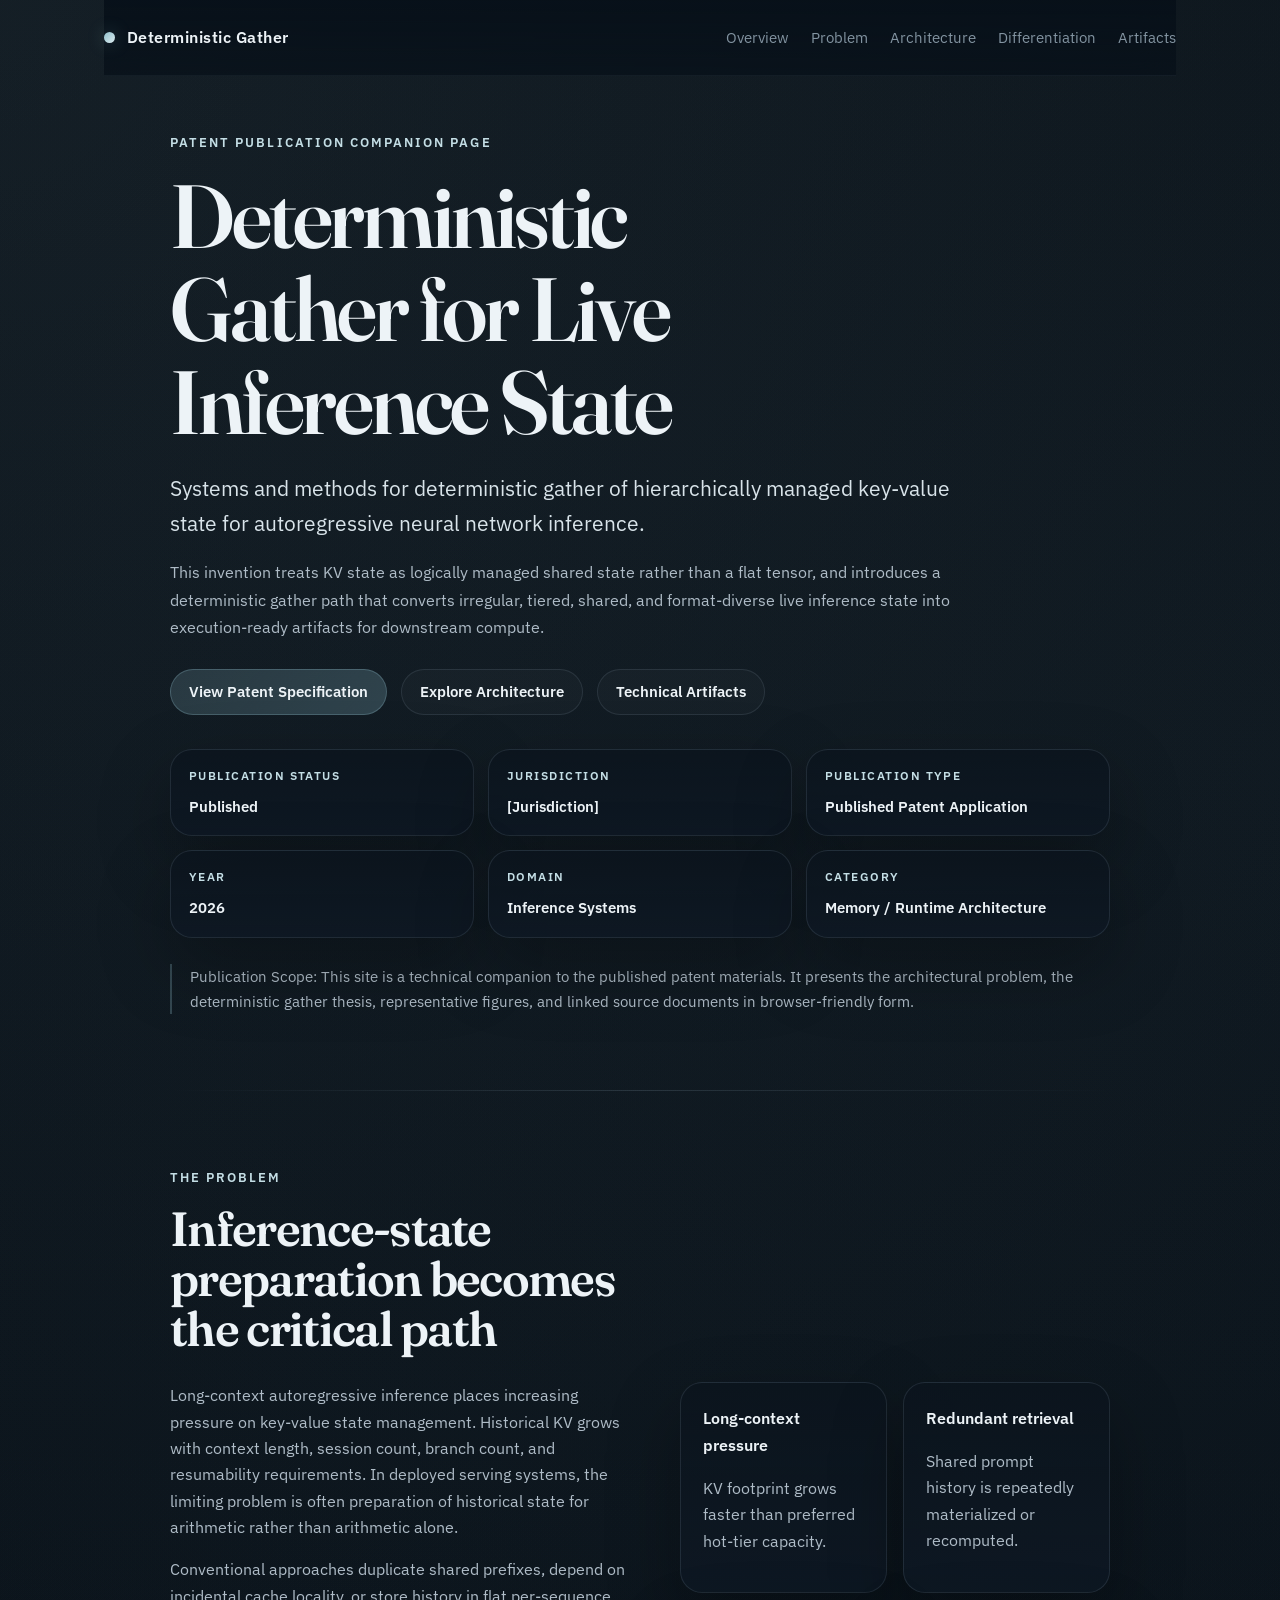
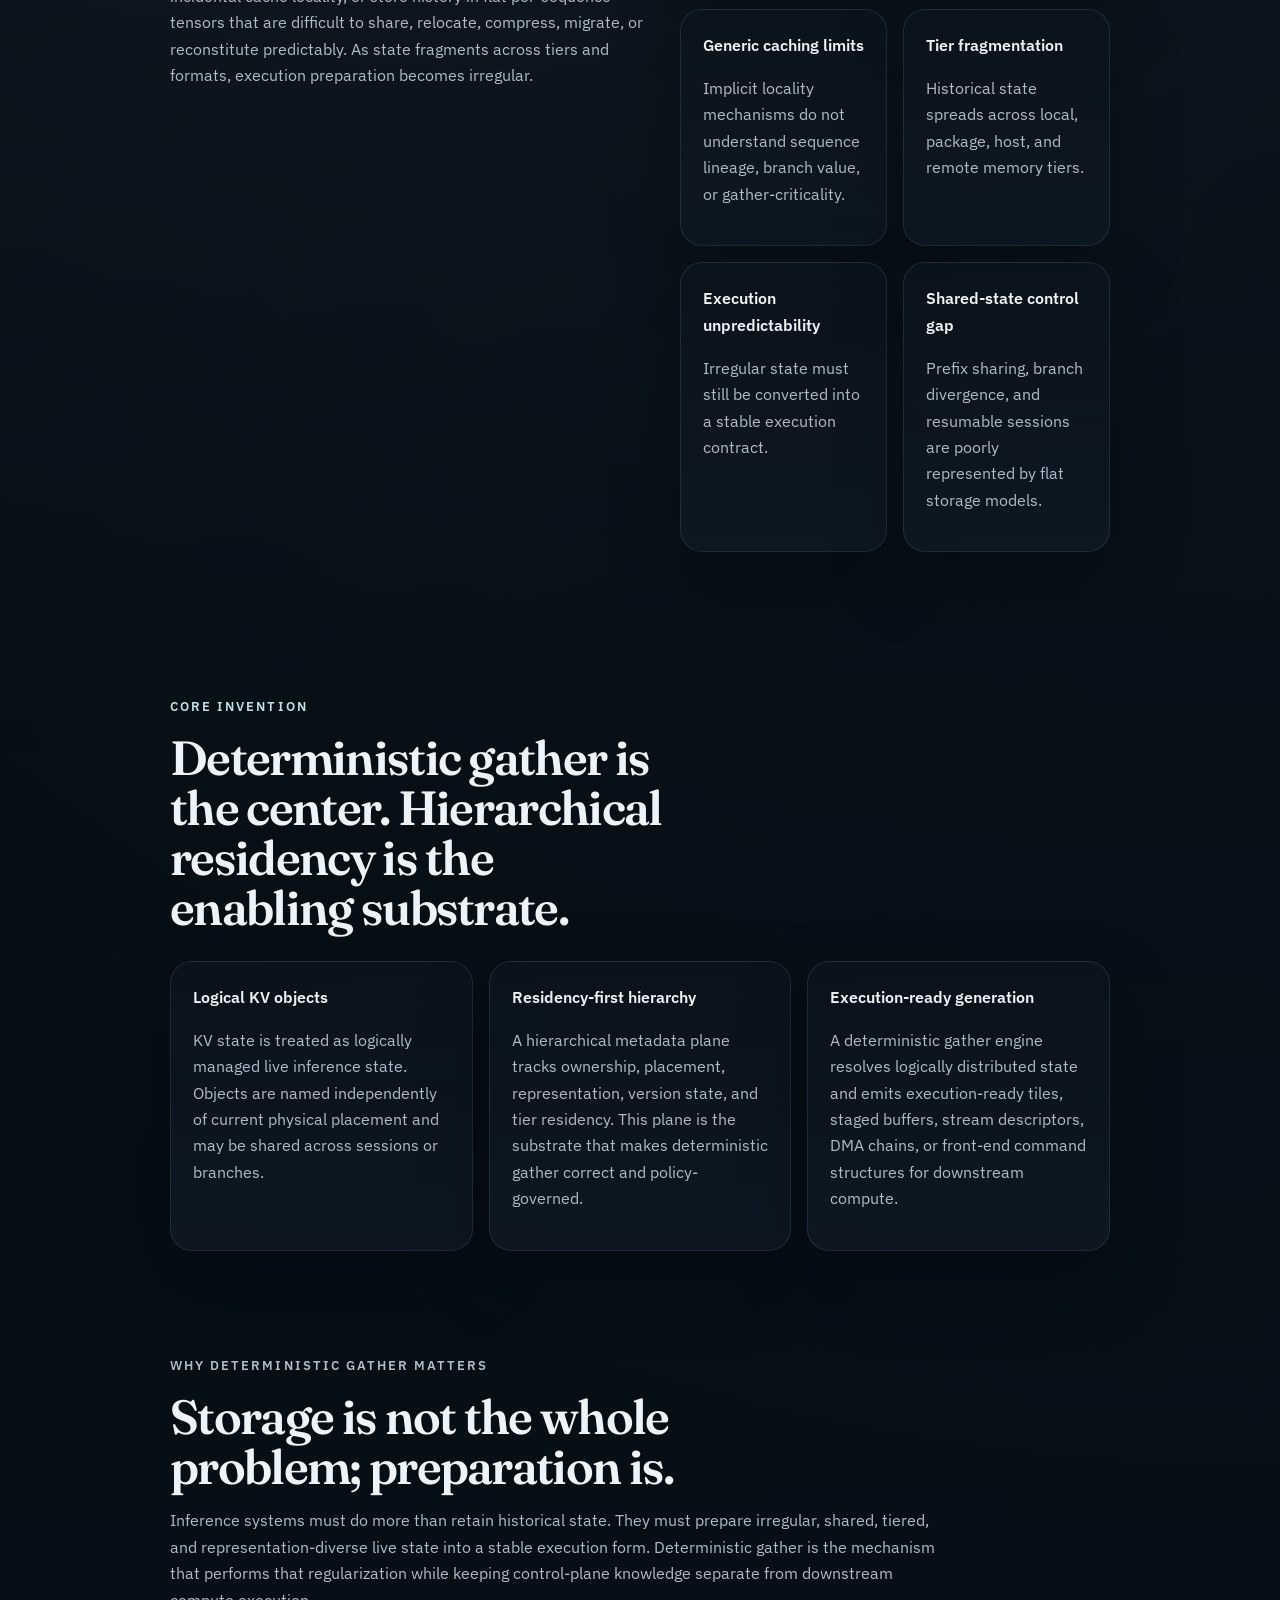
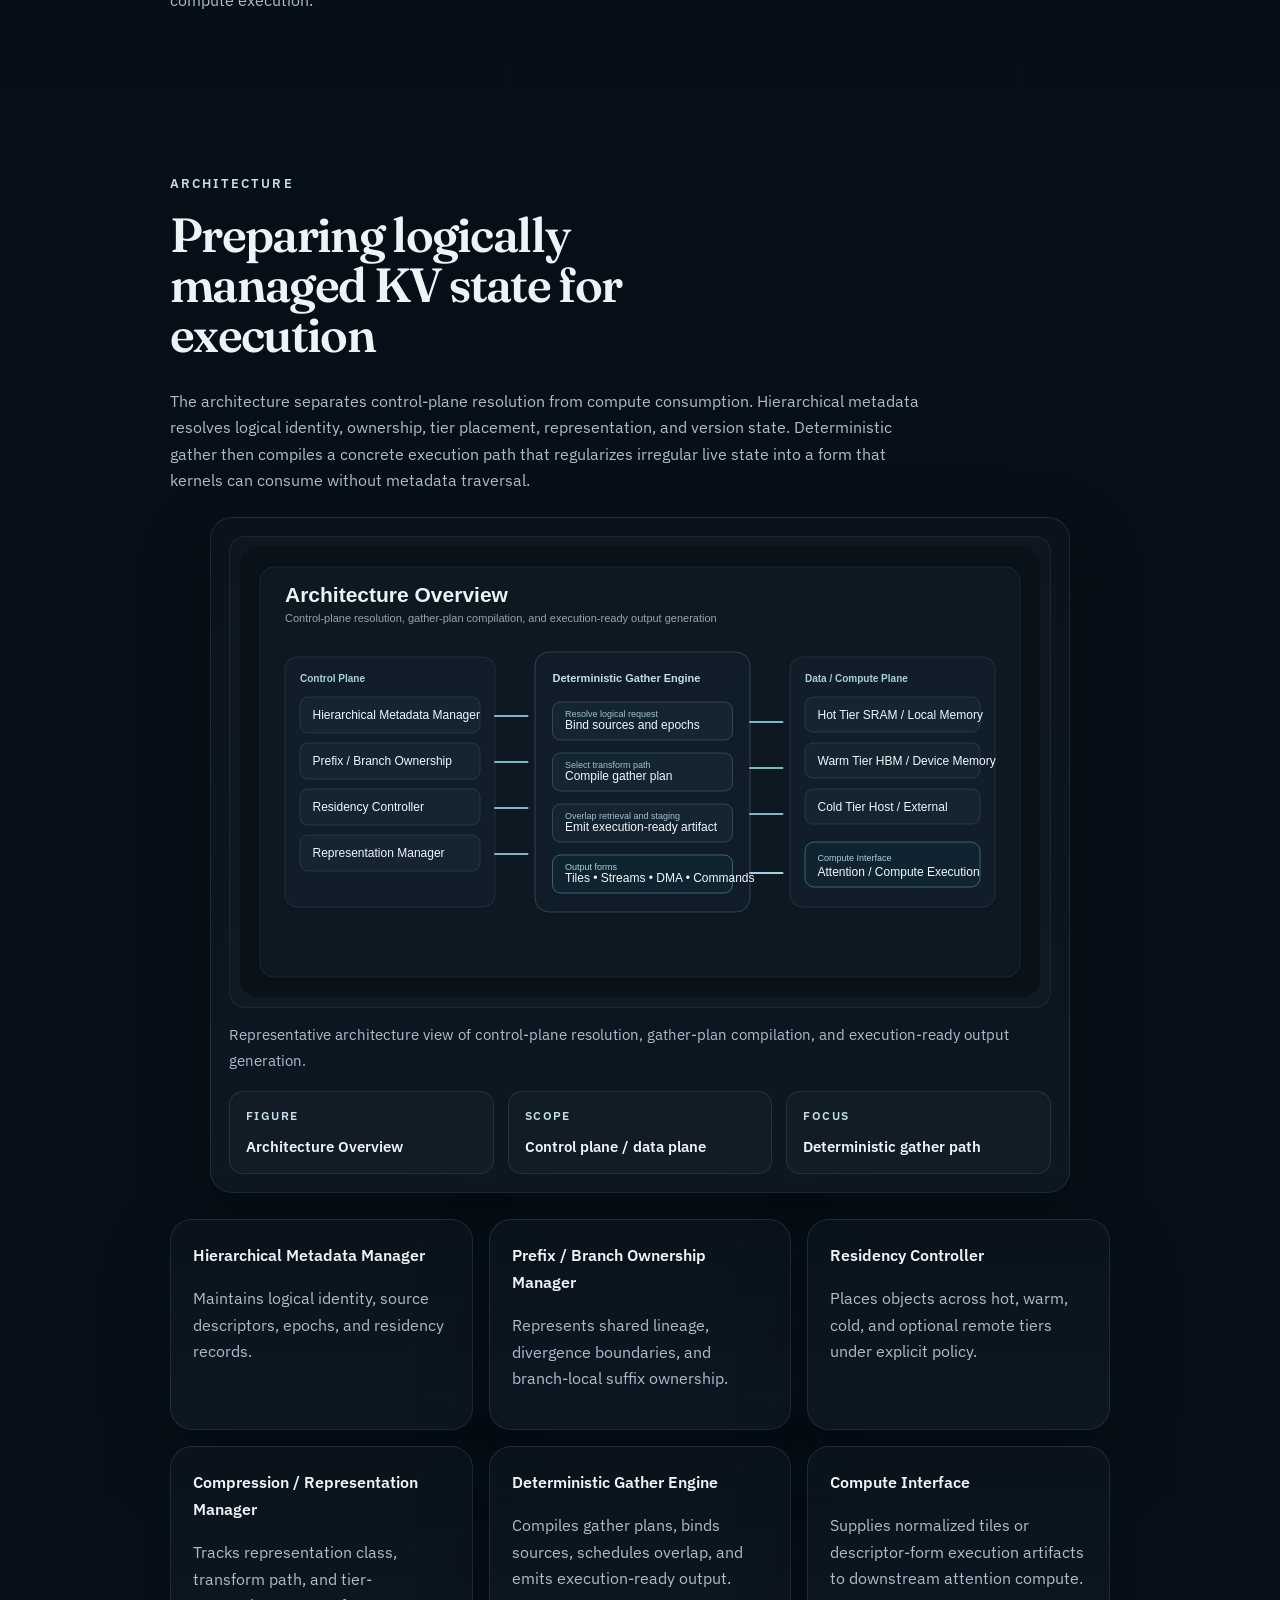
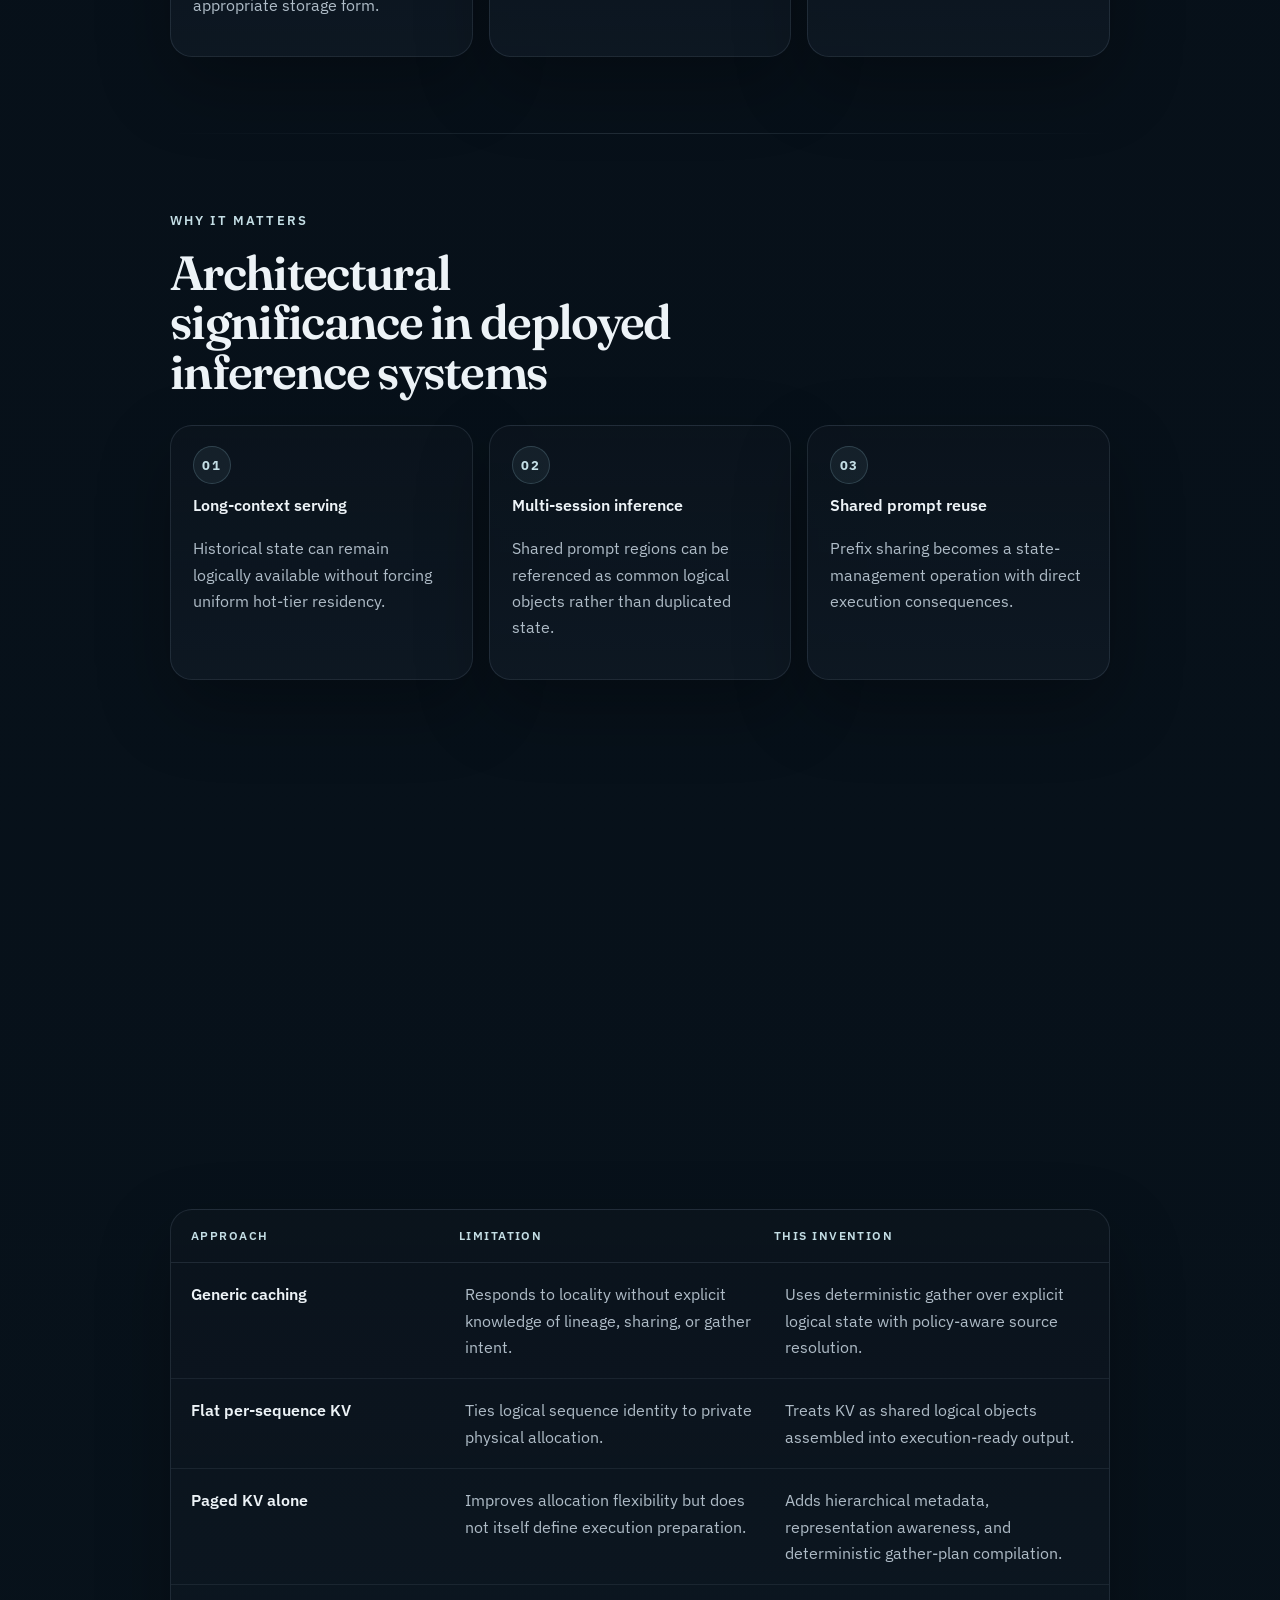
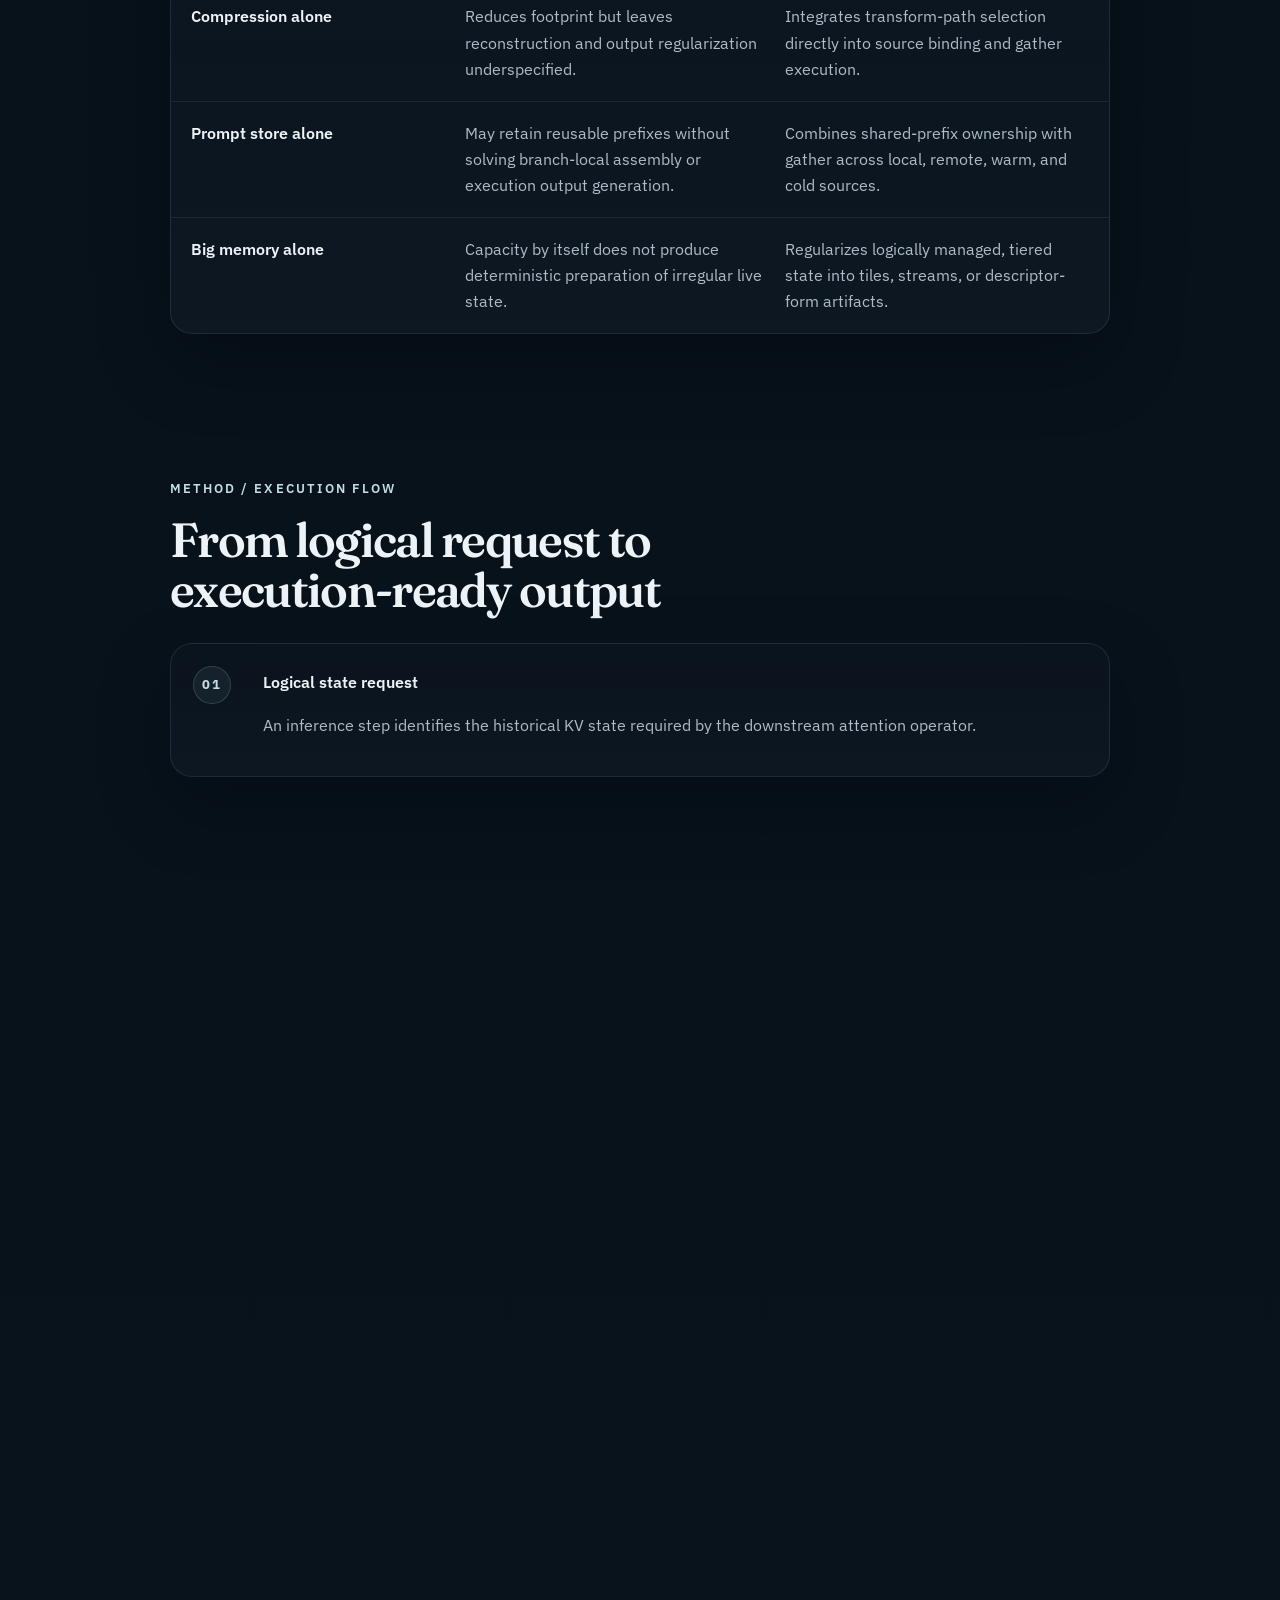
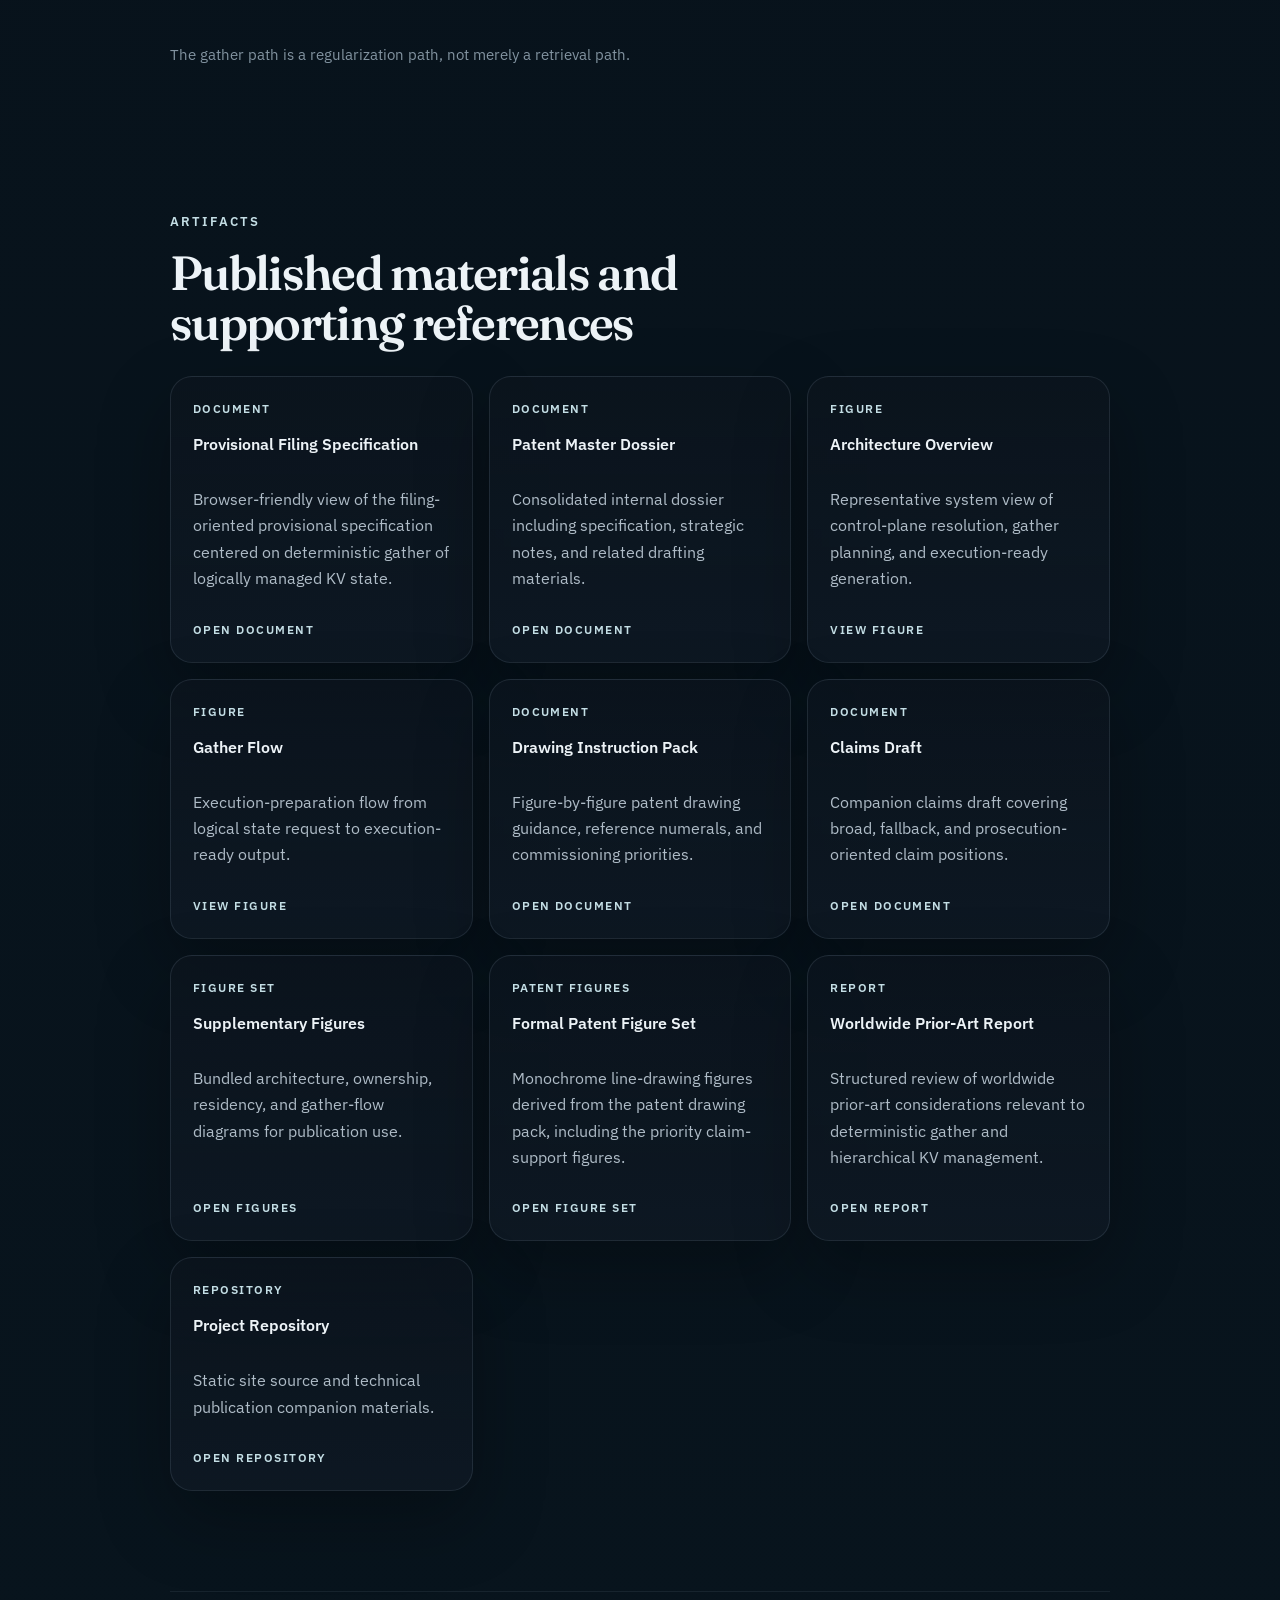
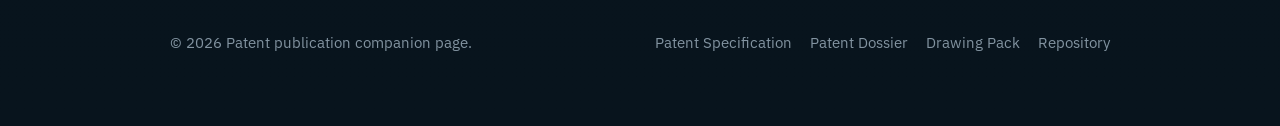
==== commit da73bf5a: "Add formal patent figure set" ====
--- a/index.html
+++ b/index.html
@@ -408,6 +408,12 @@
             <p>Bundled architecture, ownership, residency, and gather-flow diagrams for publication use.</p>
             <span class="artifact-action">Open figures</span>
           </a>
+          <a class="artifact-card" href="./assets/patent-figures/index.html" target="_blank" rel="noopener">
+            <span class="artifact-type">Patent Figures</span>
+            <h3>Formal Patent Figure Set</h3>
+            <p>Monochrome line-drawing figures derived from the patent drawing pack, including the priority claim-support figures.</p>
+            <span class="artifact-action">Open figure set</span>
+          </a>
           <a class="artifact-card" href="./worldwide_prior_art_report.html" target="_blank" rel="noopener">
             <span class="artifact-type">Report</span>
             <h3>Worldwide Prior-Art Report</h3>
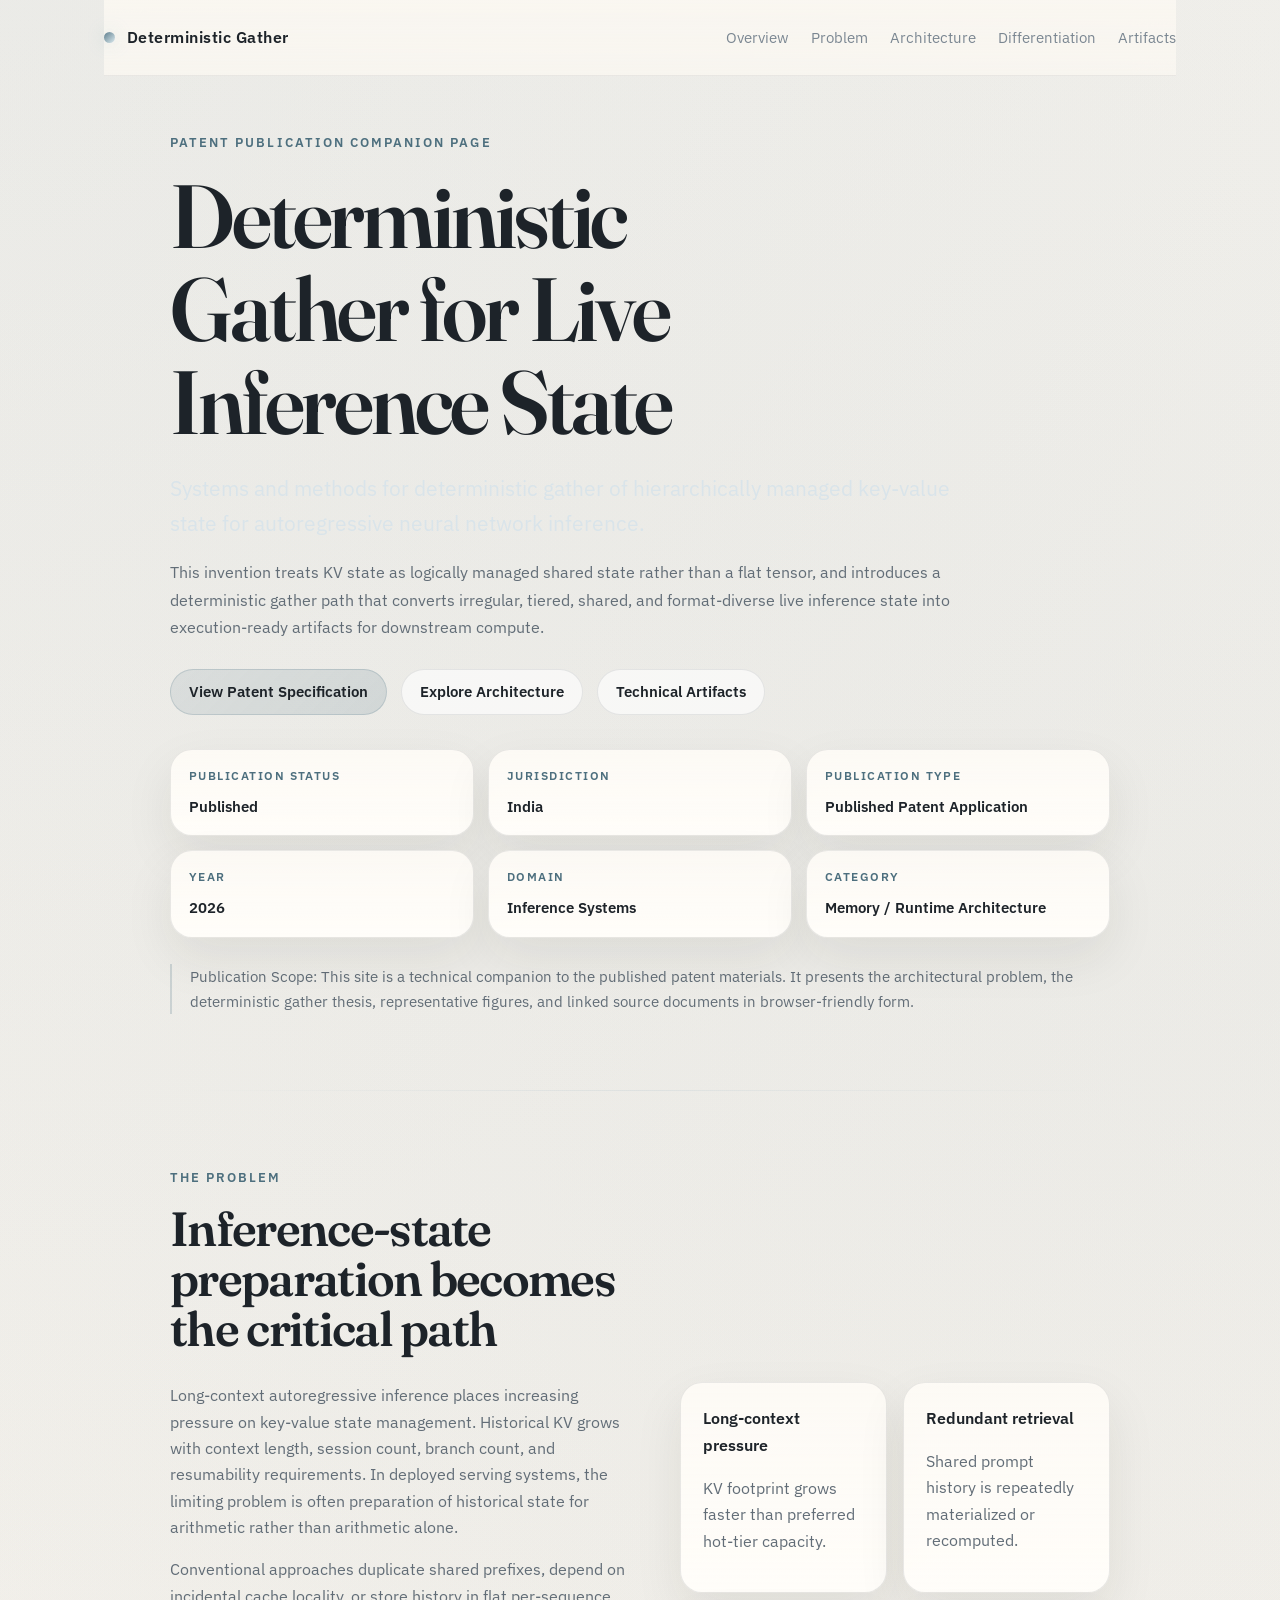
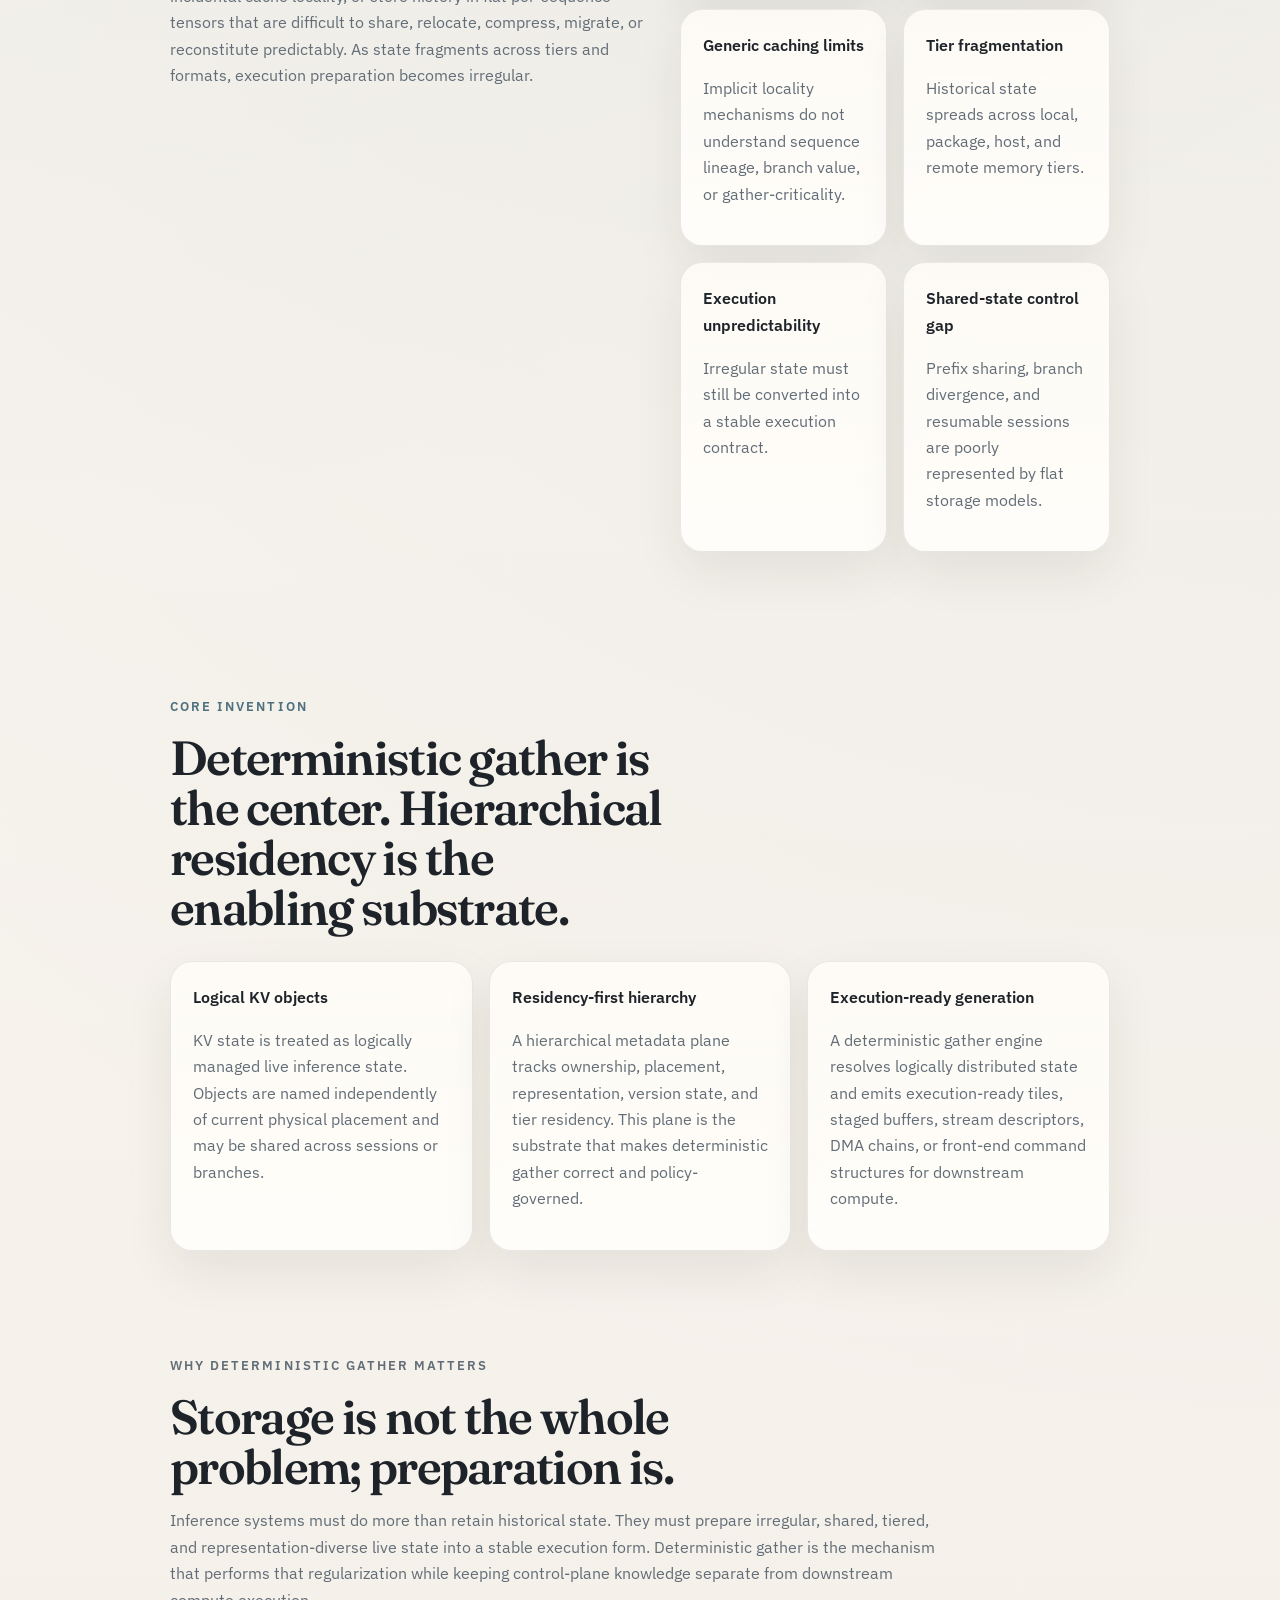
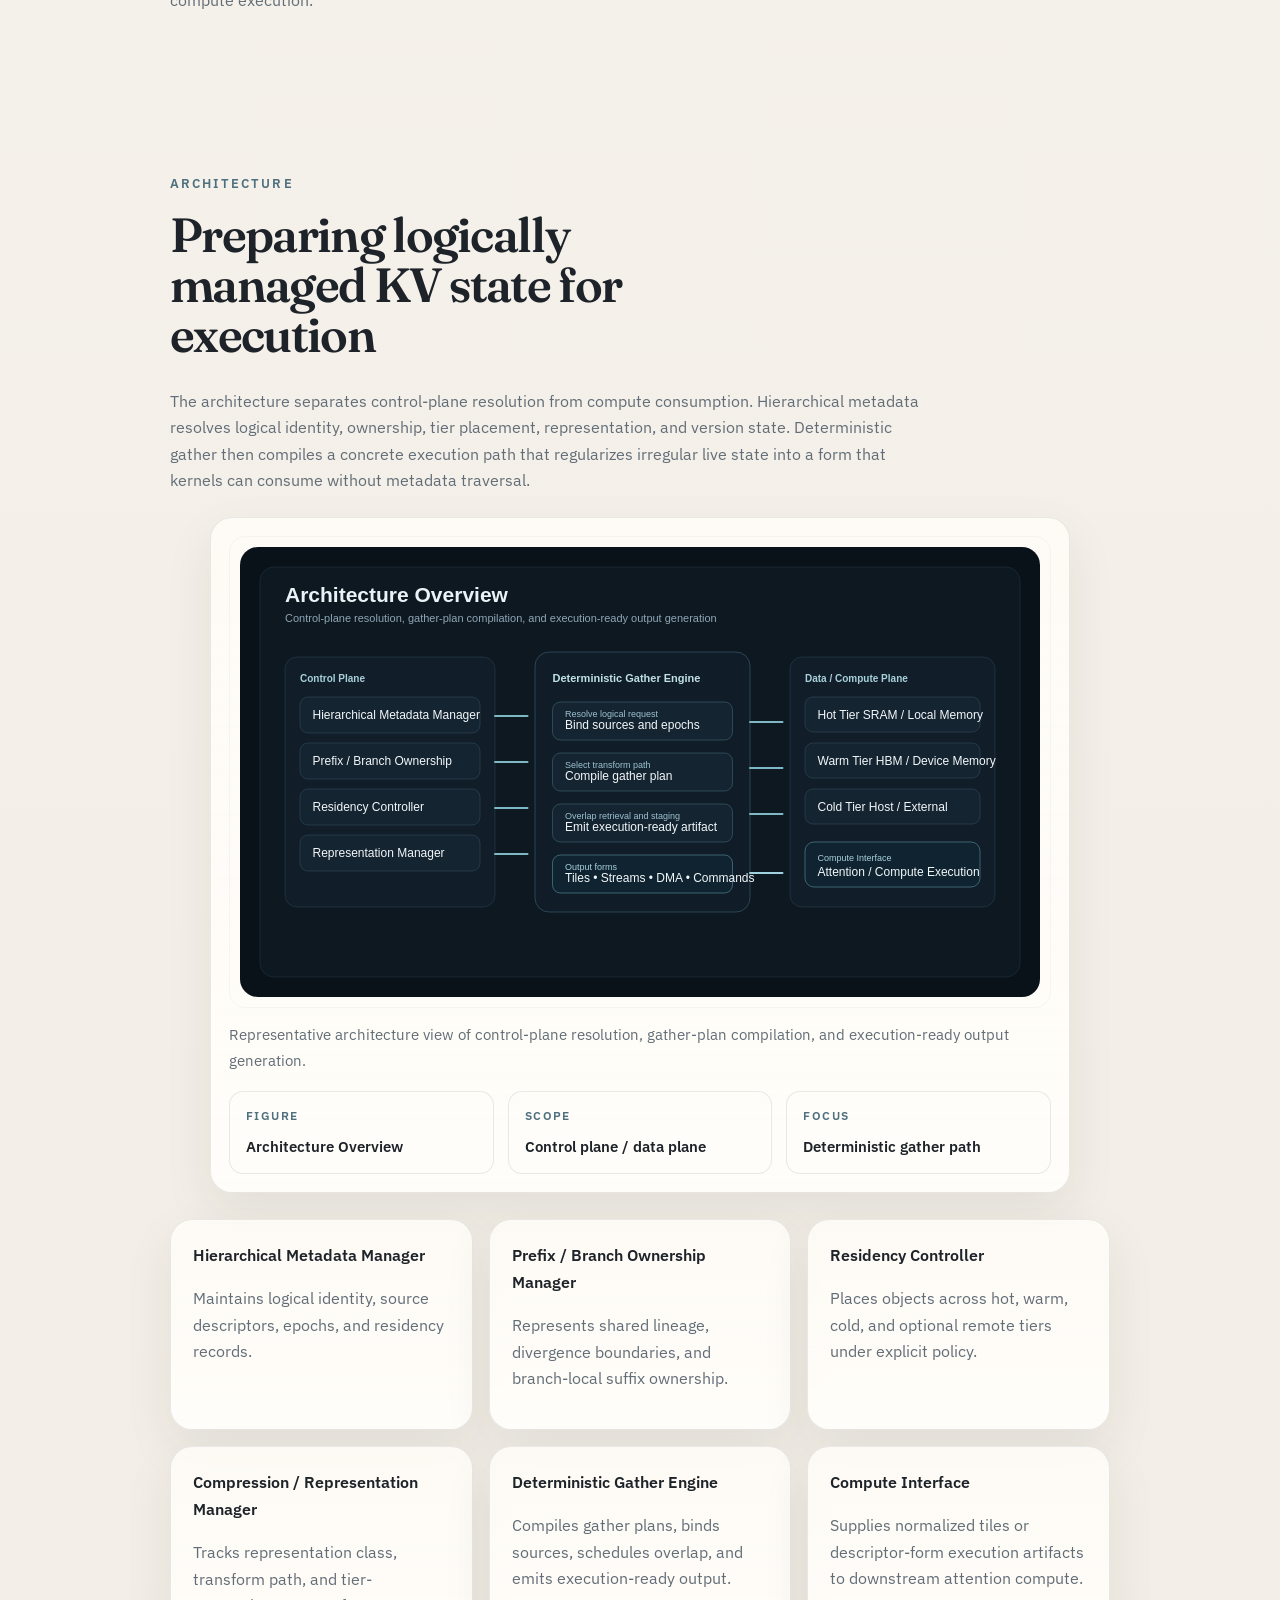
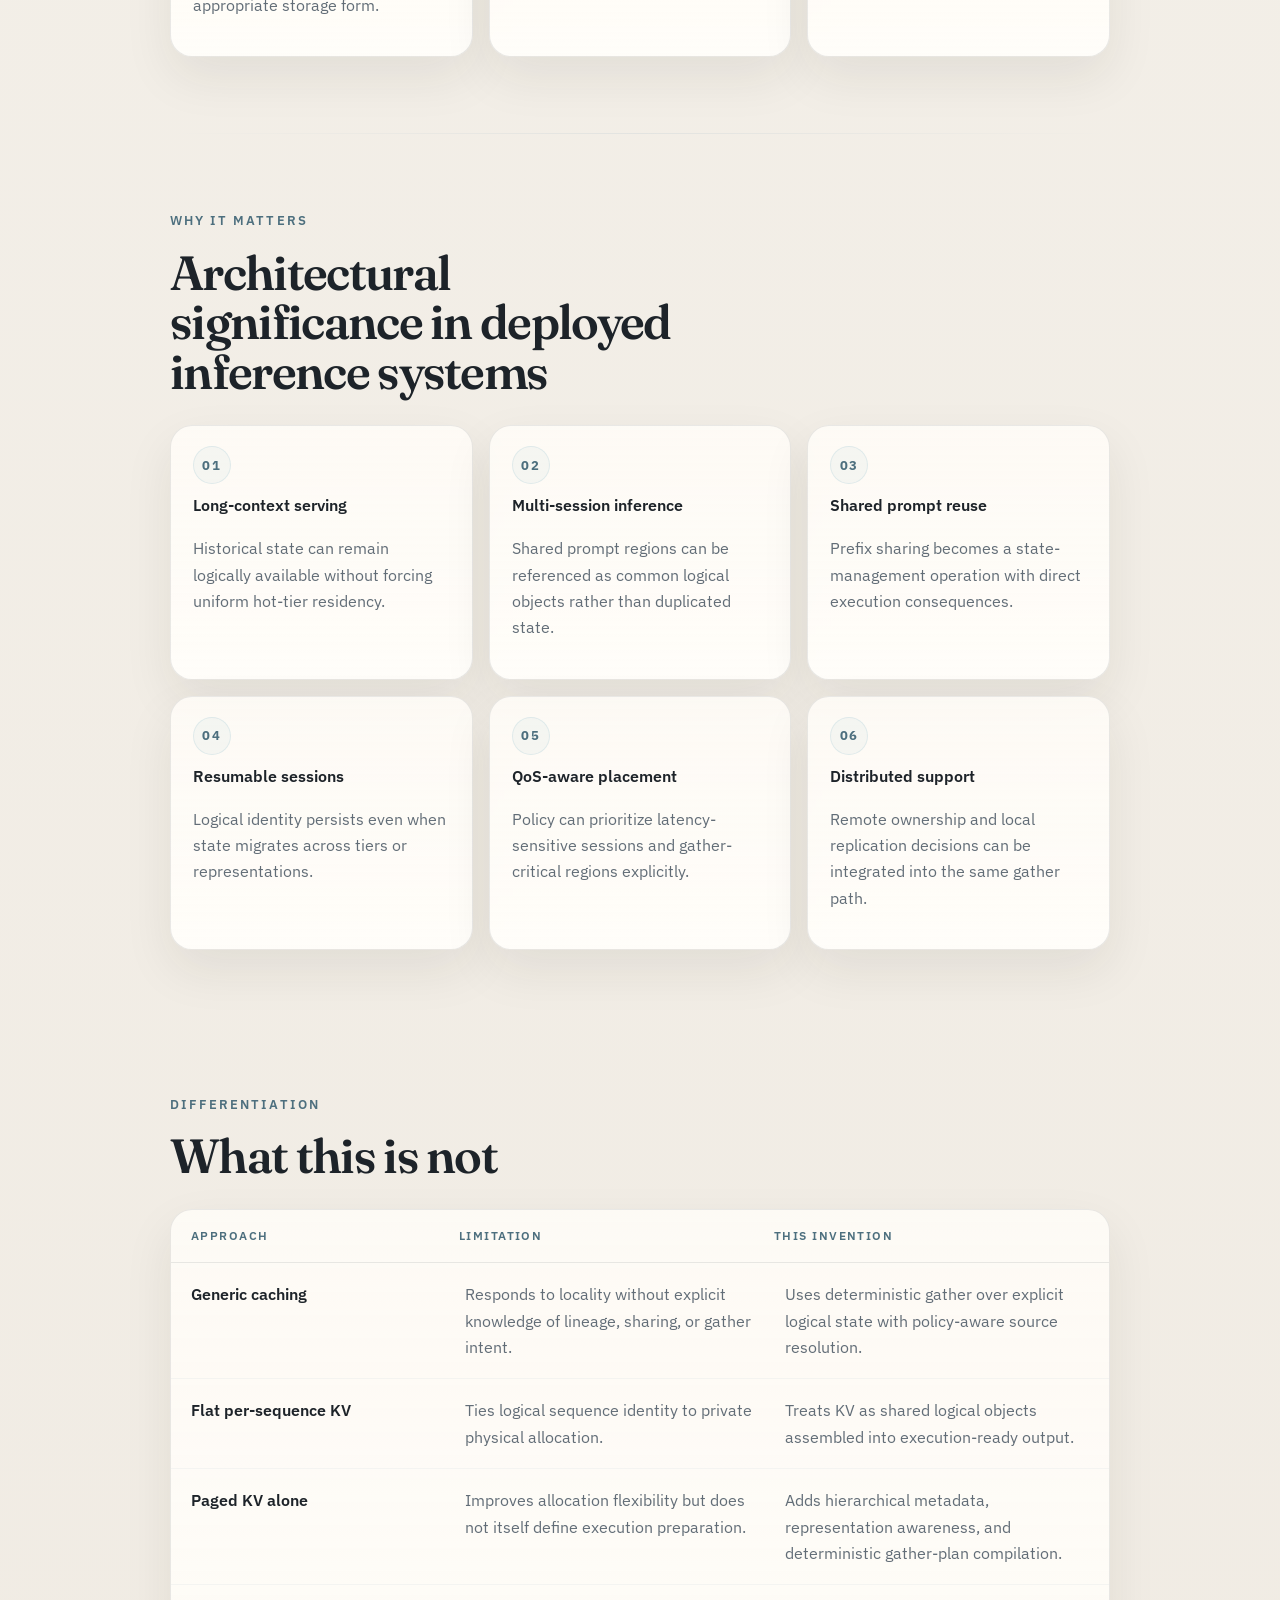
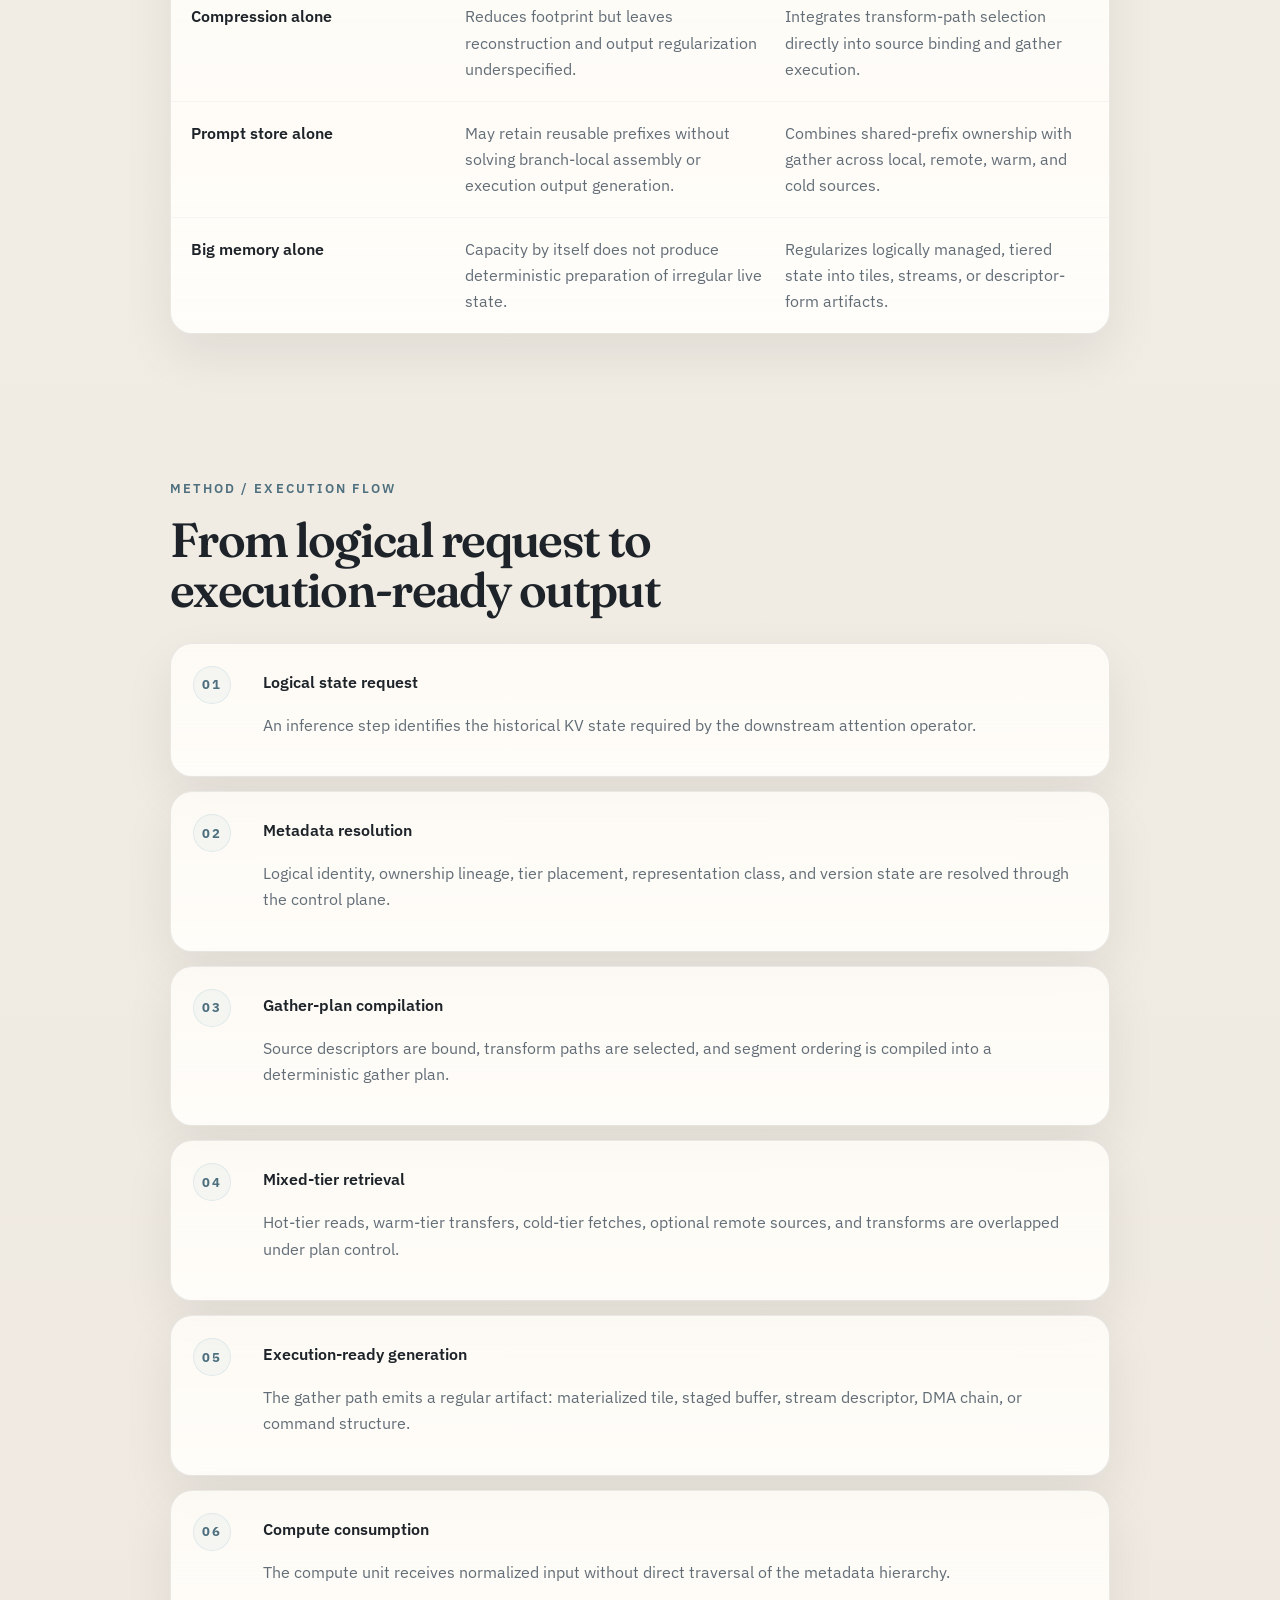
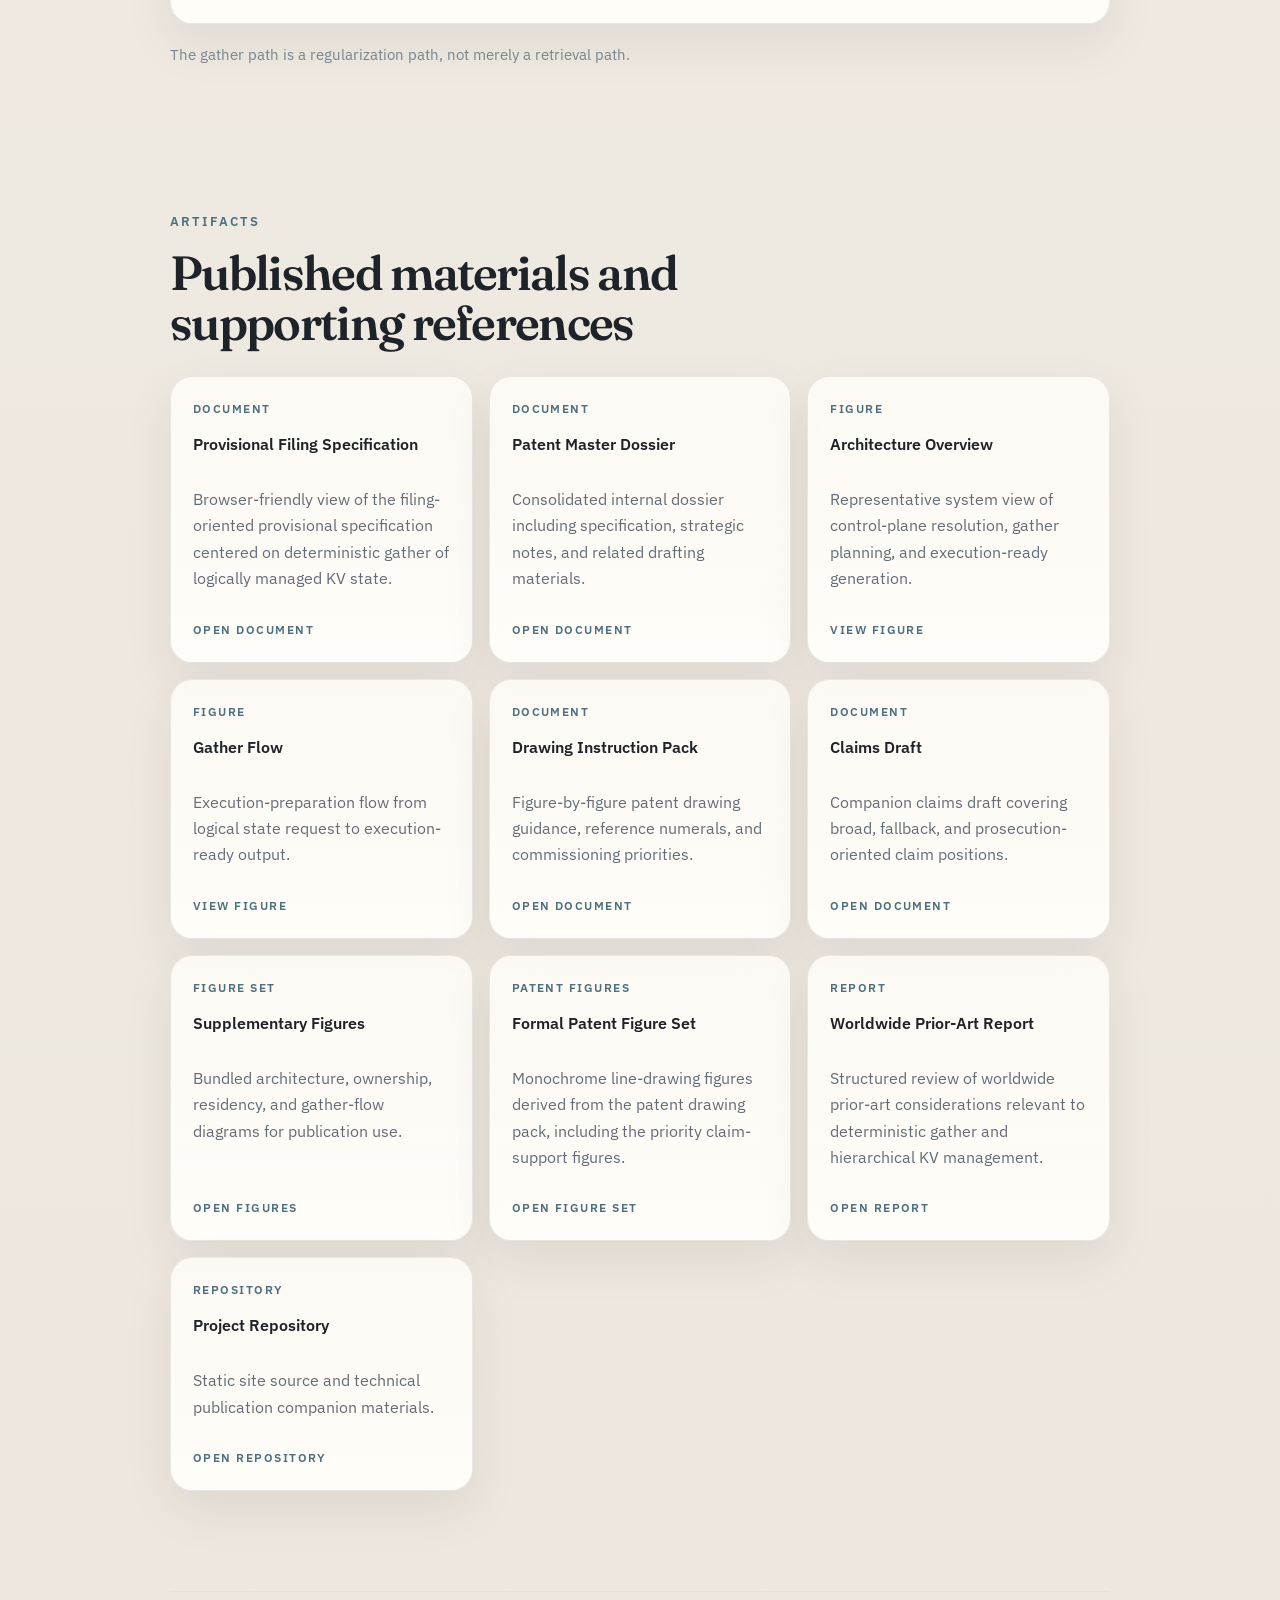
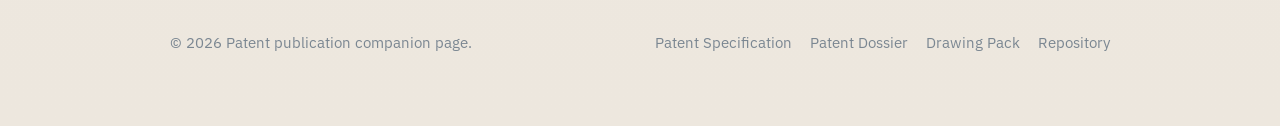
==== commit ab85a9c8: "Set jurisdiction metadata to India" ====
--- a/index.html
+++ b/index.html
@@ -63,7 +63,7 @@
           </div>
           <div class="metadata-item">
             <span>Jurisdiction</span>
-            <strong>[Jurisdiction]</strong>
+            <strong>India</strong>
           </div>
           <div class="metadata-item">
             <span>Publication Type</span>
--- a/styles.css
+++ b/styles.css
@@ -1,17 +1,17 @@
 :root {
-  --bg: #071019;
-  --bg-top: #040a10;
-  --surface: rgba(11, 20, 29, 0.82);
-  --surface-strong: rgba(14, 24, 35, 0.94);
-  --surface-soft: rgba(255, 255, 255, 0.02);
-  --text: #edf3f7;
-  --text-muted: #afbcc7;
-  --text-soft: #8293a0;
-  --line: rgba(154, 178, 194, 0.14);
-  --line-strong: rgba(154, 178, 194, 0.24);
-  --accent: #90bfcb;
-  --accent-soft: #c4dee5;
-  --shadow: 0 28px 72px rgba(0, 0, 0, 0.28);
+  --bg: #f3efe8;
+  --bg-top: #faf7f1;
+  --surface: rgba(255, 252, 247, 0.86);
+  --surface-strong: rgba(255, 253, 249, 0.98);
+  --surface-soft: rgba(41, 52, 63, 0.025);
+  --text: #1d2329;
+  --text-muted: #626d77;
+  --text-soft: #7b8792;
+  --line: rgba(45, 55, 66, 0.10);
+  --line-strong: rgba(45, 55, 66, 0.18);
+  --accent: #5d7d8d;
+  --accent-soft: #4d6f7e;
+  --shadow: 0 20px 50px rgba(42, 34, 26, 0.08);
   --radius: 22px;
   --radius-sm: 16px;
   --max-width: 1120px;
@@ -34,9 +34,9 @@
   min-width: 320px;
   color: var(--text);
   background:
-    radial-gradient(circle at 0% 0%, rgba(121, 155, 170, 0.12), transparent 24%),
-    radial-gradient(circle at 100% 8%, rgba(93, 126, 143, 0.08), transparent 26%),
-    linear-gradient(180deg, var(--bg-top) 0%, var(--bg) 44%, #08141d 100%);
+    radial-gradient(circle at 0% 0%, rgba(123, 145, 159, 0.10), transparent 22%),
+    radial-gradient(circle at 100% 10%, rgba(110, 132, 148, 0.07), transparent 24%),
+    linear-gradient(180deg, var(--bg-top) 0%, var(--bg) 44%, #ede7de 100%);
   font-family: "IBM Plex Sans", system-ui, -apple-system, BlinkMacSystemFont, "Segoe UI", sans-serif;
   line-height: 1.65;
 }
@@ -72,9 +72,9 @@
   gap: 24px;
   min-height: var(--nav-height);
   padding: 14px 0;
-  background: linear-gradient(180deg, rgba(7, 16, 25, 0.92), rgba(7, 16, 25, 0.72));
+  background: linear-gradient(180deg, rgba(250, 247, 241, 0.92), rgba(250, 247, 241, 0.82));
   backdrop-filter: blur(18px);
-  border-bottom: 1px solid rgba(154, 178, 194, 0.08);
+  border-bottom: 1px solid rgba(45, 55, 66, 0.08);
 }
 
 .brand {
@@ -209,13 +209,13 @@
 }
 
 .button-primary {
-  background: linear-gradient(135deg, rgba(144, 191, 203, 0.18), rgba(126, 172, 186, 0.28));
-  border-color: rgba(144, 191, 203, 0.28);
+  background: linear-gradient(135deg, rgba(93, 125, 141, 0.12), rgba(93, 125, 141, 0.18));
+  border-color: rgba(93, 125, 141, 0.24);
   color: var(--text);
 }
 
 .button-secondary {
-  background: rgba(255, 255, 255, 0.025);
+  background: rgba(255, 255, 255, 0.62);
   border-color: var(--line);
   color: var(--text);
 }
@@ -270,7 +270,7 @@
 .scope-note {
   margin: 26px 0 0;
   padding-left: 18px;
-  border-left: 2px solid rgba(144, 191, 203, 0.28);
+  border-left: 2px solid rgba(93, 125, 141, 0.24);
   font-size: 0.96rem;
 }
 
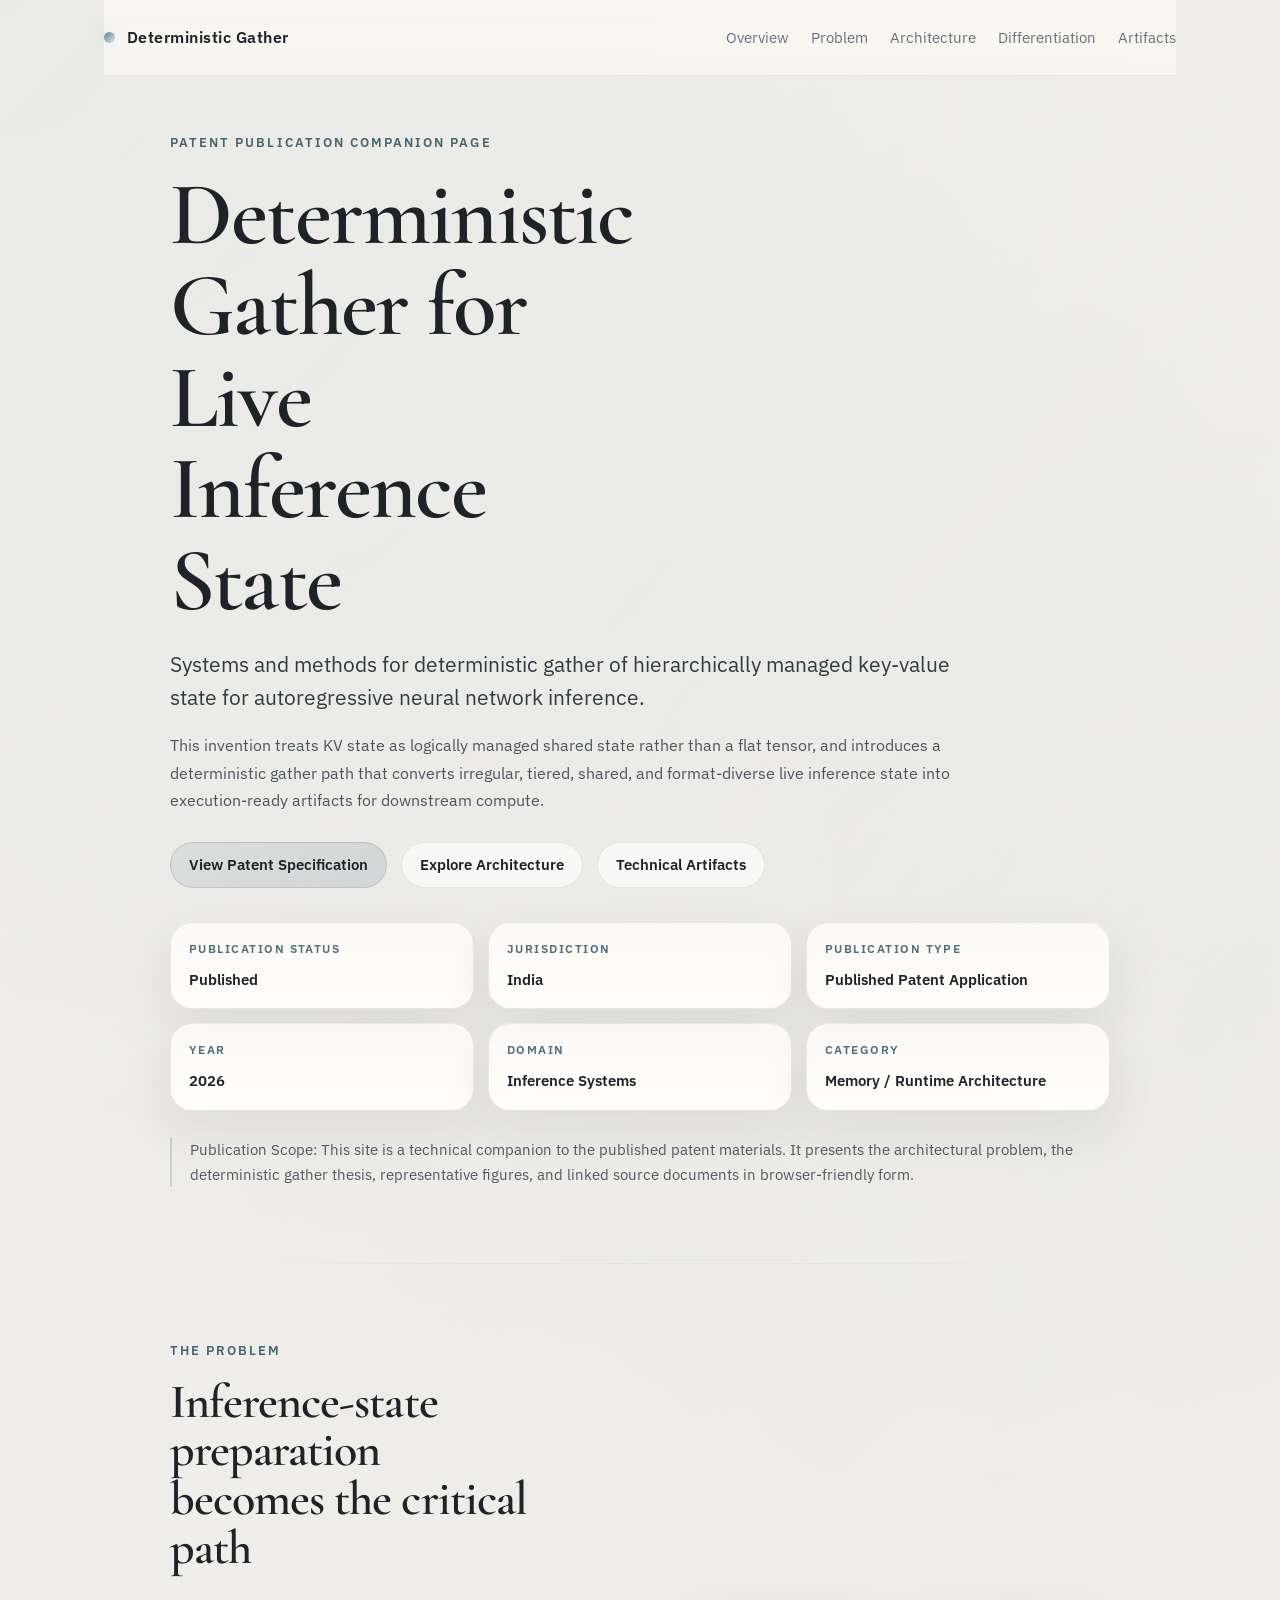
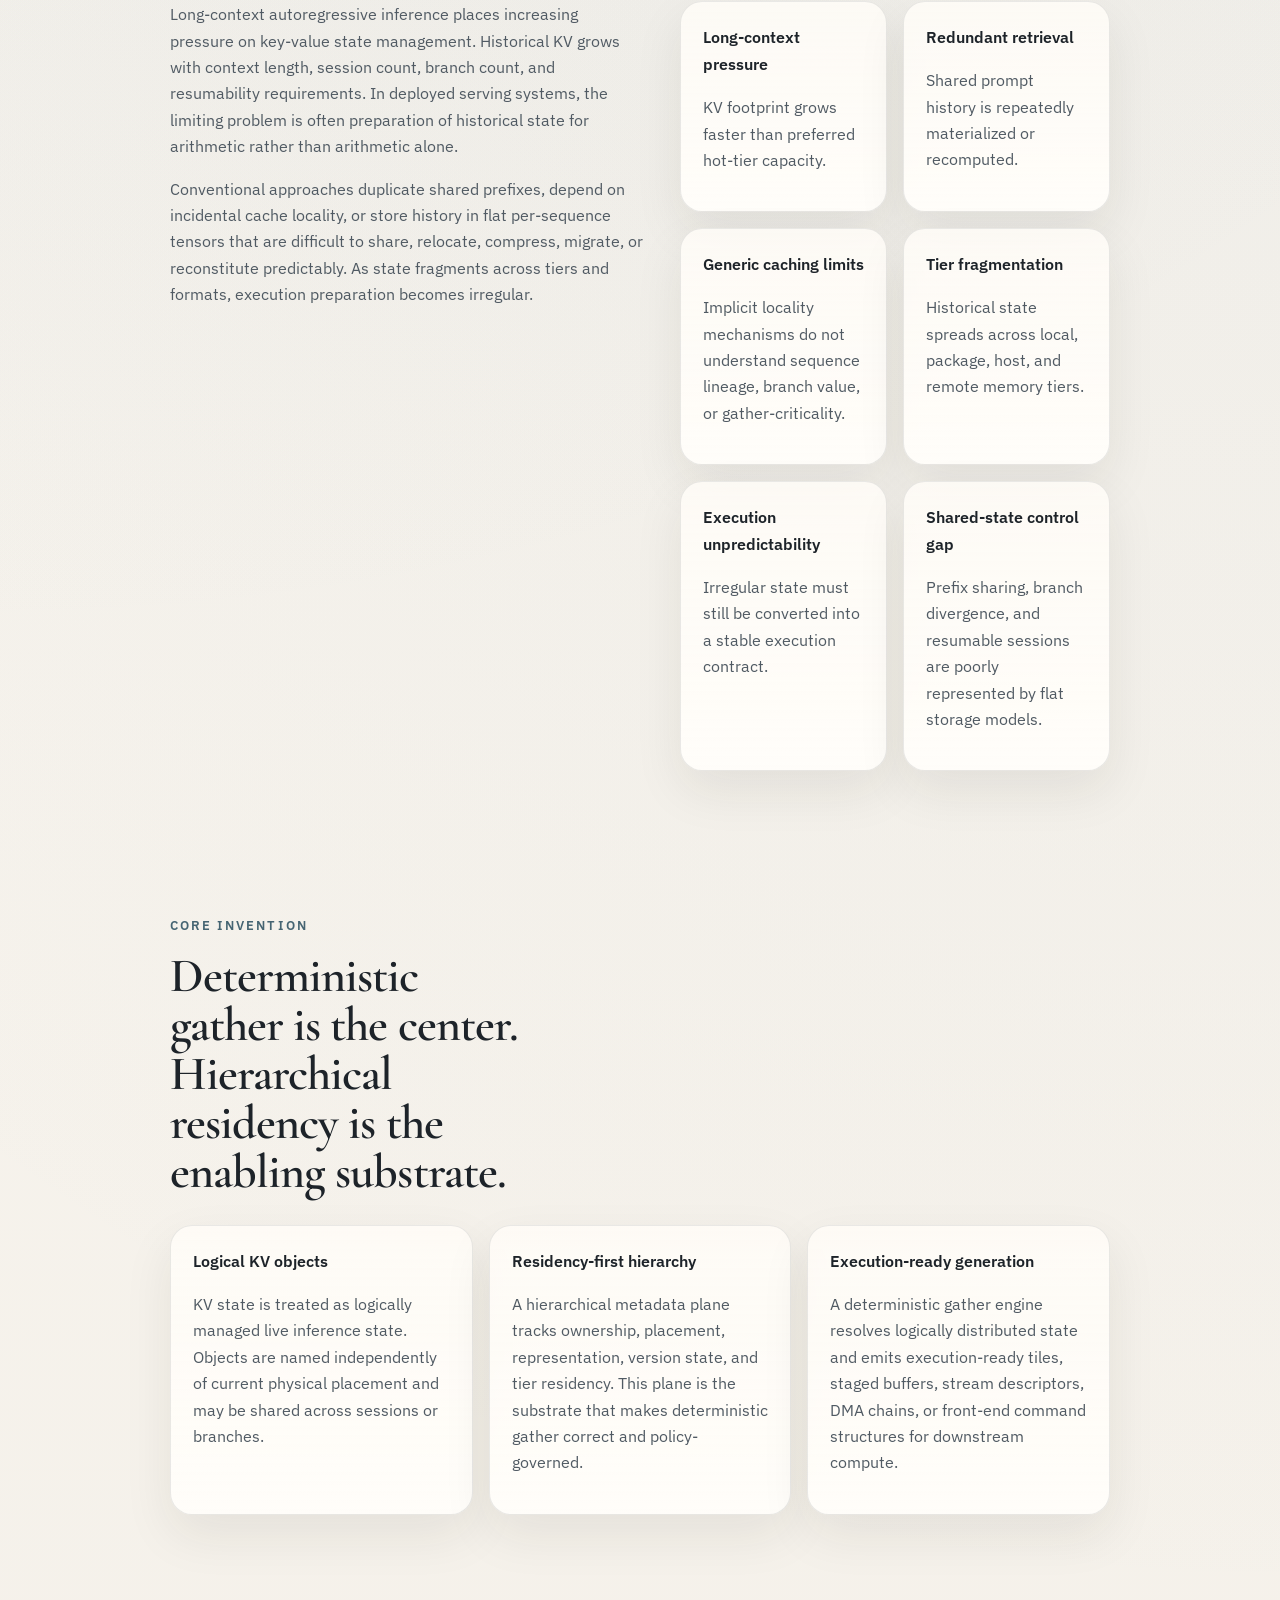
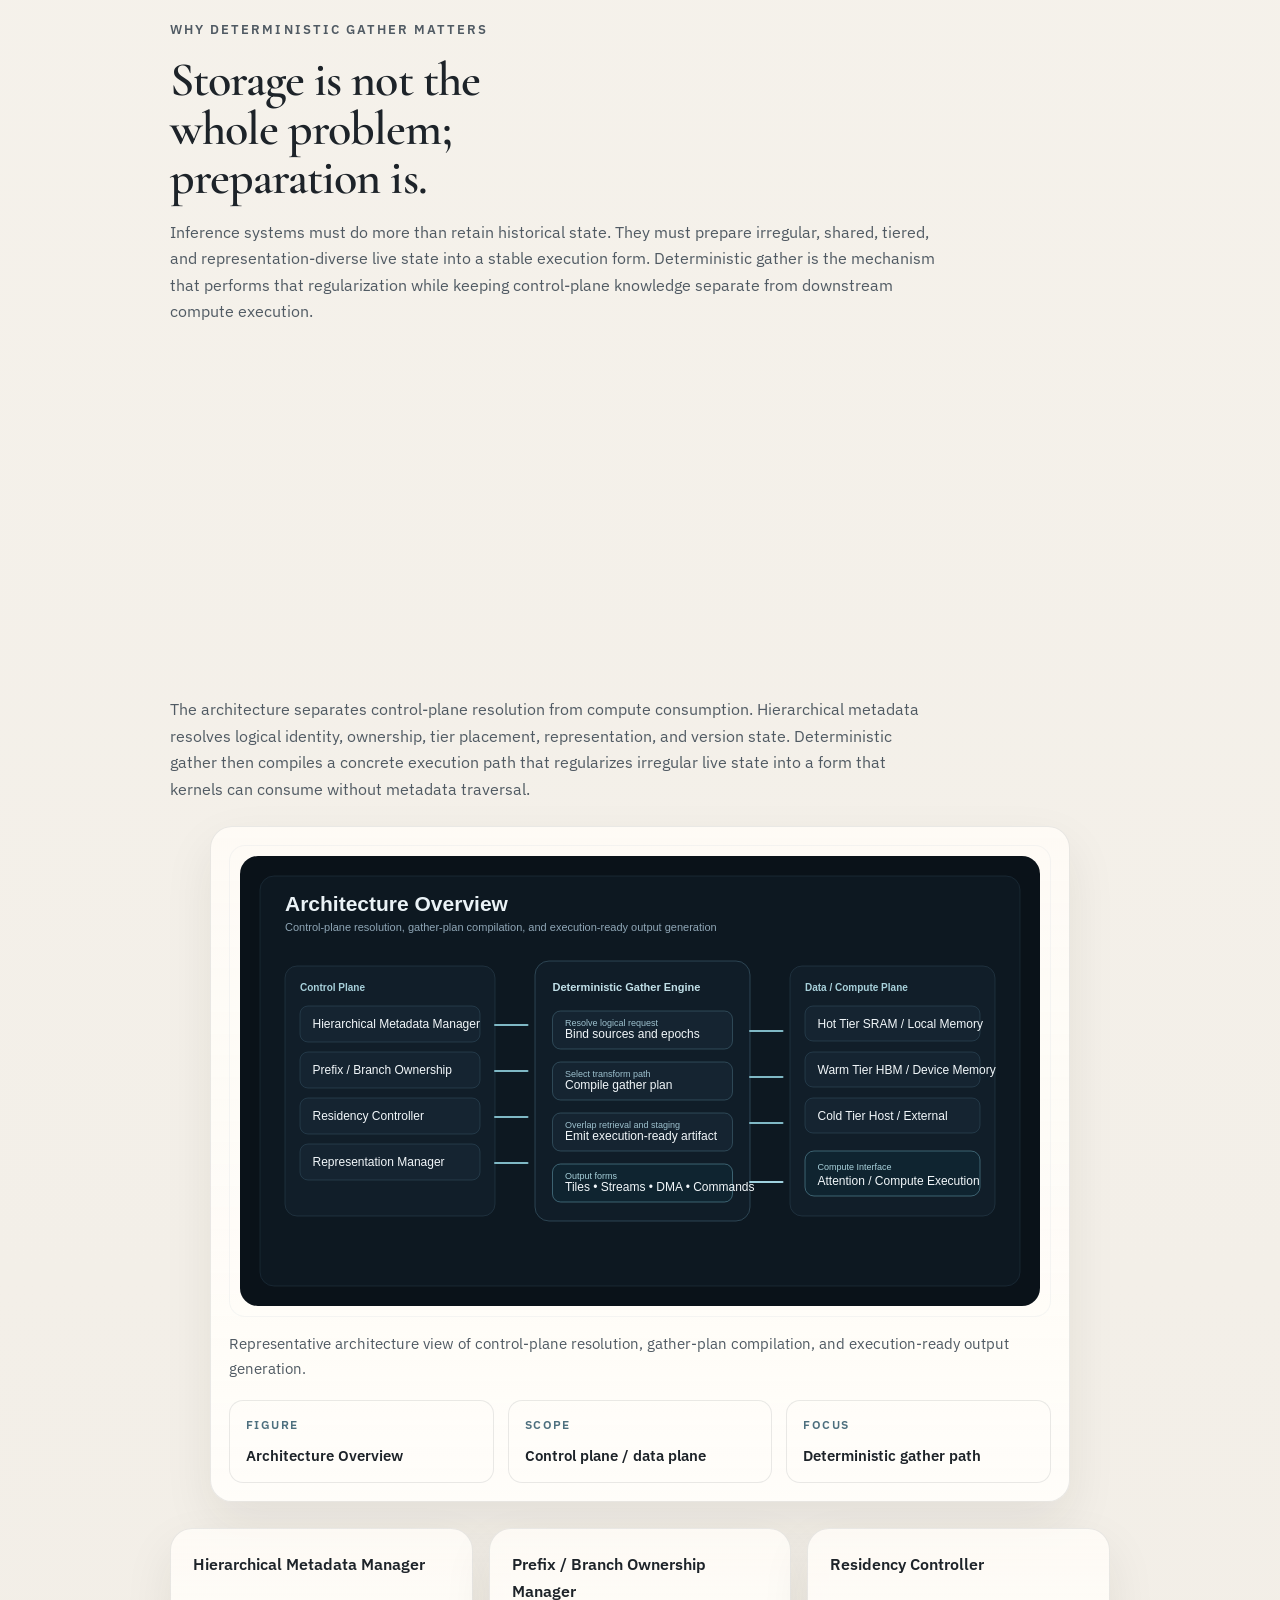
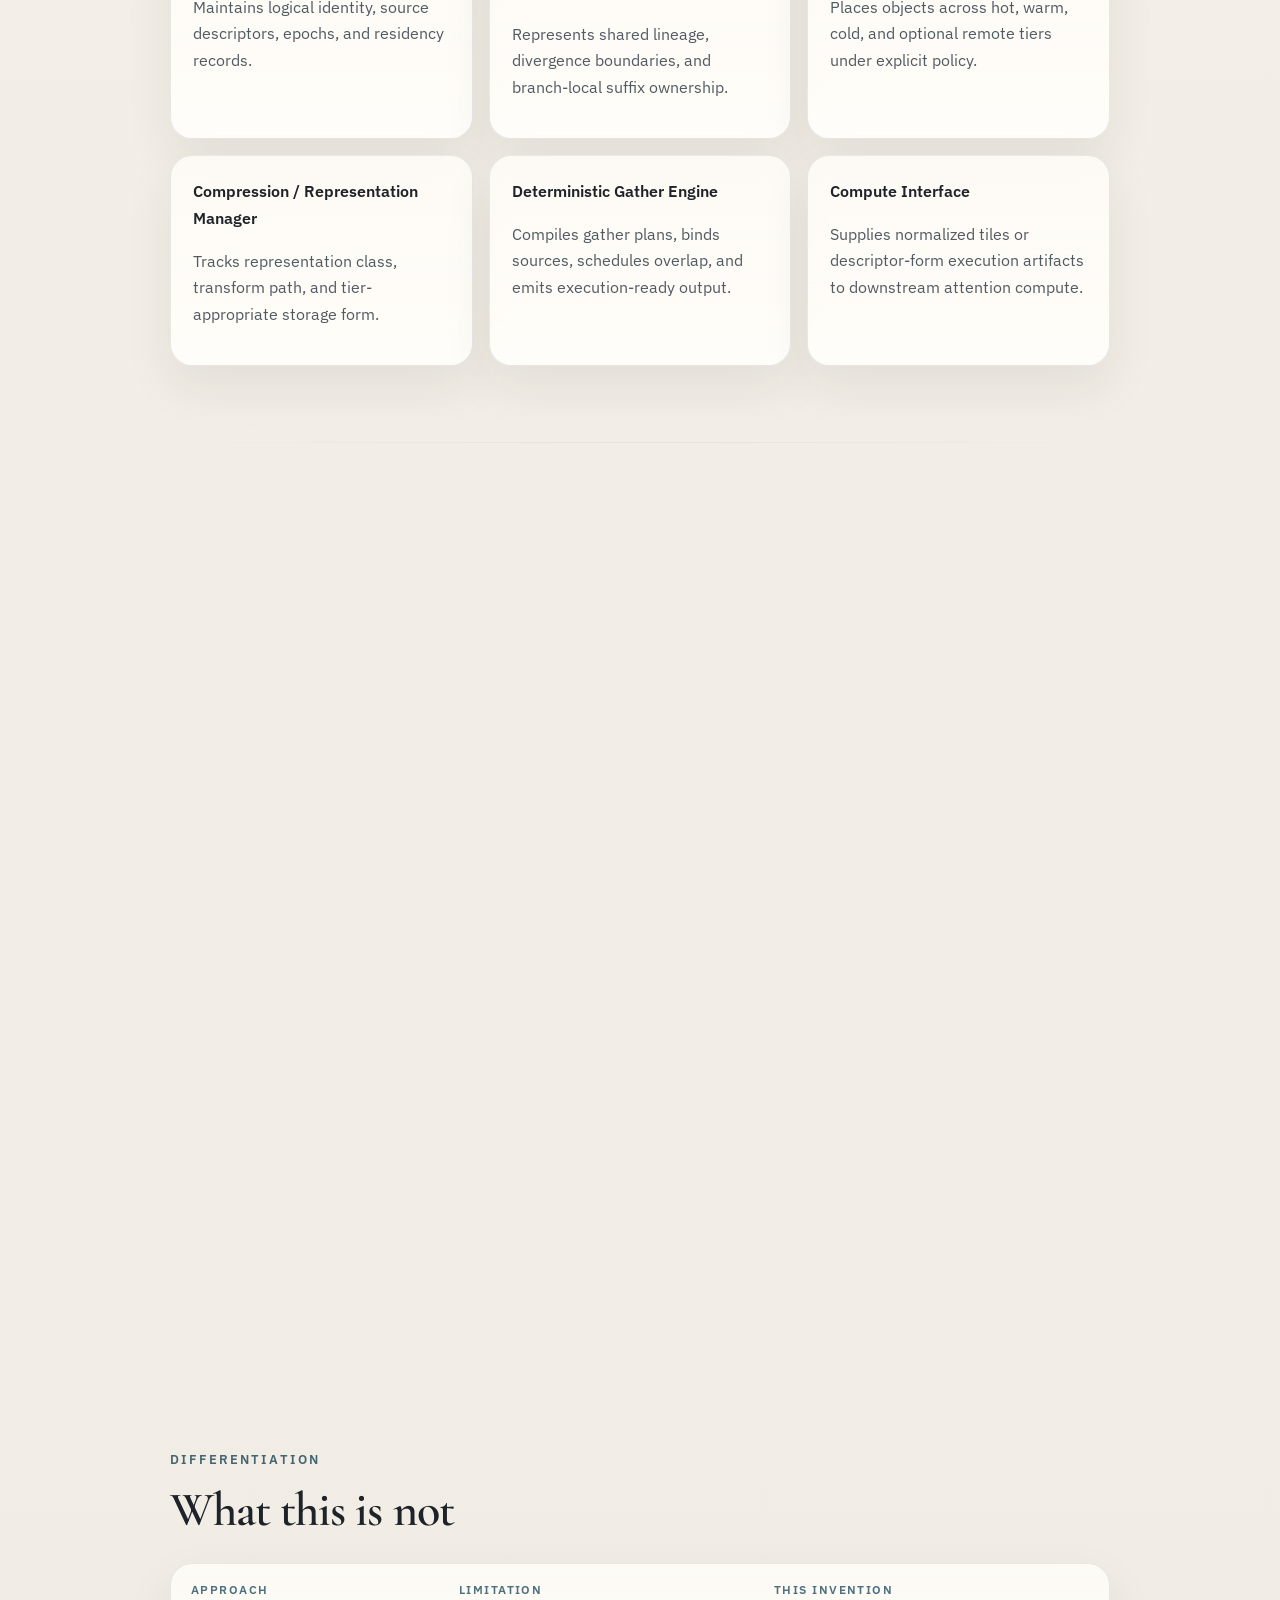
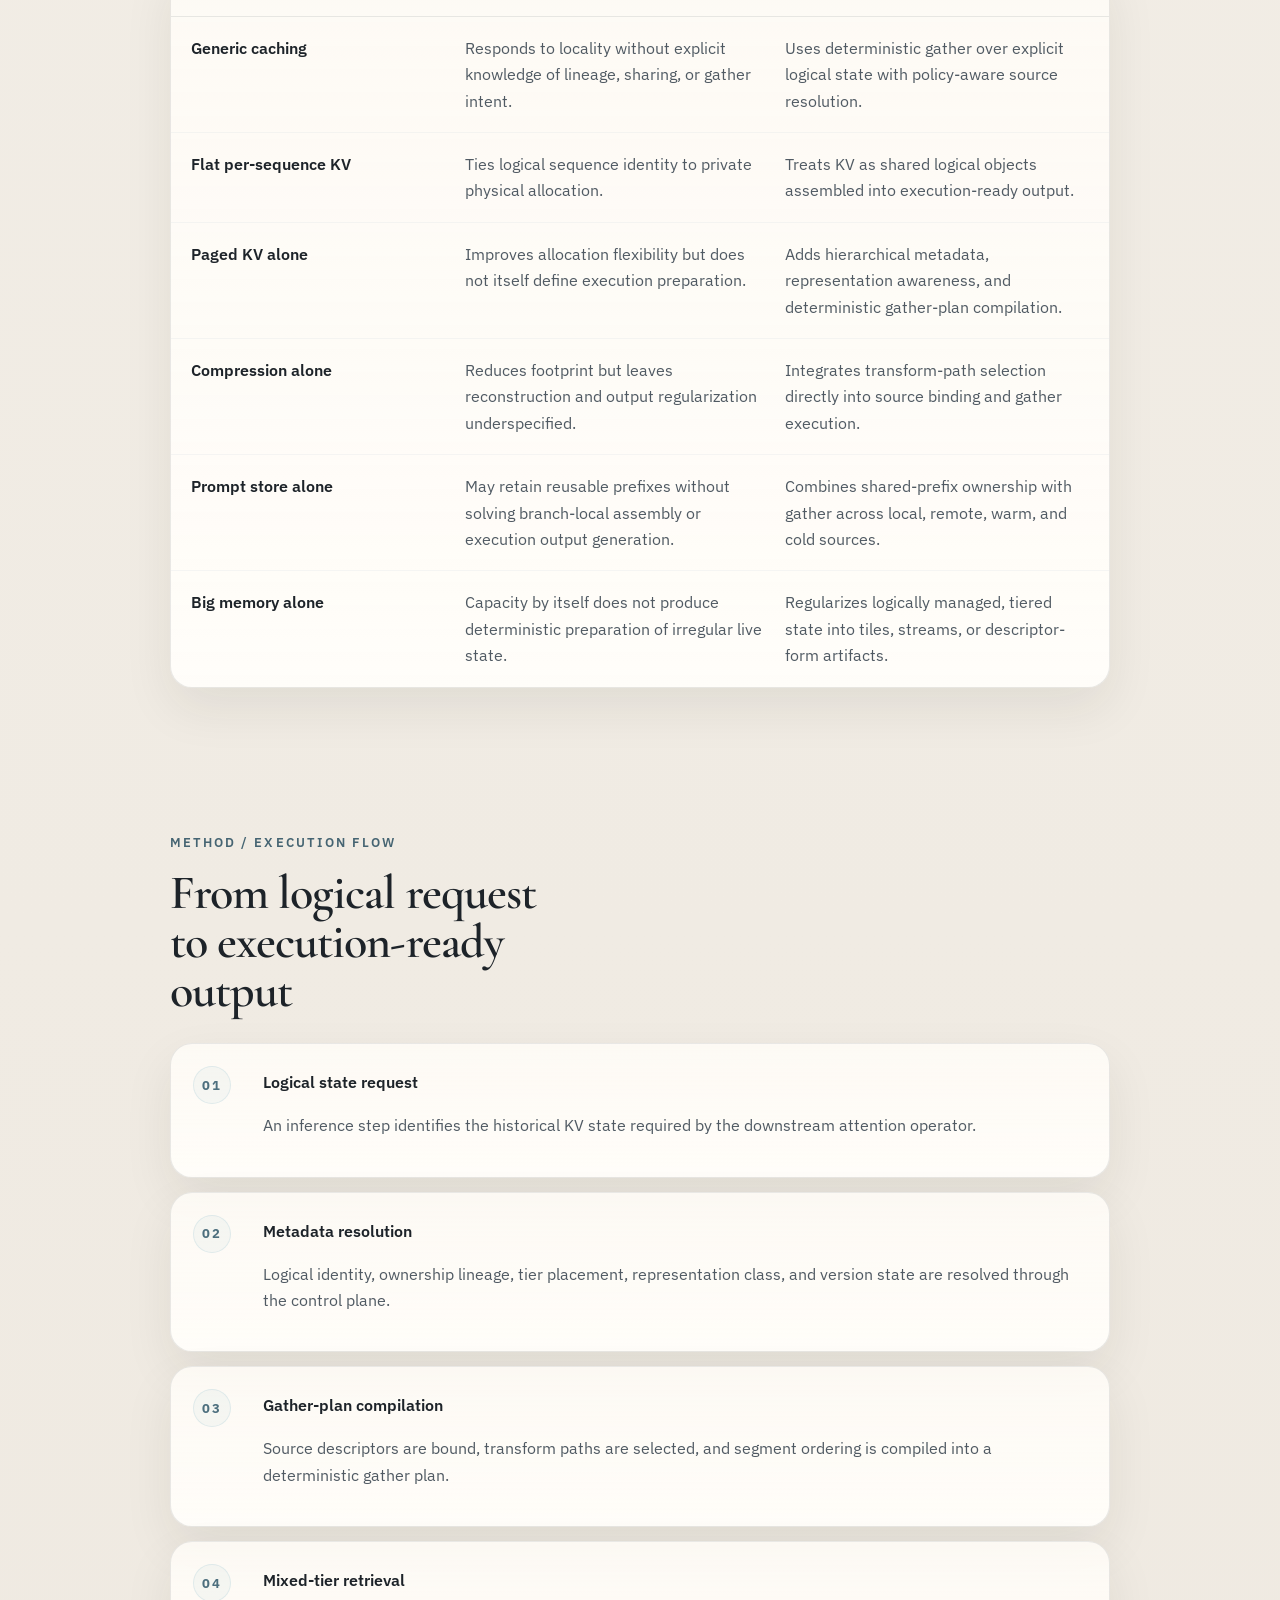
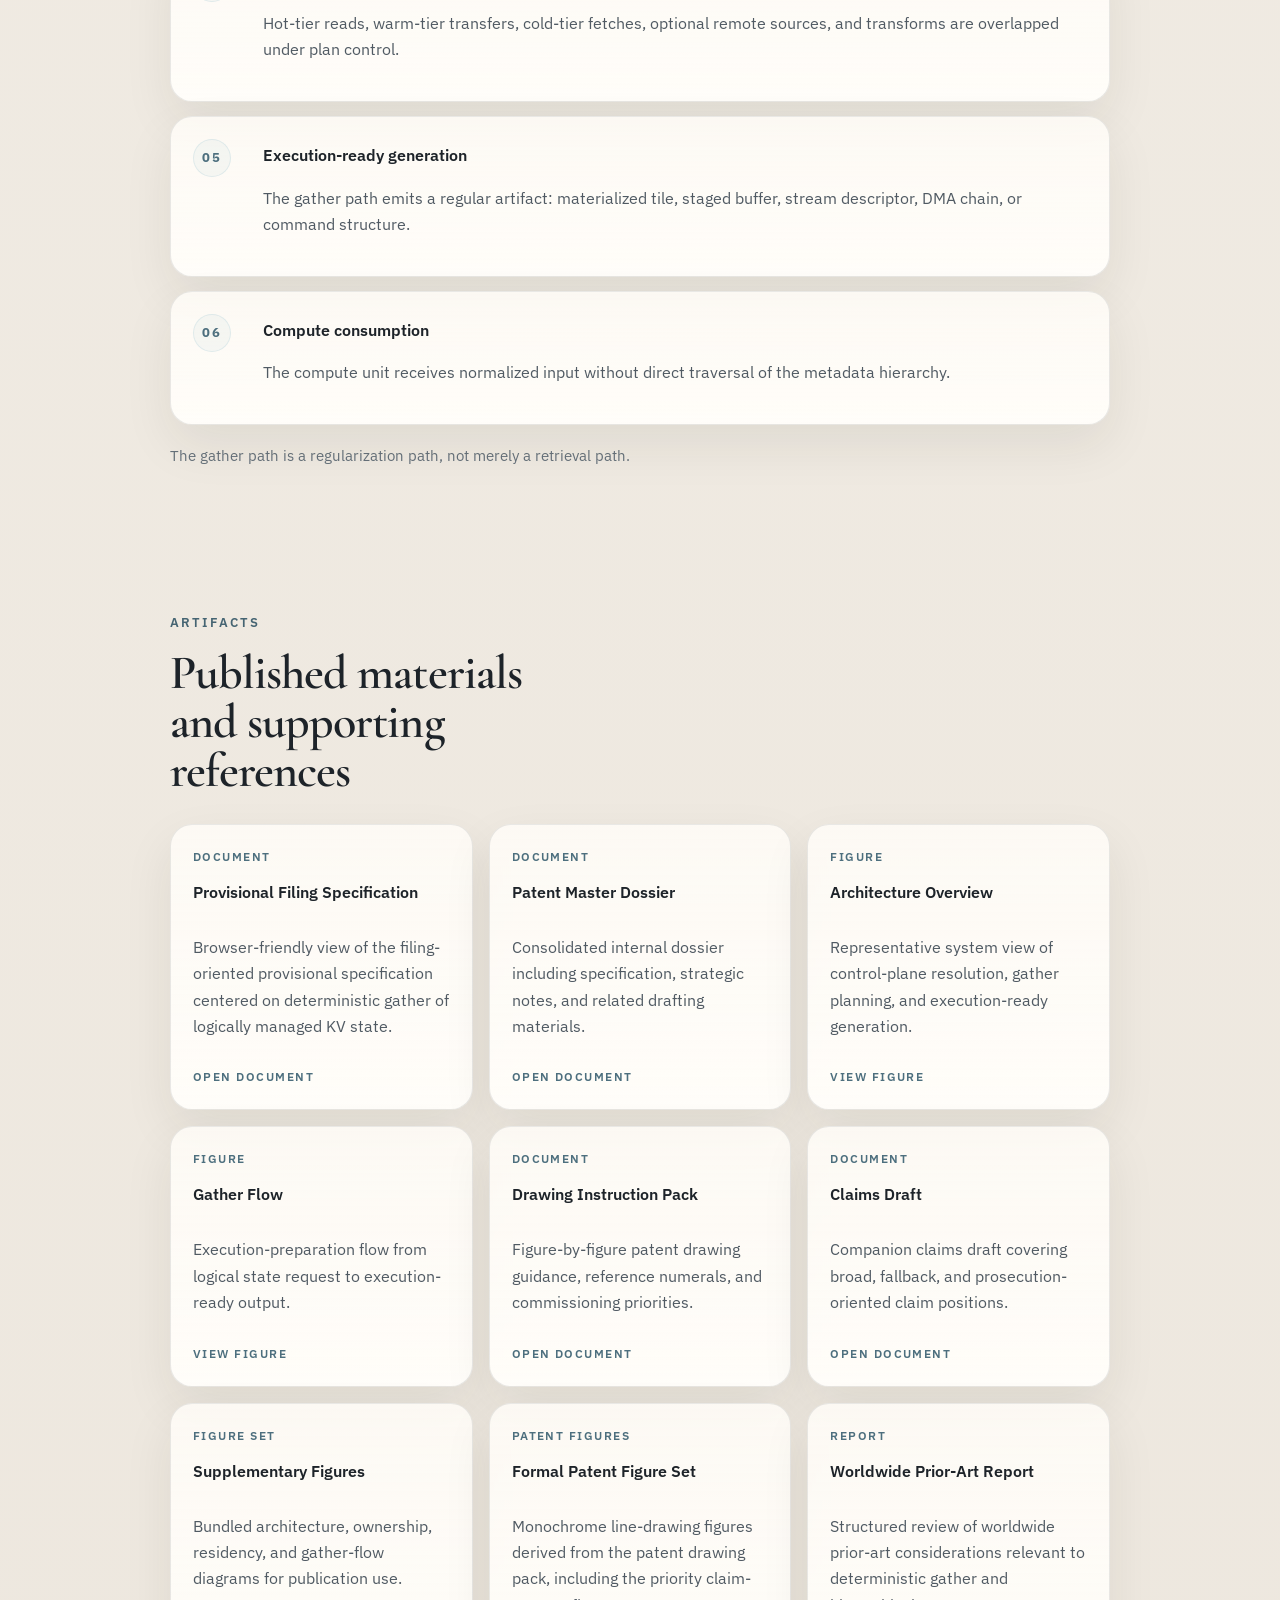
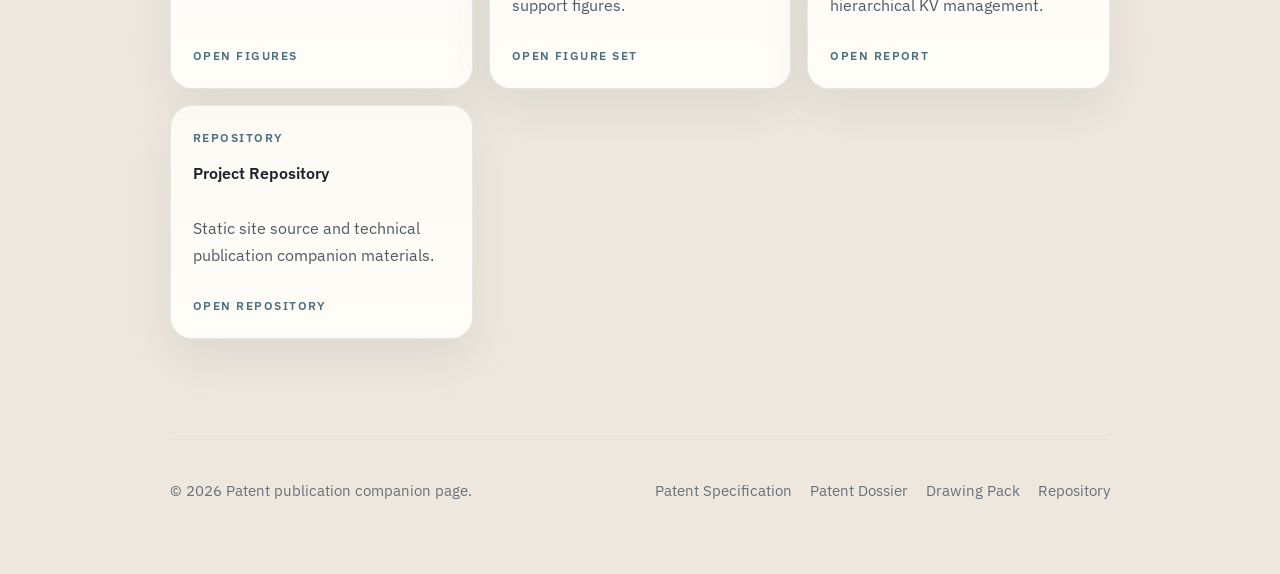
==== commit 9f8d9200: "Refine homepage typography and contrast" ====
--- a/index.html
+++ b/index.html
@@ -19,7 +19,7 @@
   <link rel="icon" type="image/svg+xml" href="./assets/favicon.svg">
   <link rel="preconnect" href="https://fonts.googleapis.com">
   <link rel="preconnect" href="https://fonts.gstatic.com" crossorigin>
-  <link href="https://fonts.googleapis.com/css2?family=IBM+Plex+Sans:wght@400;500;600;700&family=Fraunces:opsz,wght@9..144,500;9..144,600&display=swap" rel="stylesheet">
+  <link href="https://fonts.googleapis.com/css2?family=IBM+Plex+Sans:wght@400;500;600;700&family=Cormorant+Garamond:wght@500;600&display=swap" rel="stylesheet">
   <link rel="stylesheet" href="./styles.css">
 </head>
 <body>
--- a/styles.css
+++ b/styles.css
@@ -5,8 +5,8 @@
   --surface-strong: rgba(255, 253, 249, 0.98);
   --surface-soft: rgba(41, 52, 63, 0.025);
   --text: #1d2329;
-  --text-muted: #626d77;
-  --text-soft: #7b8792;
+  --text-muted: #505a63;
+  --text-soft: #66717a;
   --line: rgba(45, 55, 66, 0.10);
   --line-strong: rgba(45, 55, 66, 0.18);
   --accent: #5d7d8d;
@@ -124,7 +124,7 @@
 
 .eyebrow {
   margin: 0 0 16px;
-  color: var(--accent-soft);
+  color: #456472;
   font-size: 0.8rem;
   font-weight: 600;
   letter-spacing: 0.16em;
@@ -134,10 +134,10 @@
 h1,
 h2 {
   margin: 0;
-  font-family: "Fraunces", Georgia, serif;
-  font-weight: 600;
-  letter-spacing: -0.035em;
-  line-height: 1.04;
+  font-family: "Cormorant Garamond", Georgia, serif;
+  font-weight: 600;
+  letter-spacing: -0.02em;
+  line-height: 1.02;
 }
 
 h1 {
@@ -159,8 +159,9 @@
 .hero-subtitle {
   margin: 22px 0 0;
   max-width: 820px;
-  color: #d9e4ea;
+  color: #2f3a43;
   font-size: clamp(1.08rem, 1.9vw, 1.34rem);
+  line-height: 1.55;
 }
 
 .hero-thesis,
@@ -182,6 +183,7 @@
   max-width: 820px;
   margin: 18px 0 0;
   font-size: 1.03rem;
+  color: #4b5560;
 }
 
 .hero-actions {
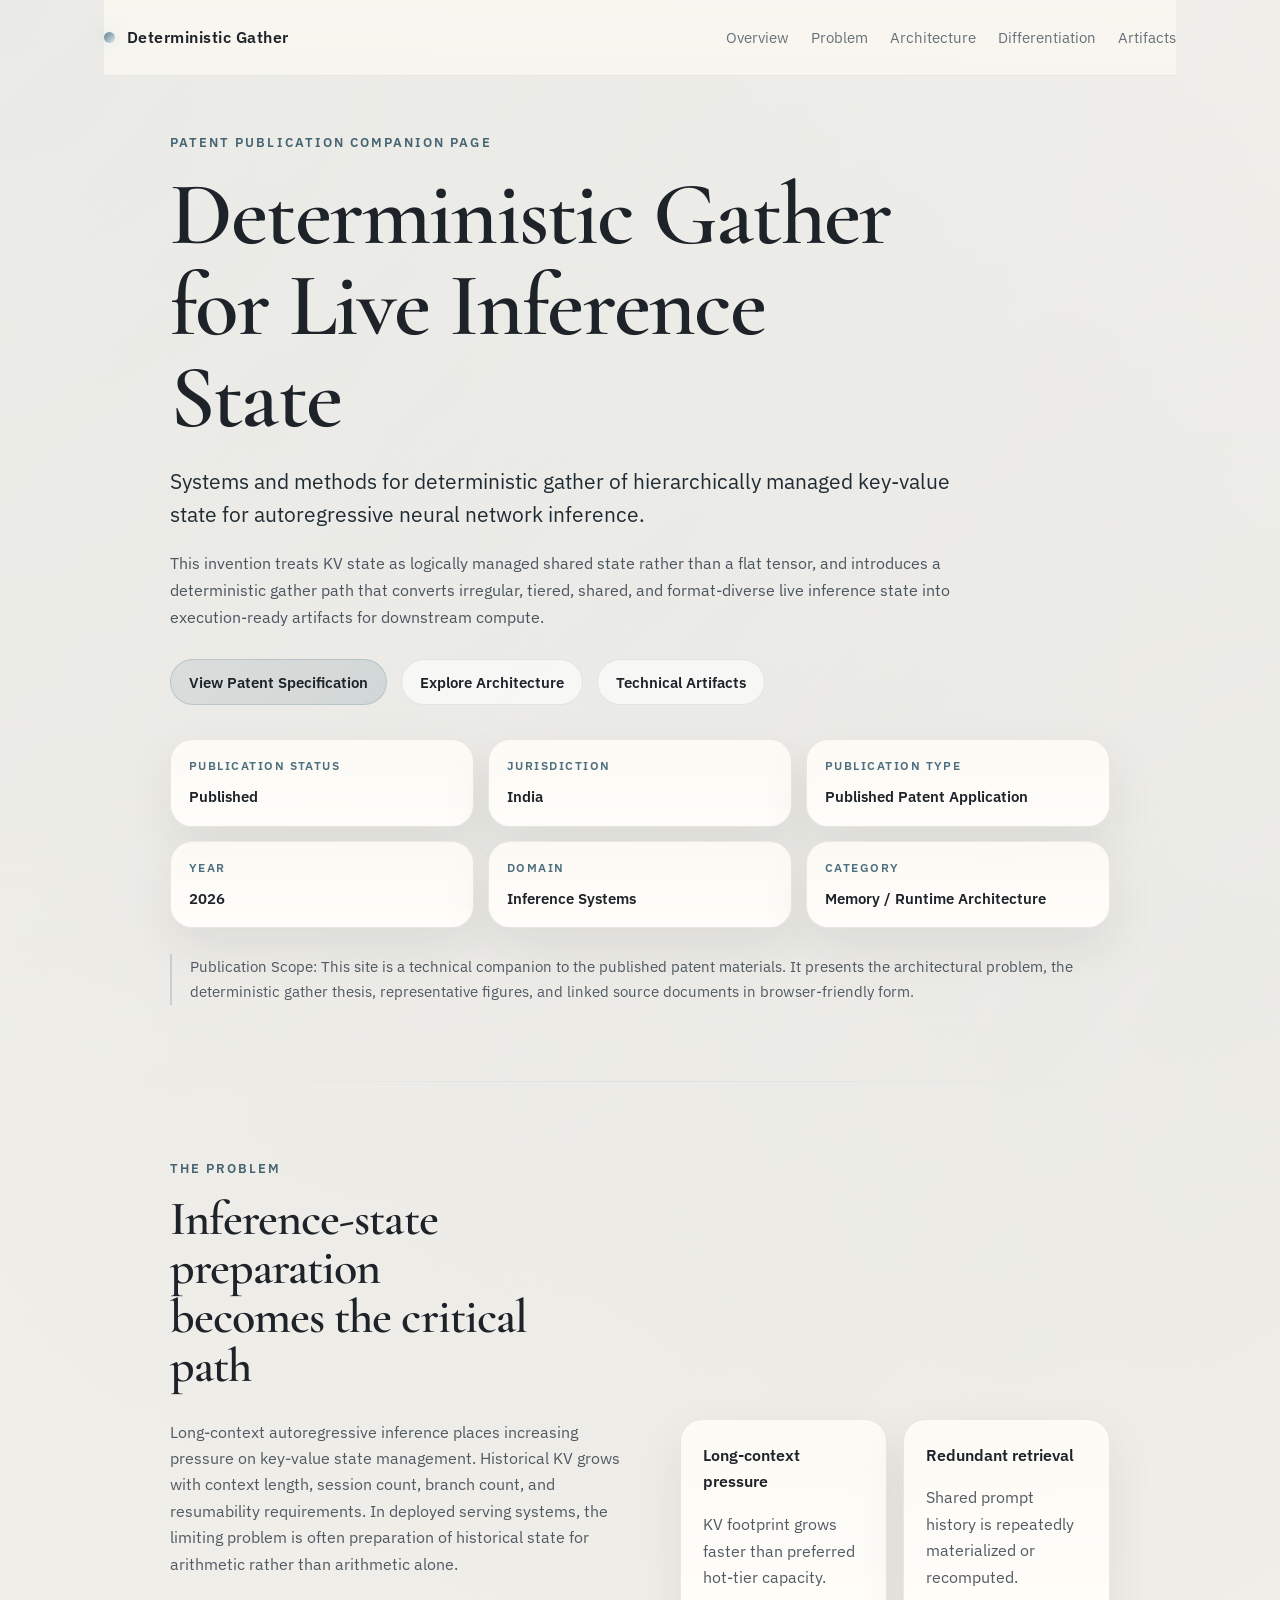
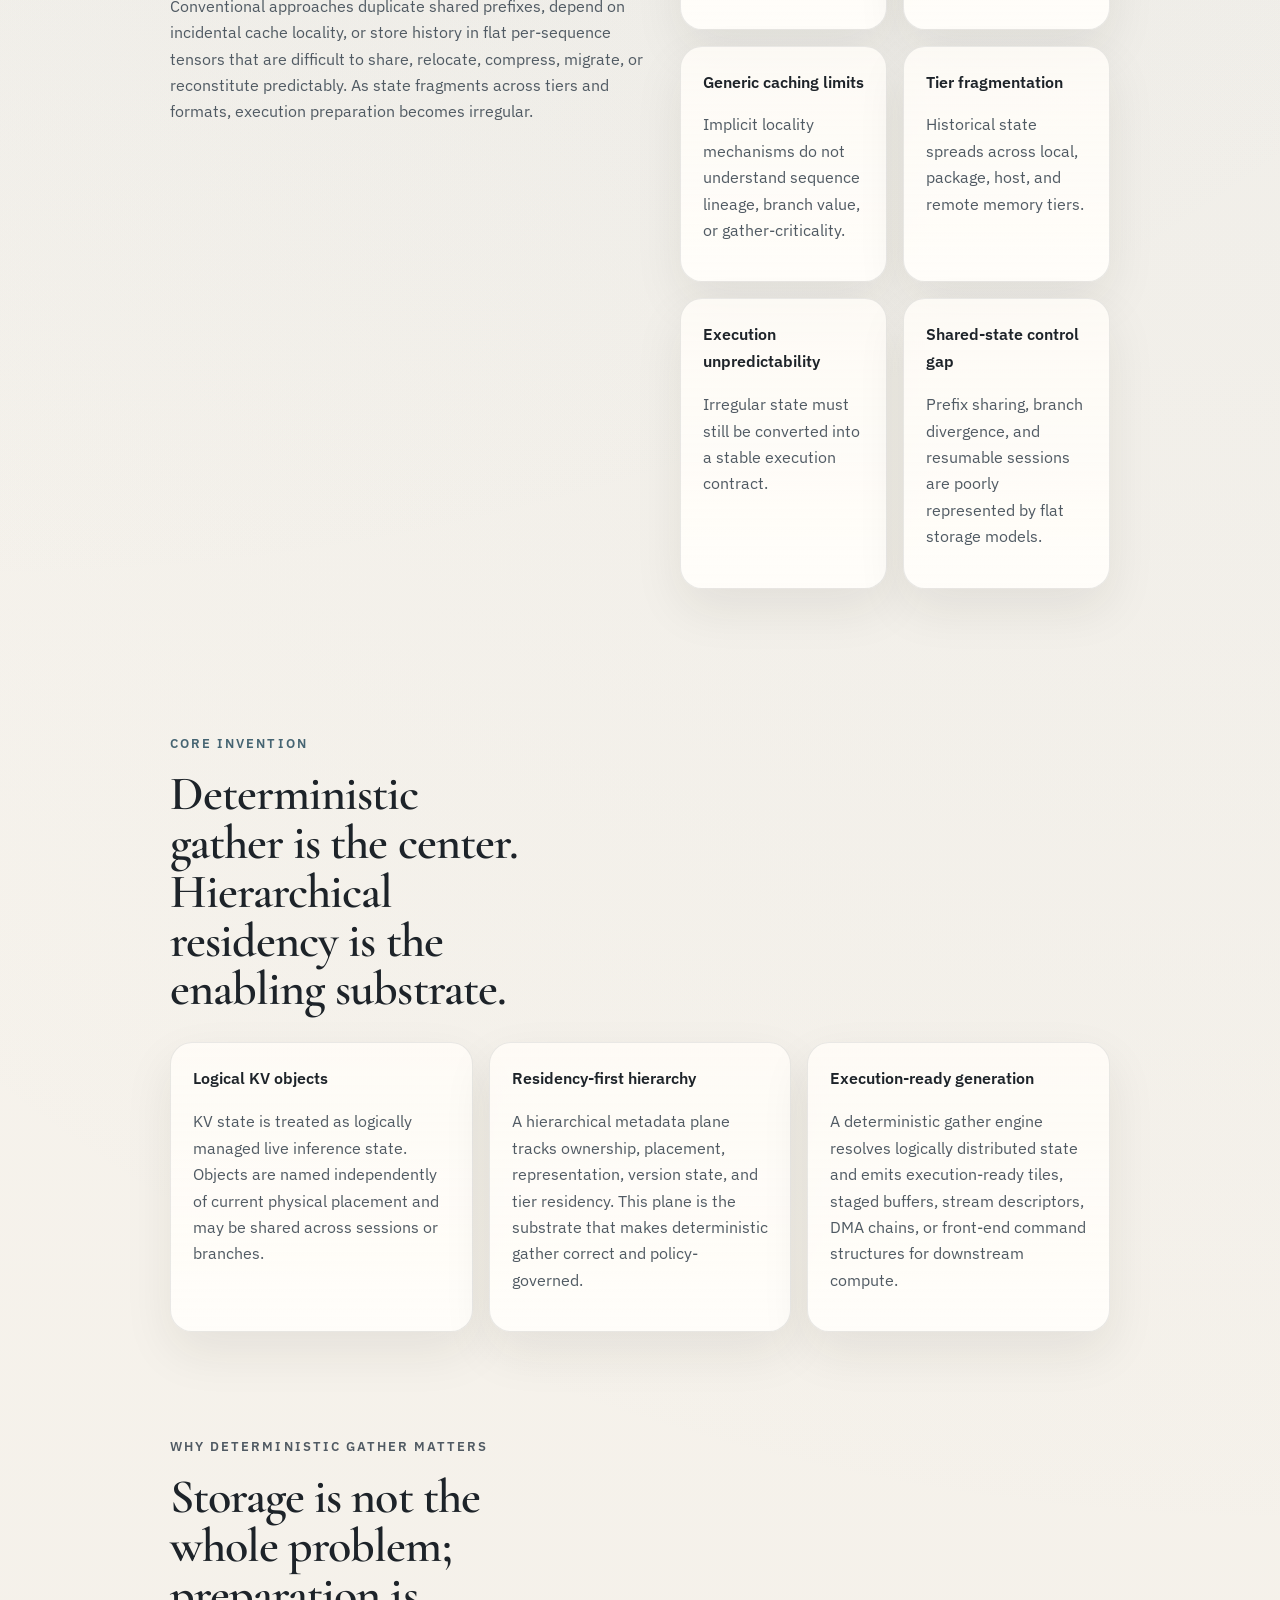
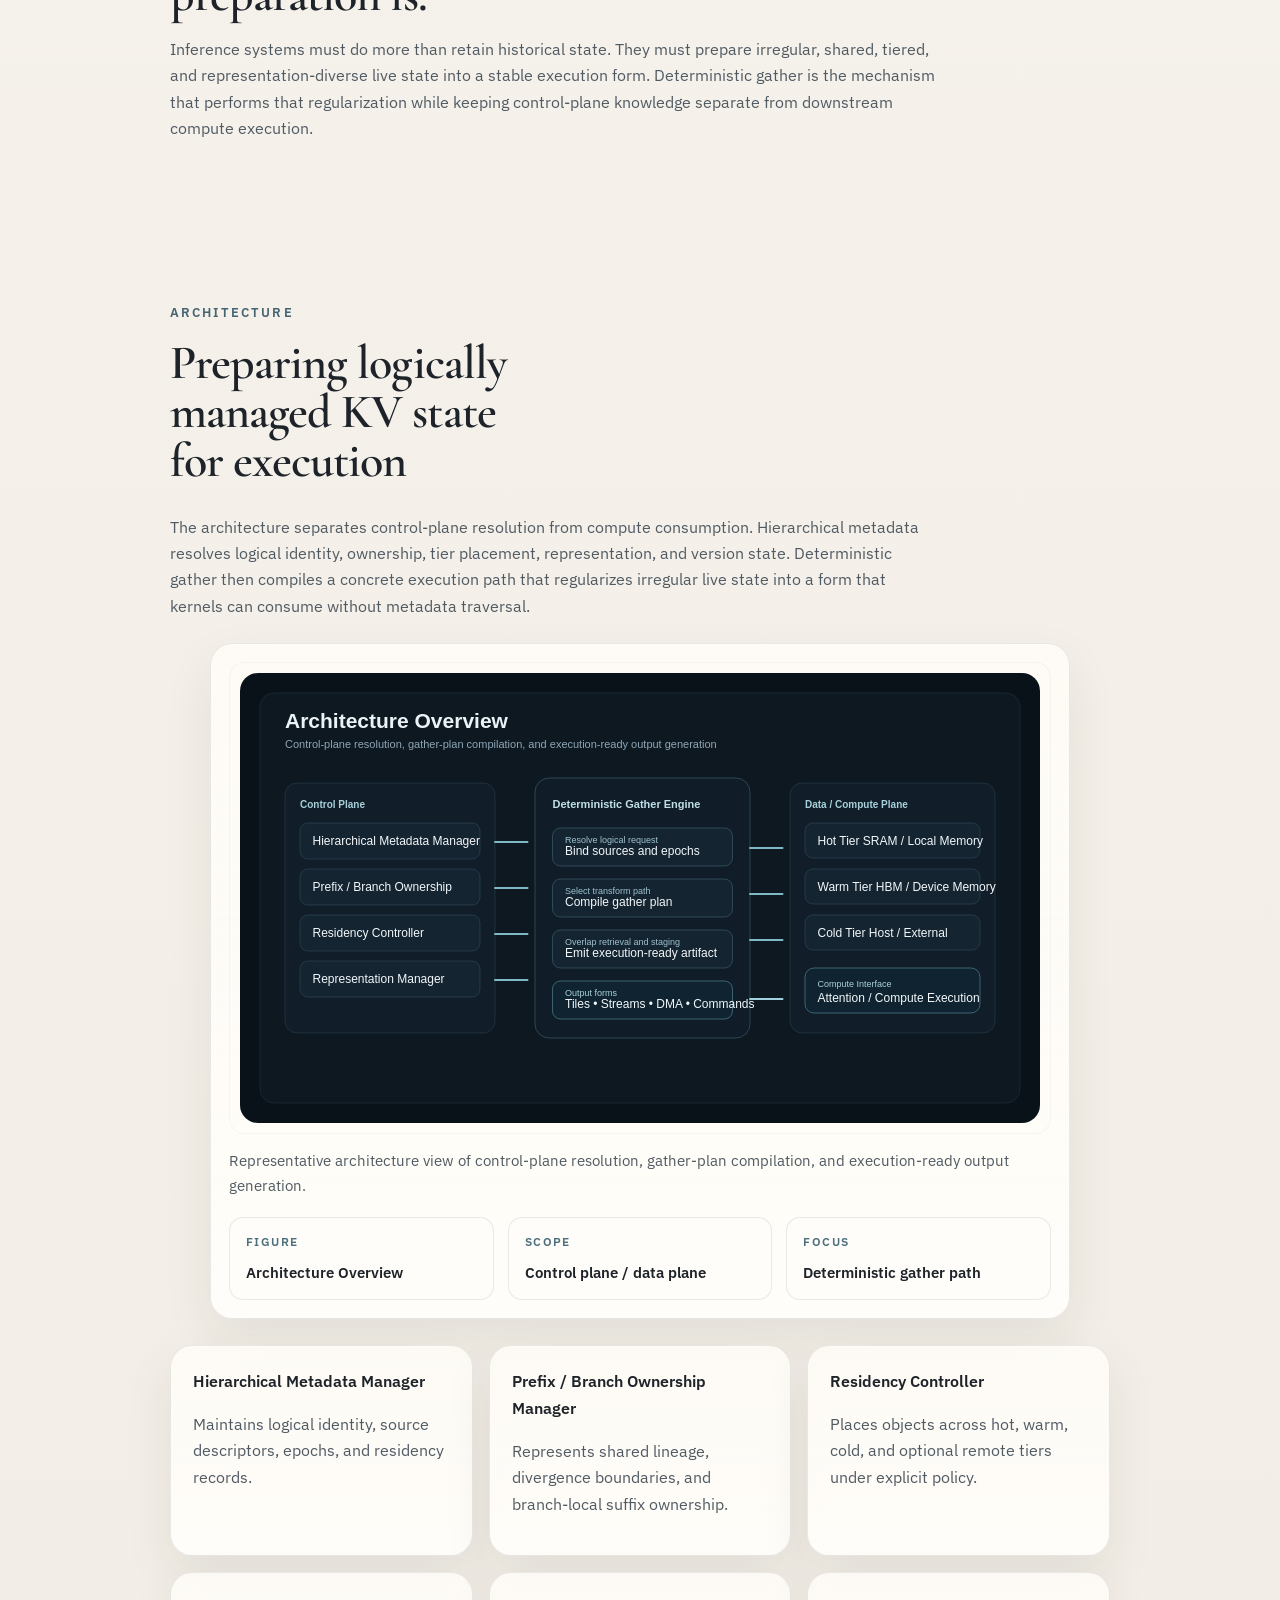
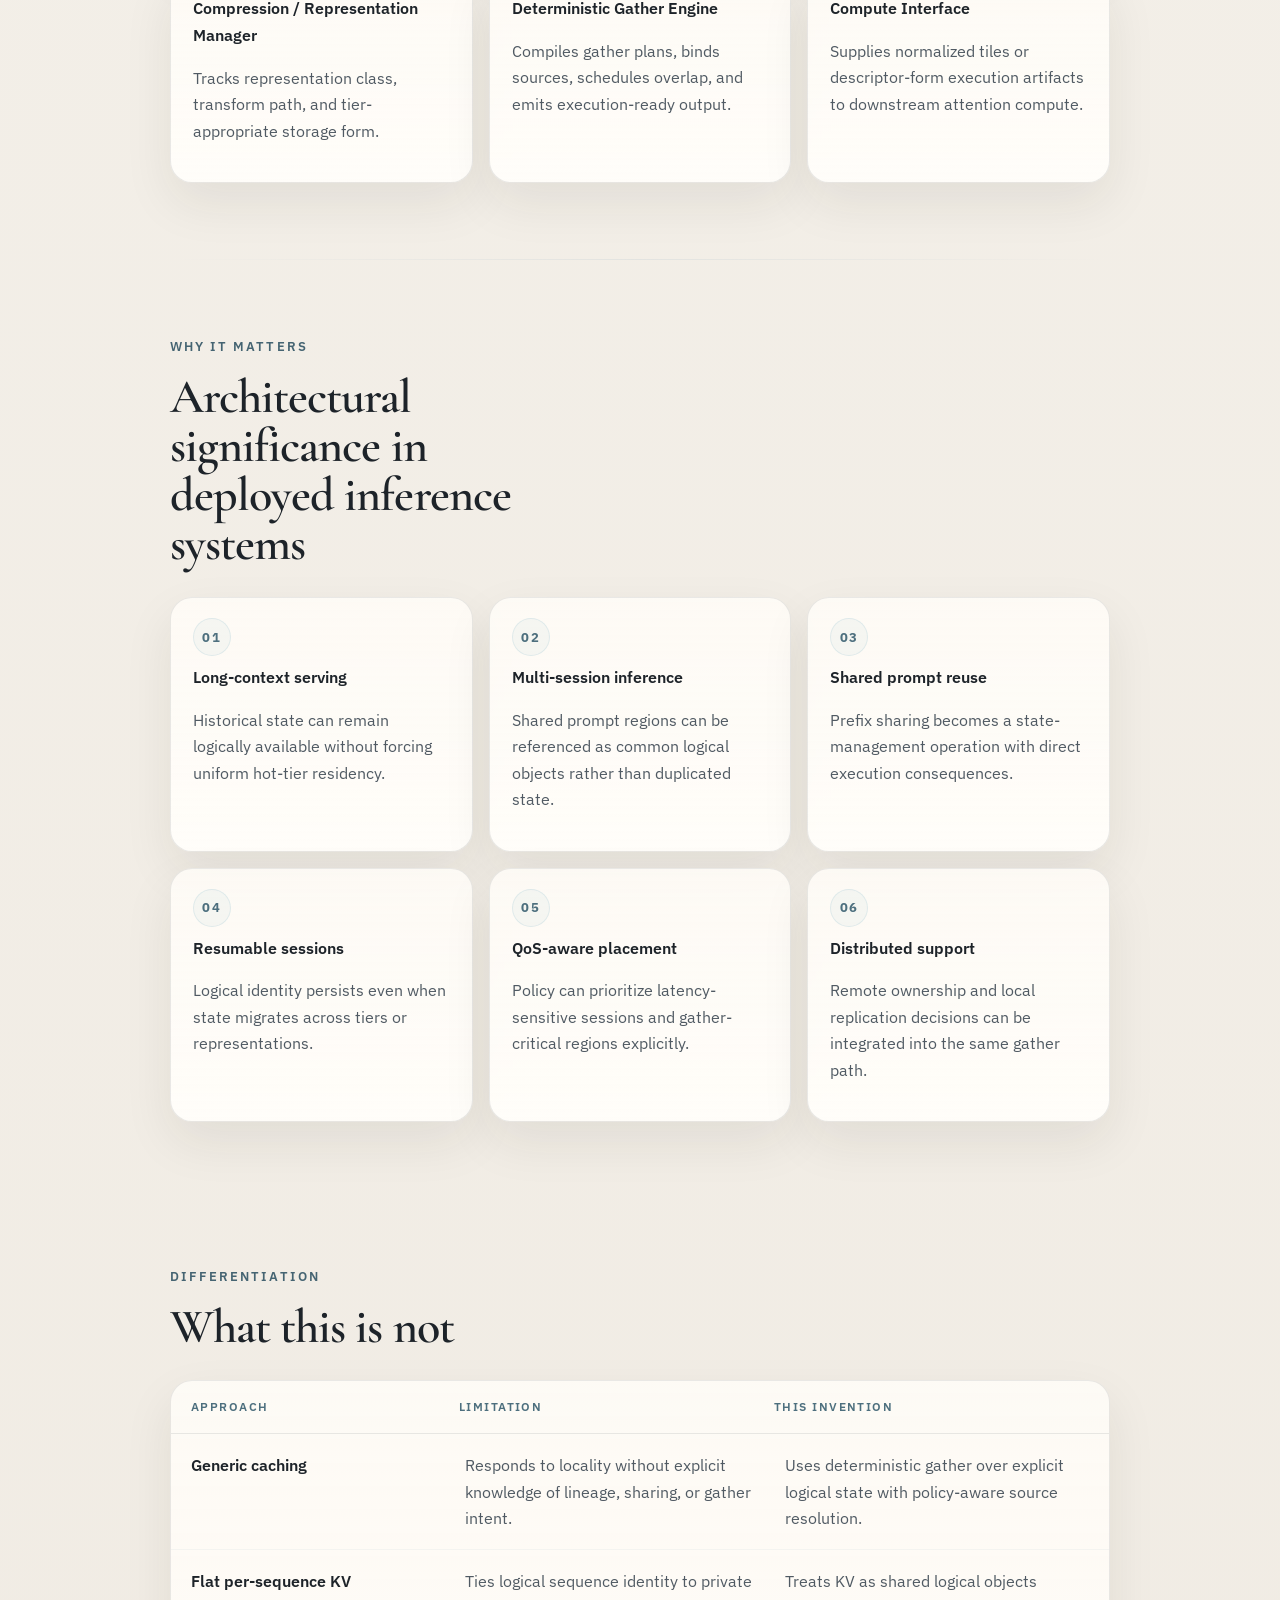
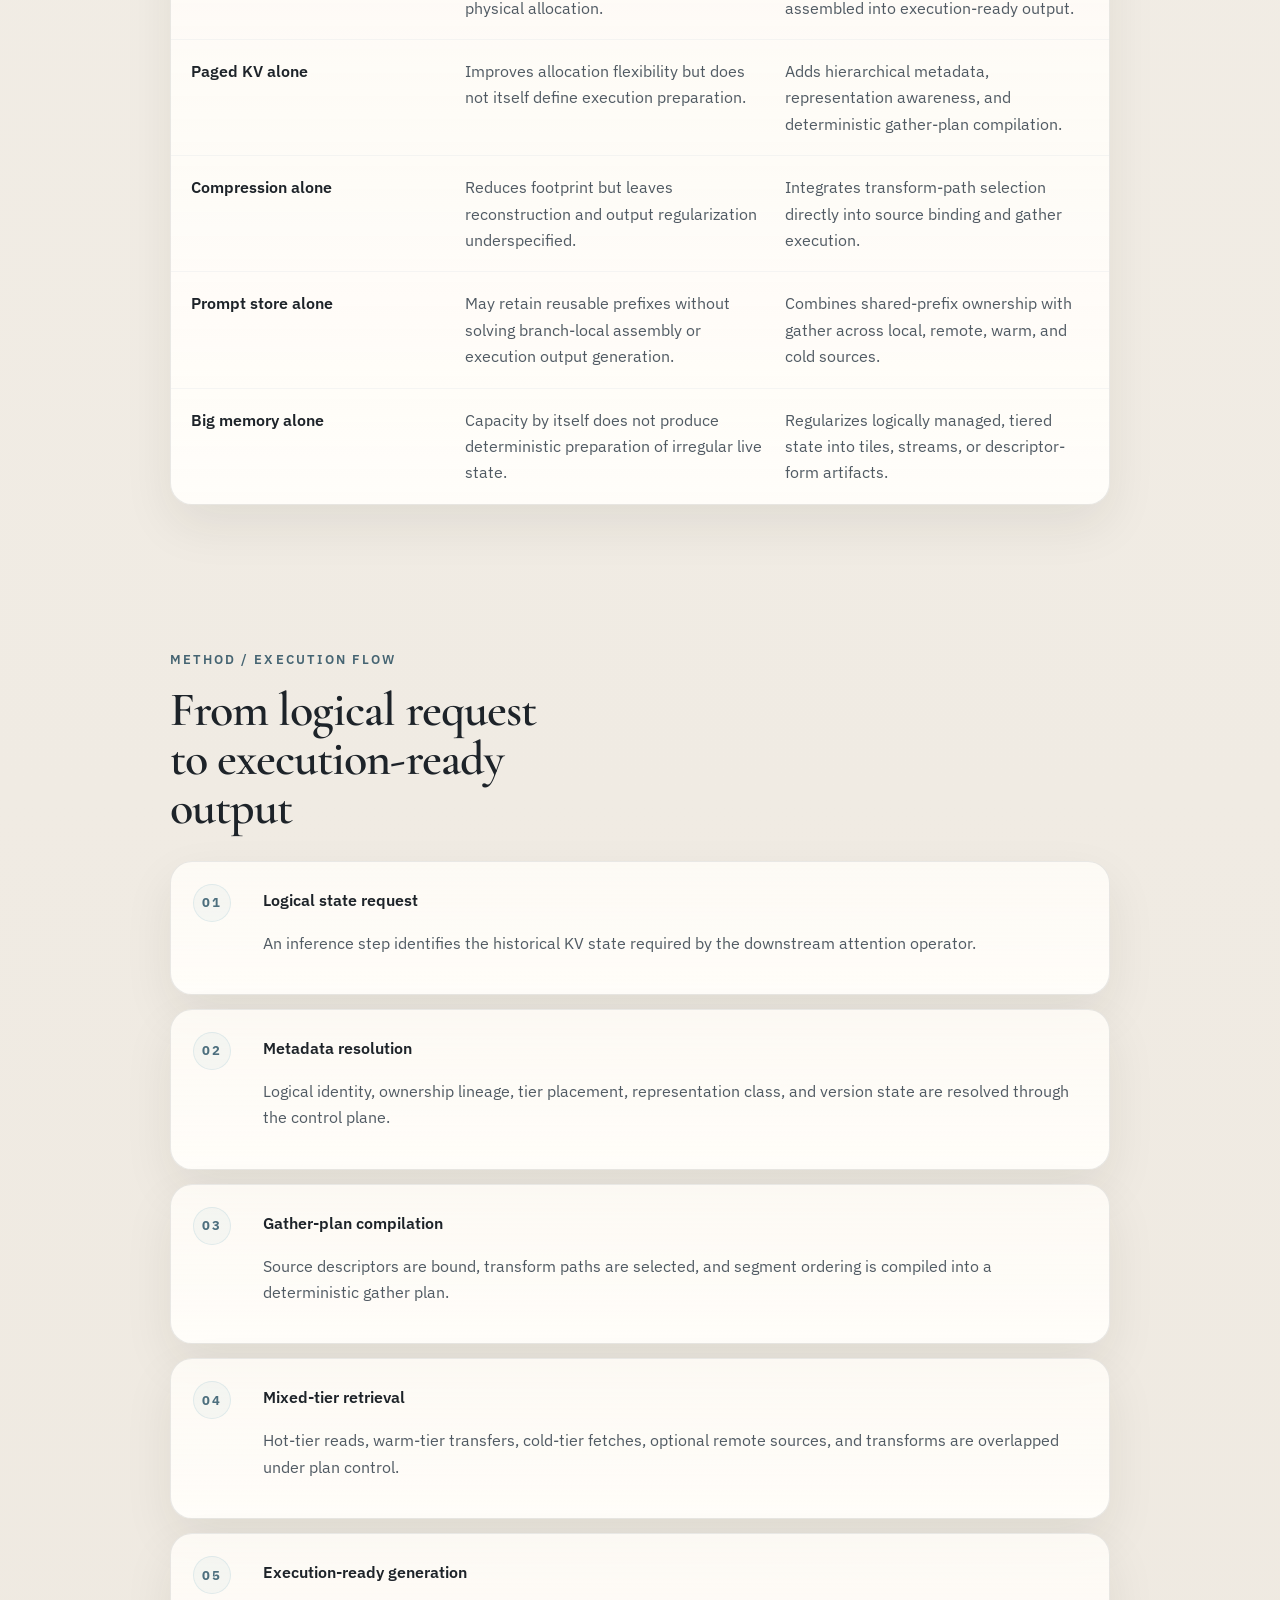
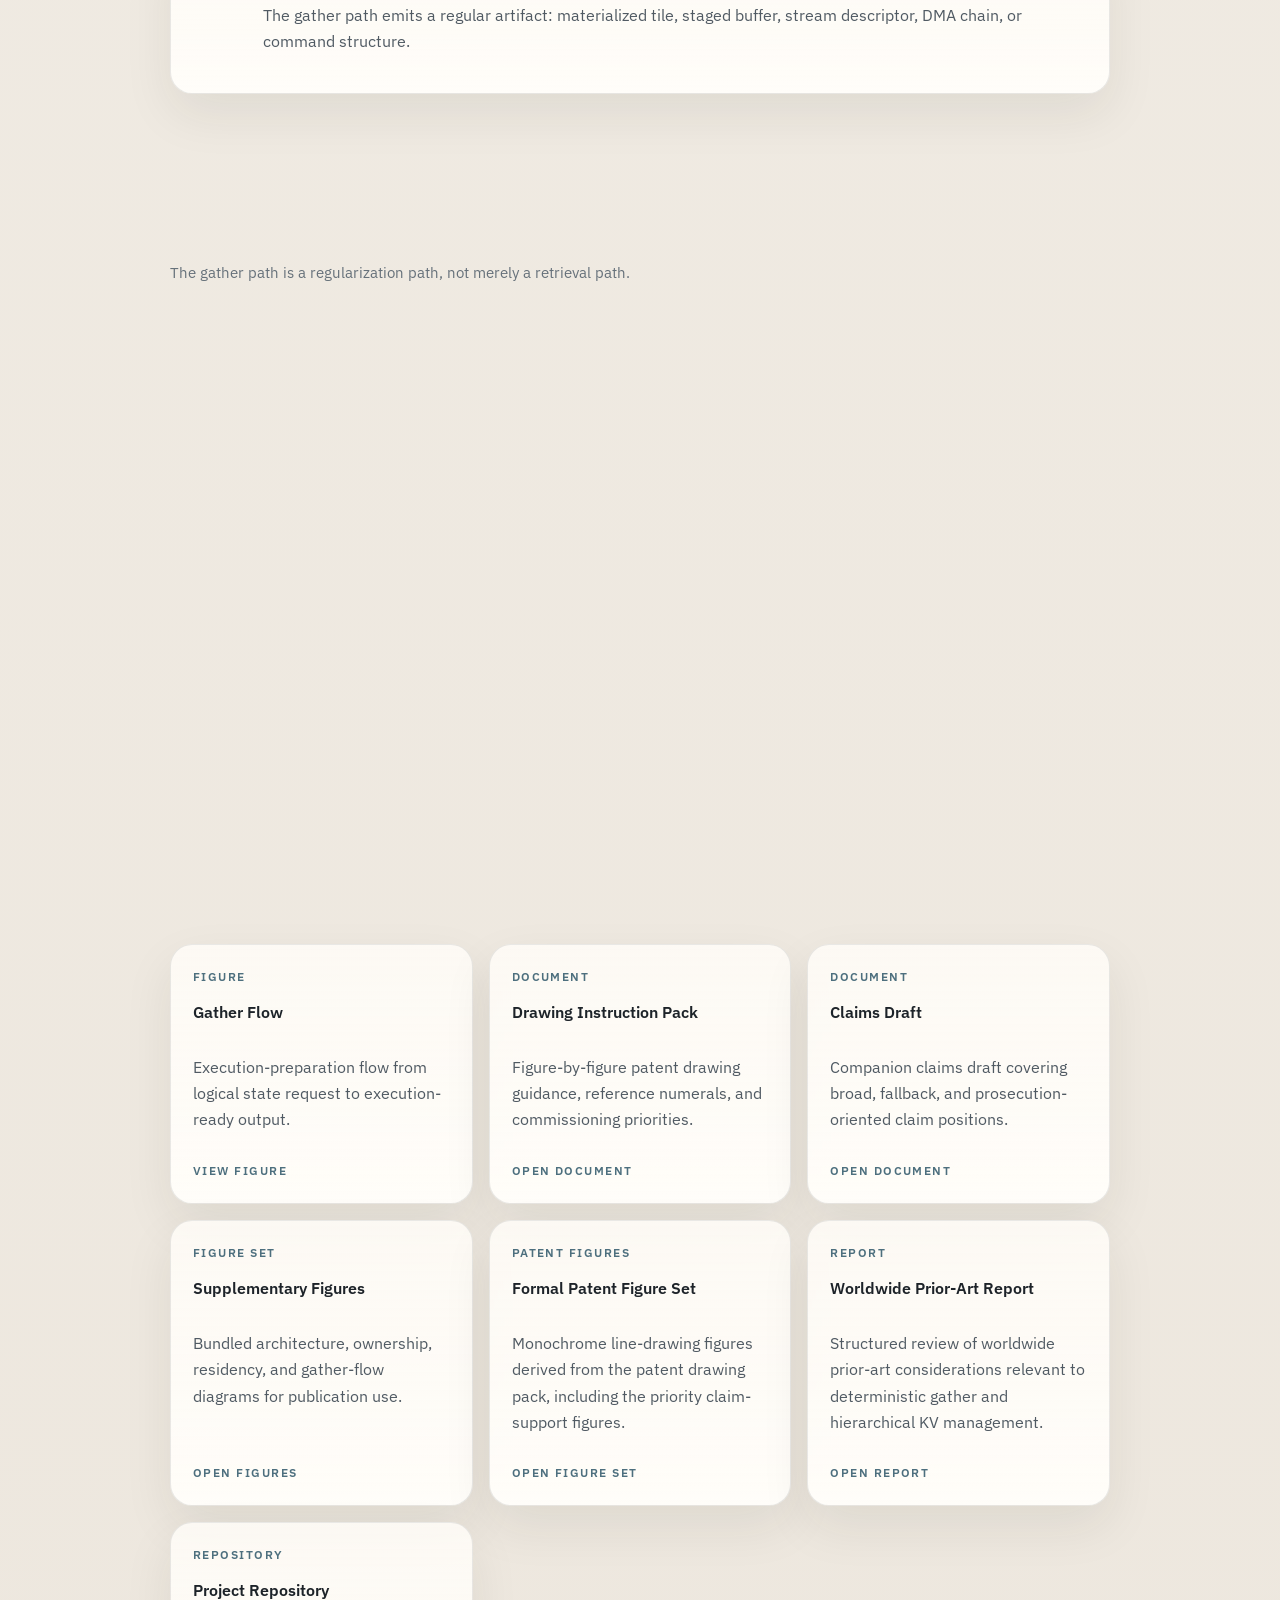
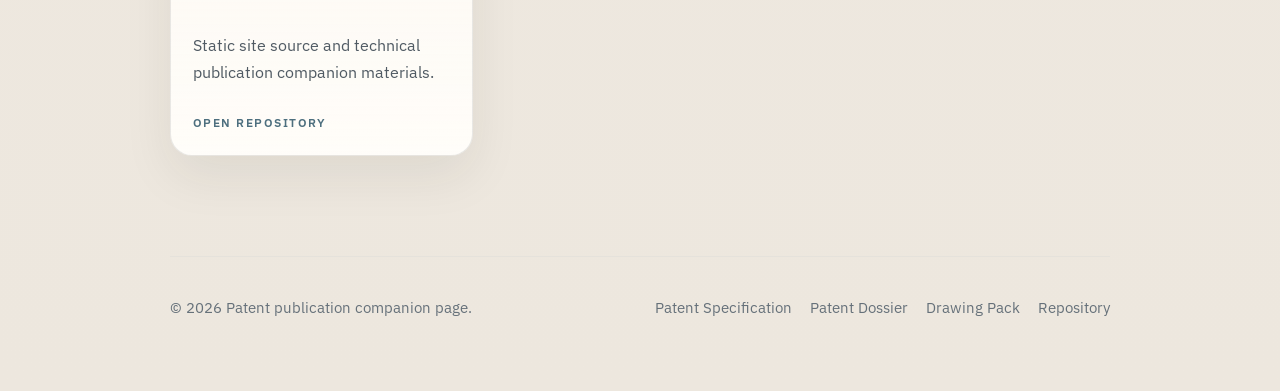
==== commit d9ac4a07: "Tighten hero title line breaks" ====
--- a/index.html
+++ b/index.html
@@ -42,7 +42,7 @@
     <main class="page">
       <section class="hero section" id="overview">
         <p class="eyebrow">Patent Publication Companion Page</p>
-        <h1>Deterministic Gather for Live Inference State</h1>
+        <h1>Deterministic Gather<br>for Live Inference State</h1>
         <p class="hero-subtitle">
           Systems and methods for deterministic gather of hierarchically managed key-value state for autoregressive neural network inference.
         </p>
@@ -444,3 +444,4 @@
   <script src="./script.js"></script>
 </body>
 </html>
+
--- a/styles.css
+++ b/styles.css
@@ -141,7 +141,7 @@
 }
 
 h1 {
-  max-width: 11ch;
+  max-width: 17ch;
   font-size: clamp(3.3rem, 7vw, 5.8rem);
 }
 
@@ -159,7 +159,7 @@
 .hero-subtitle {
   margin: 22px 0 0;
   max-width: 820px;
-  color: #2f3a43;
+  color: #1f2b33;
   font-size: clamp(1.08rem, 1.9vw, 1.34rem);
   line-height: 1.55;
 }
@@ -633,3 +633,5 @@
     grid-template-columns: 1fr;
   }
 }
+
+
